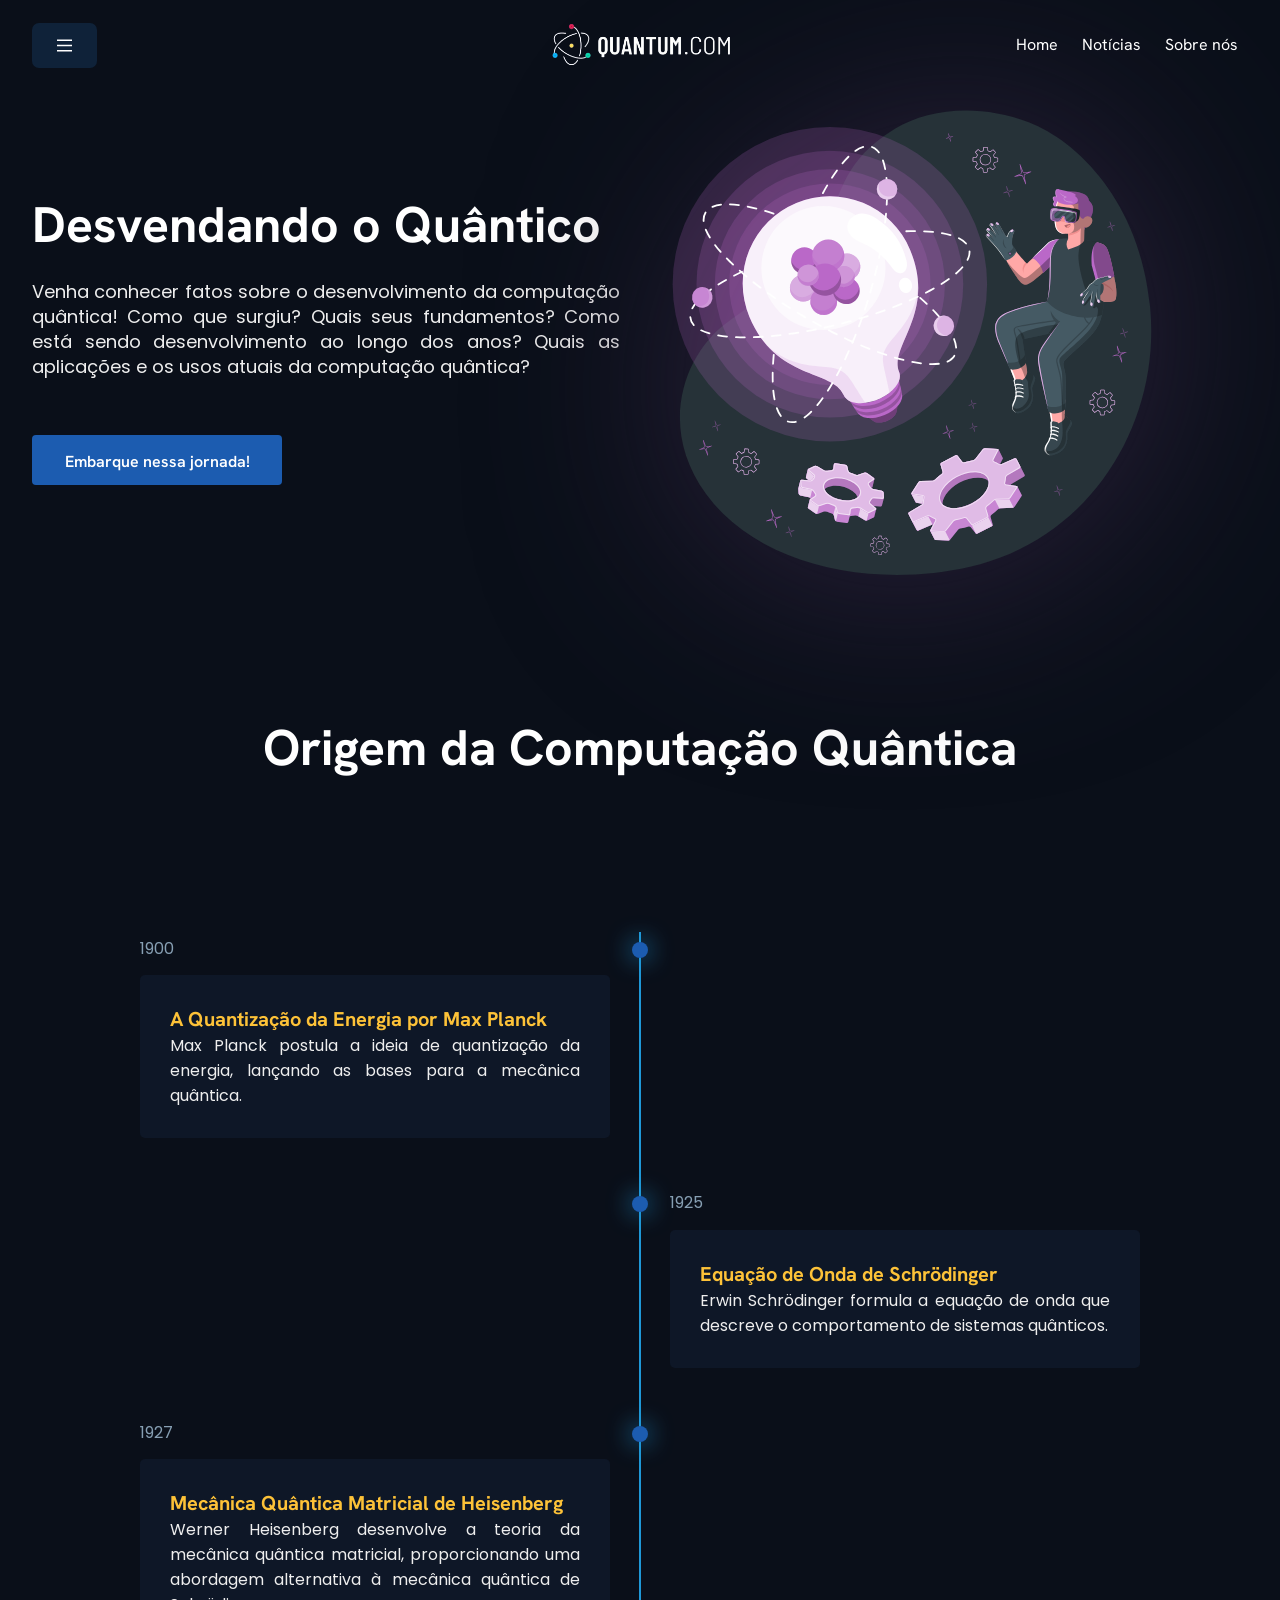
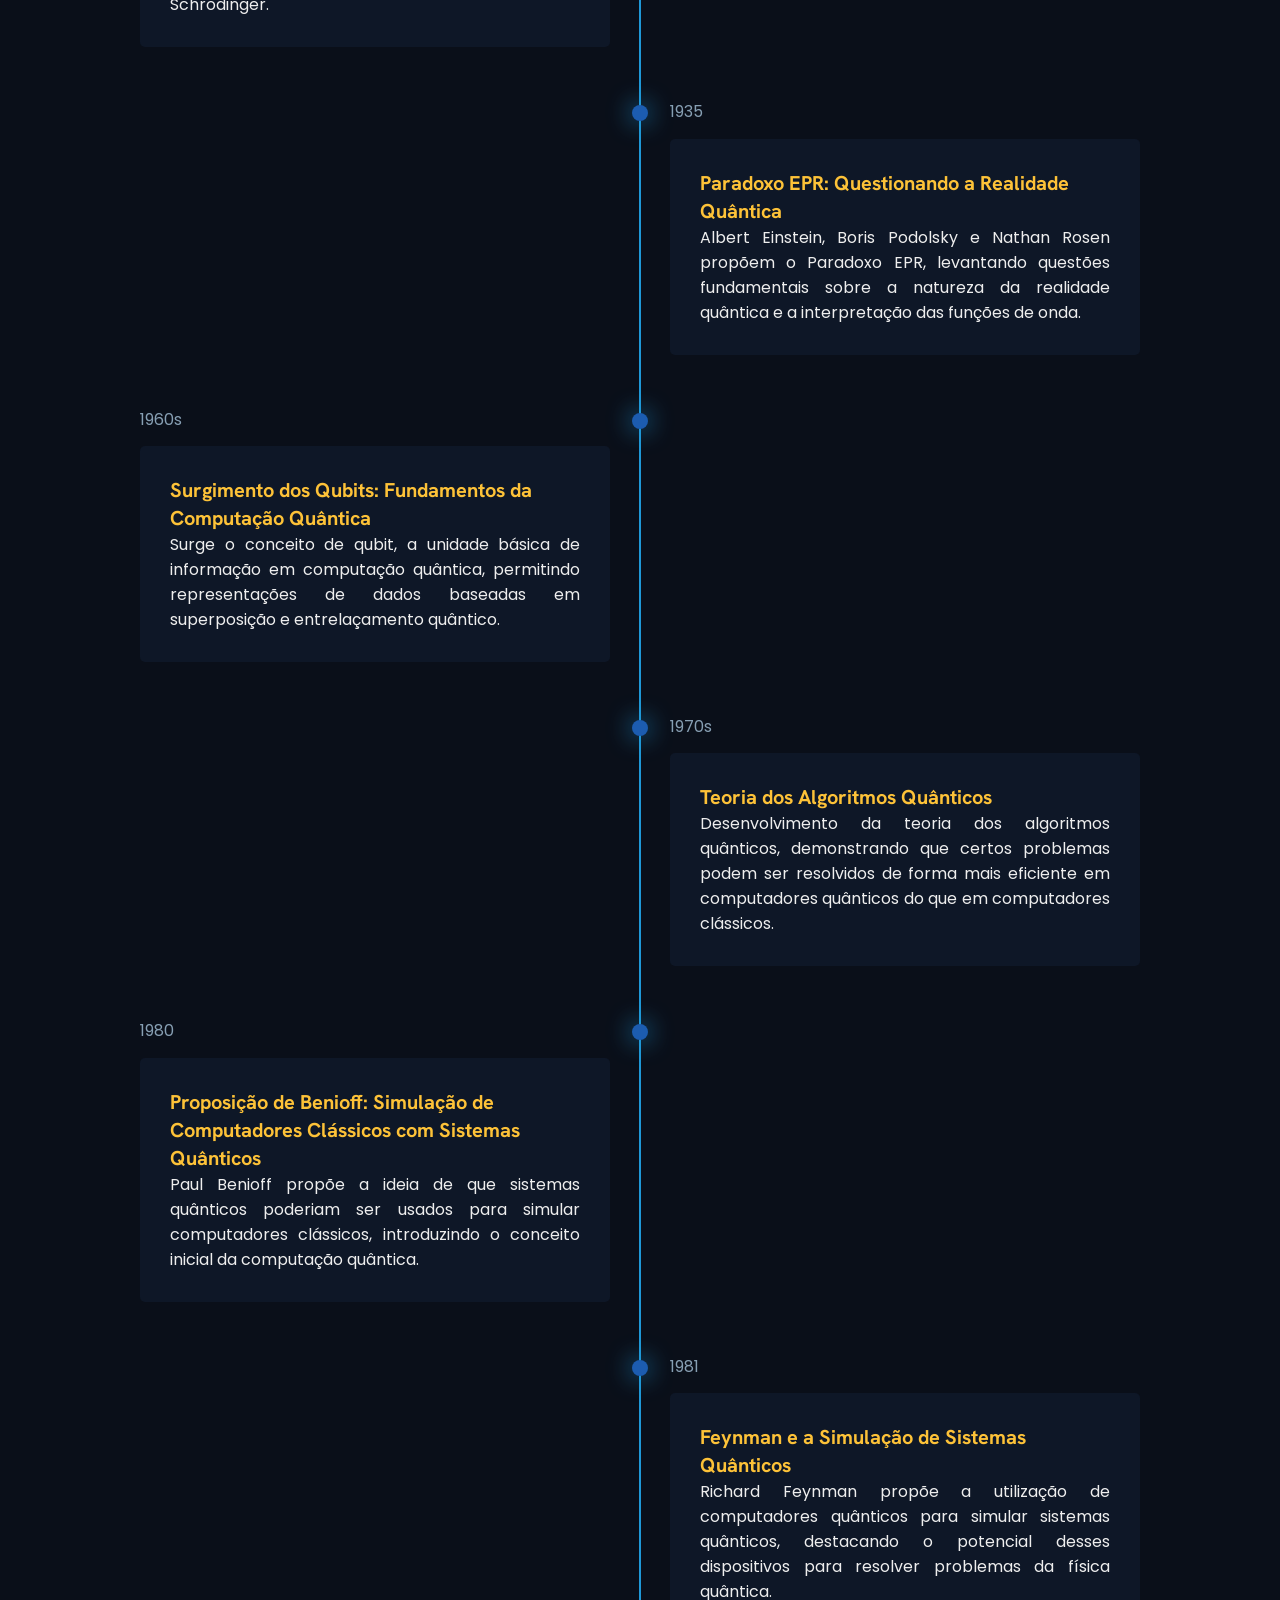
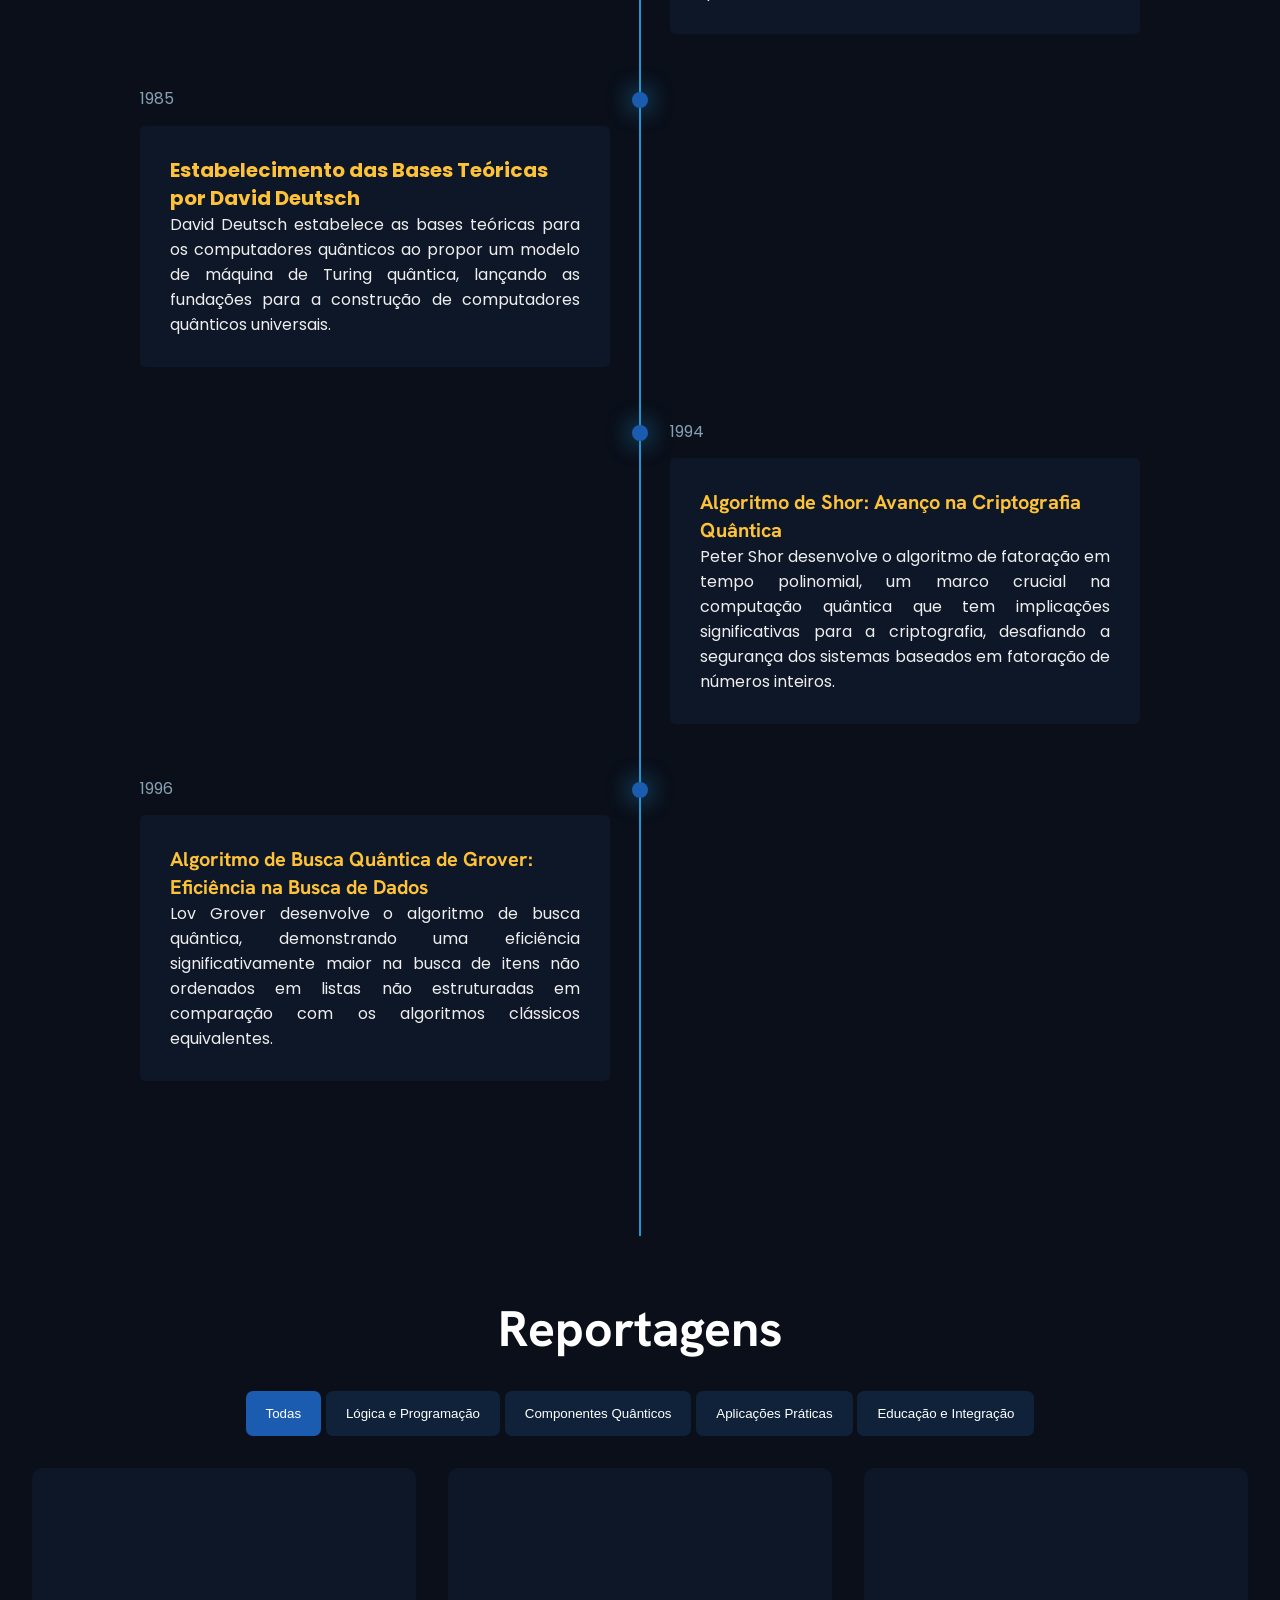
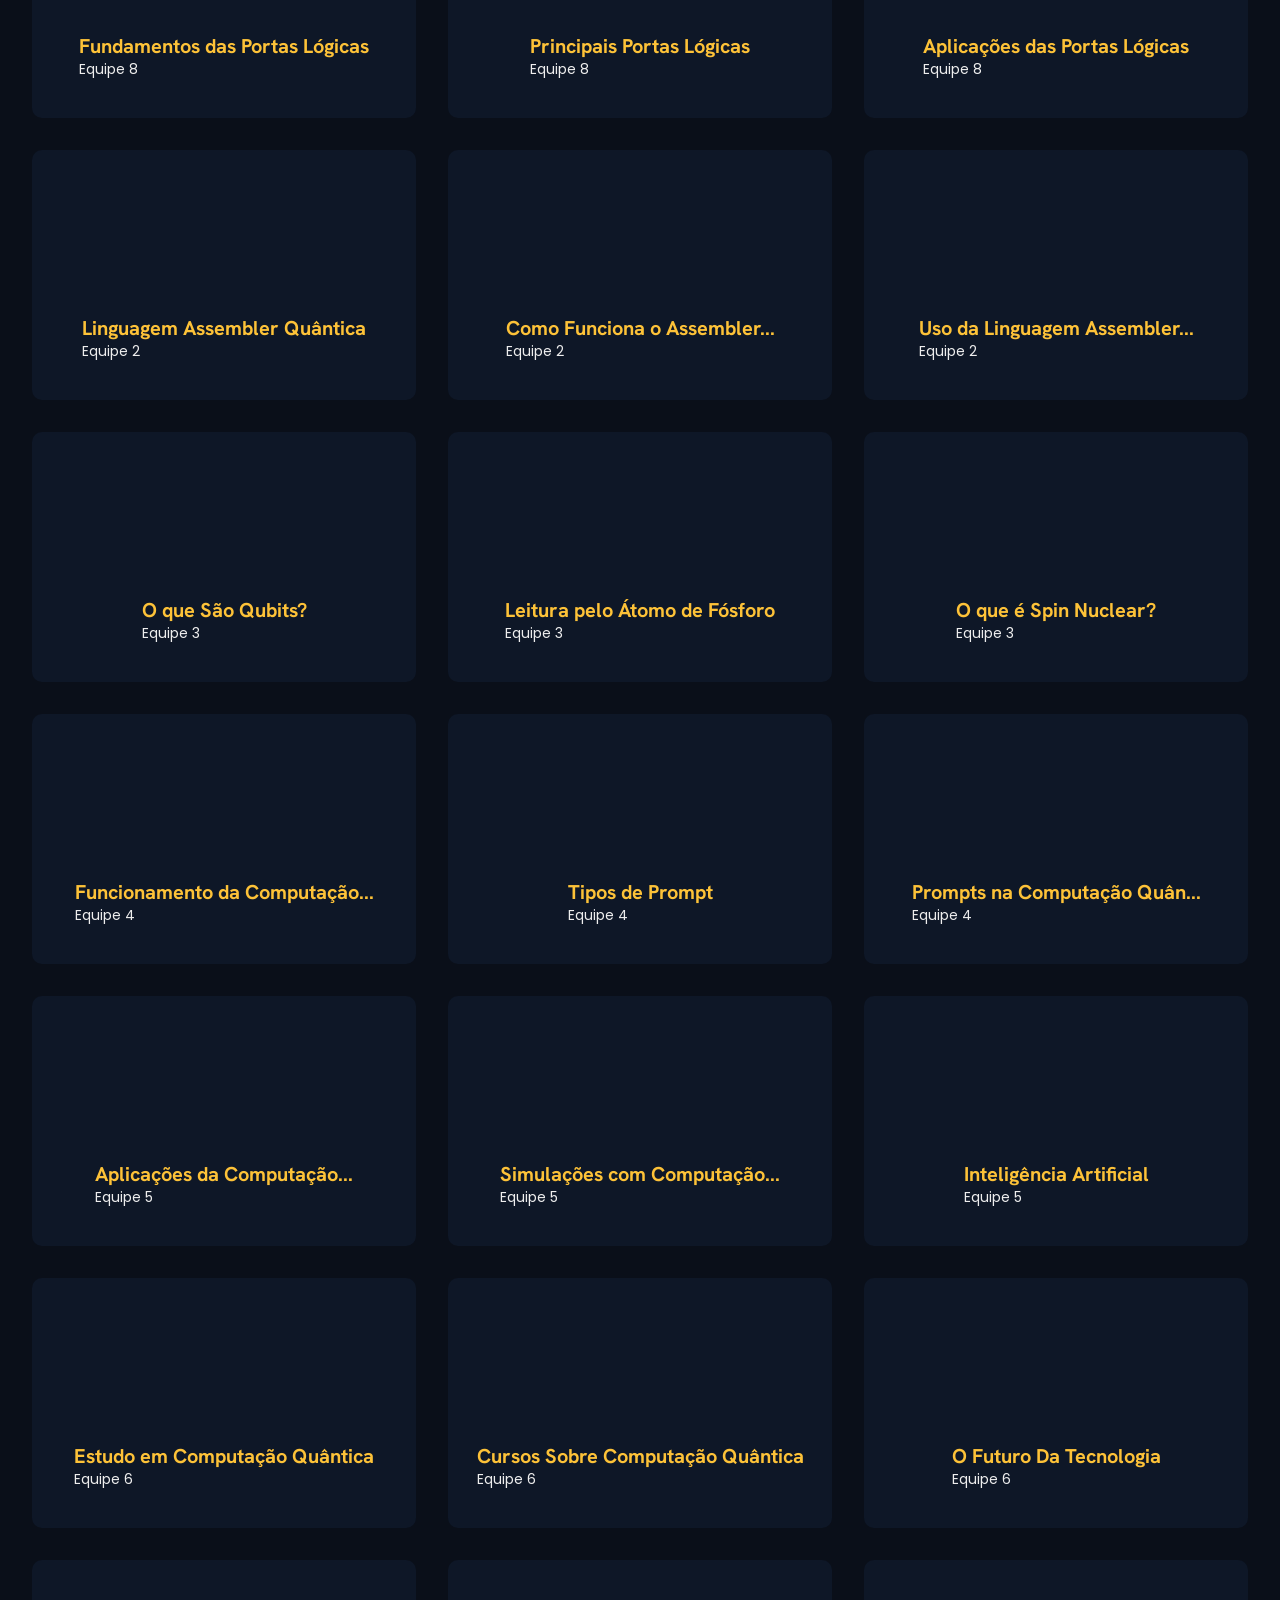
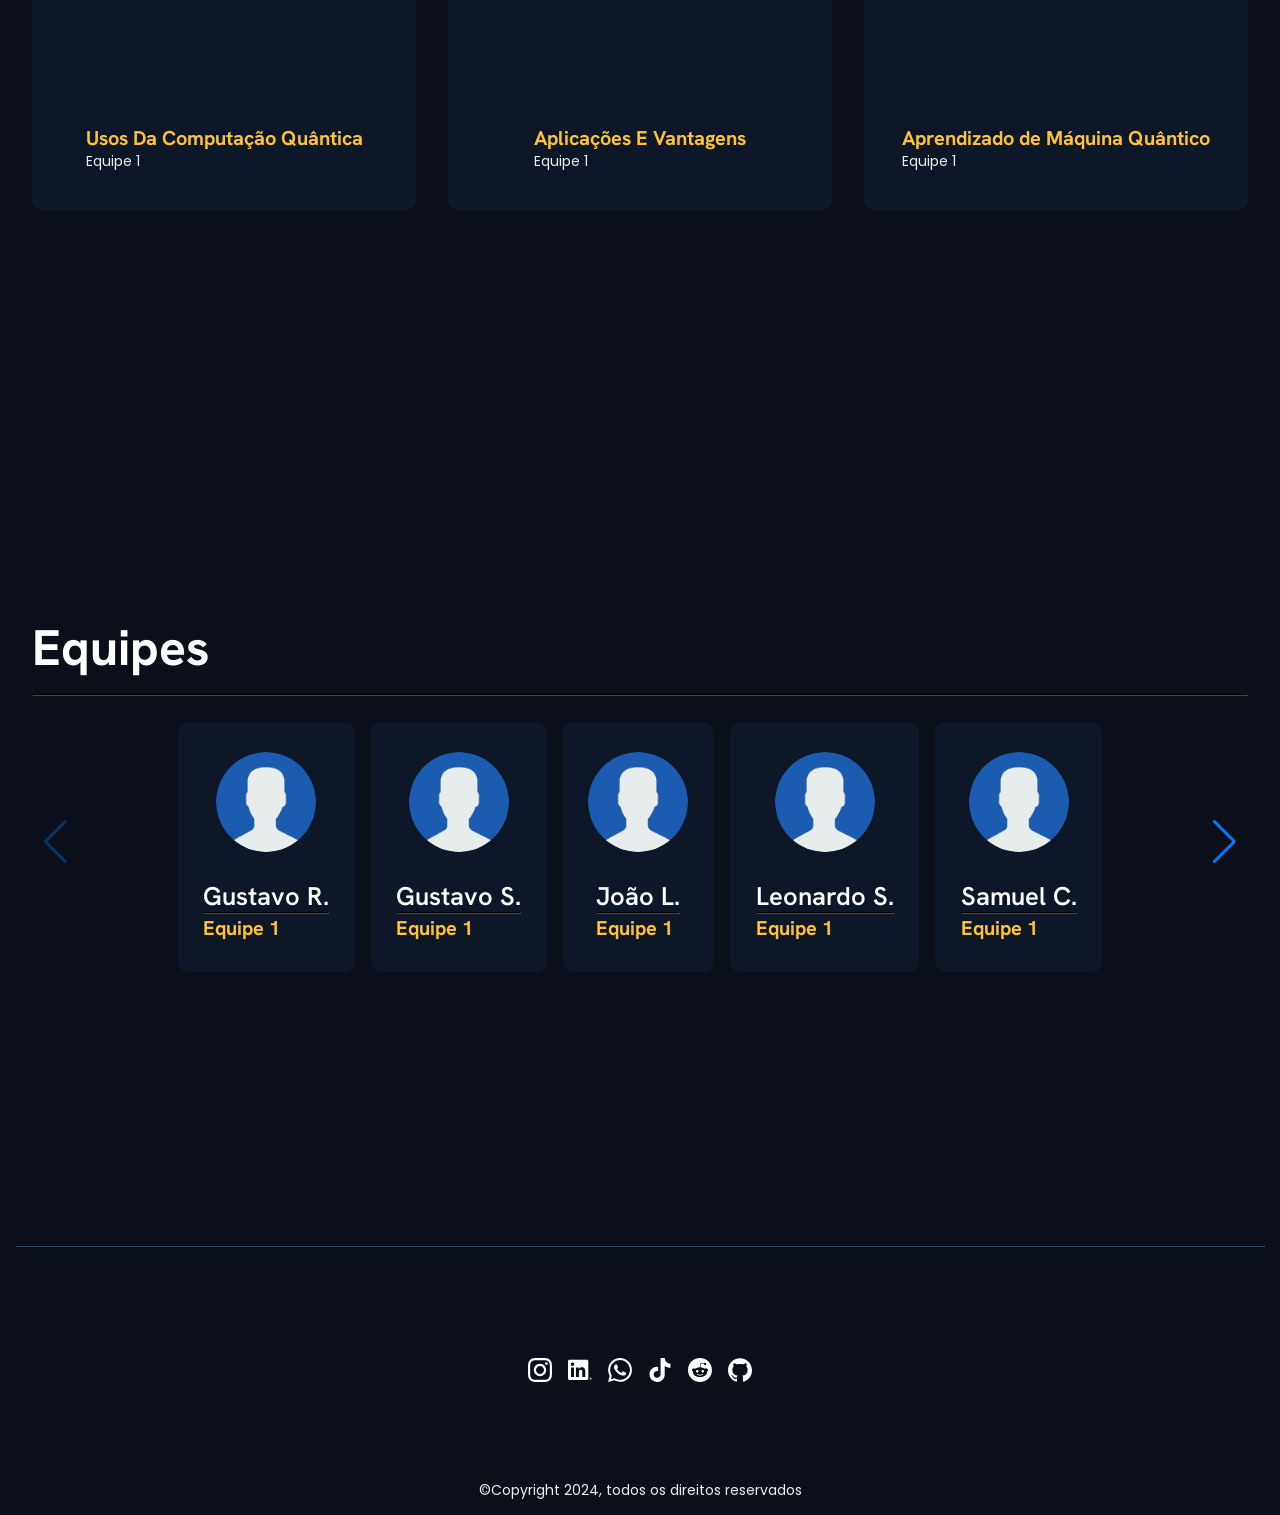
==== index.html @ 285c3be2 "Merge branch 'Gusales:main' into main" ====
<!DOCTYPE html>
<html lang="pt-BR">

<head>
  <meta charset="UTF-8">
  <meta name="viewport" content="width=device-width, initial-scale=1.0">
  <title>Quantumcom</title>

  <meta name="description"
    content="Explore o fascinante mundo da computação quântica neste site interativo e informativo. Descubra os principais avanços, conceitos fundamentais, aplicações práticas e oportunidades emocionantes nesta área emergente da tecnologia. Desde algoritmos quânticos até sistemas de hardware, mergulhe nas possibilidades revolucionárias que a computação quântica oferece para o futuro da computação e da ciência.">
  <meta name="robots" content="index, follow">
  <meta name="og:title" content="Quantumcom">
  <meta name="og:description"
    content="Explore o fascinante mundo da computação quântica neste site interativo e informativo. Descubra os principais avanços, conceitos fundamentais, aplicações práticas e oportunidades emocionantes nesta área emergente da tecnologia. Desde algoritmos quânticos até sistemas de hardware, mergulhe nas possibilidades revolucionárias que a computação quântica oferece para o futuro da computação e da ciência.">
  <meta name="og:image" content="https://i.ibb.co/cTYWGqG/icon.png">
  <!-- <meta name="og:url" content=""> -->
  <link rel="stylesheet" href="https://cdn.jsdelivr.net/npm/swiper@11/swiper-bundle.min.css" />
  <link rel="stylesheet" href="./Assets/CSS/home.css">
  <link rel="shortcut icon" href="./Assets/Media/Imagens/icon.png" type="image/png">
</head>

<body>
  <header>
    <button class="btn-tamanho1 btn-cor-primaria btn-menu" id="handleShowModal">
      <svg width="100" height="100" viewBox="0 0 100 100" class="icon-set">
        <path class="line line1"
          d="M 20,29.000046 H 80.000231 C 80.000231,29.000046 94.498839,28.817352 94.532987,66.711331 94.543142,77.980673 90.966081,81.670246 85.259173,81.668997 79.552261,81.667751 75.000211,74.999942 75.000211,74.999942 L 25.000021,25.000058" />
        <path class="line line2" d="M 20,50 H 80" />
        <path class="line line3"
          d="M 20,70.999954 H 80.000231 C 80.000231,70.999954 94.498839,71.182648 94.532987,33.288669 94.543142,22.019327 90.966081,18.329754 85.259173,18.331003 79.552261,18.332249 75.000211,25.000058 75.000211,25.000058 L 25.000021,74.999942" />
      </svg>
    </button>

    <img src="./Assets/Media/Imagens/logo_quantumcom.png" alt="Logo do nosso site" class="logo" />
    <ul class="hanken-grotesk regular-text navbar__links mobile__hidden">
      <li>
        <a href="./index.html">Home</a>
      </li>
      <li>
        <a href="">Notícias</a>
      </li>
      <li>
        <a href="./Paginas/SobreNos/index.html">Sobre nós</a>
      </li>
    </ul>
    <nav class="poppins menu__links hidden">
      <ul>
        <li class="navigation__home mobile__show">
          <a href="./index.html">Home</a>
          <a href="">Notícias</a>
          <a href="">Sobre nós</a>
        </li>
        <hr class="mobile__show" />
        <li><a href="./Paginas/PortasLogicas/pgInicial.html">Portas Lógicas Quânticas</a></li>
        <li><a href="./Paginas/LinguagemAssembler/LinguagemAssembler.html">Linguagem Assembler Quântica</a></li>
        <li><a href="./Paginas/OAtomodeFosforo/Fosforo.html">O Átomo de Fósforo na Computação Quântica</a></li>
        <li><a href="./Paginas/PromptsDeComputacaoQuantica/Prompts.html">Prompts de Computação Quântica</a></li>
        <li><a href="./Paginas/AplicacoesExistentes/AplicacoesExistentes.html">Aplicações Existentes de Computação
            Quântica</a></li>
        <li><a href="./Paginas/CursosEOportunidade/Cursos.html">Cursos e Oportunidades de Estudo em Computação
            Quântica</a></li>
        <li><a href="./Paginas/InteligenciaArtificial/Inteligencia.html">Inteligência Artificial e Computação
            Quântica</a></li>
      </ul>
    </nav>
  </header>

  <section class="hero">
    <article class="hanken-grotesk">
      <h2>
        Desvendando o Quântico
      </h2>
      <p class="medium-text poppins">
        Venha conhecer fatos sobre o desenvolvimento da computação quântica! Como que surgiu? Quais seus fundamentos?
        Como está sendo desenvolvimento ao longo dos anos? Quais as aplicações e os usos atuais da computação
        quântica?
      </p>

      <a href="#computing_origins" class="icon-set next">
        <img src="./Assets/Icones/angulo-pequeno-para-baixo.svg" class="medium-icon" alt="" srcset="">
        <img src="./Assets/Icones/angulo-pequeno-para-baixo.svg" class="medium-icon" alt="" srcset="">
      </a>

      <a href="#computing_origins" class="btn-cor-secundaria btn-tamanho3">Embarque nessa jornada!</a>
    </article>

    <figure class="hero-svg">
    </figure>
  </section>
  <main id="computing_origins">
    <h2 class="hanken-grotesk">
      Origem da Computação Quântica
    </h2>
    <div class="computing_origins">
      <div class="timeline-items">
        <div class="timeline-item">
          <div class="timeline-dot"></div>
          <div class="timeline-date regular-text poppins">1900</div>
          <div class="timeline-content timeline-concealed">
            <span class="hanken-grotesk large-text">A Quantização da Energia por Max Planck</span>
            <p class="poppins">Max Planck postula a ideia de quantização da energia, lançando as bases para a mecânica
              quântica.</p>
          </div>
        </div>
        <div class="timeline-item">
          <div class="timeline-dot"></div>
          <div class="timeline-date regular-text poppins">1925</div>
          <div class="timeline-content timeline-concealed">
            <span class="hanken-grotesk large-text"> Equação de Onda de Schrödinger</span>
            <p class="poppins">Erwin Schrödinger formula a equação de onda que descreve o comportamento de sistemas
              quânticos.</p>
          </div>
        </div>
        <div class="timeline-item">
          <div class="timeline-dot"></div>
          <div class="timeline-date regular-text poppins">1927</div>
          <div class="timeline-content timeline-concealed">
            <span class="hanken-grotesk large-text">Mecânica Quântica Matricial de Heisenberg</span>
            <p class="poppins">Werner Heisenberg desenvolve a teoria da mecânica quântica matricial, proporcionando uma
              abordagem alternativa à mecânica quântica de Schrödinger.</p>
          </div>
        </div>
        <div class="timeline-item">
          <div class="timeline-dot"></div>
          <div class="timeline-date regular-text poppins">1935</div>
          <div class="timeline-content timeline-concealed">
            <span class="hanken-grotesk large-text">Paradoxo EPR: Questionando a Realidade Quântica</span>
            <p class="poppins">Albert Einstein, Boris Podolsky e Nathan Rosen propõem o Paradoxo EPR, levantando
              questões fundamentais sobre a natureza da realidade quântica e a interpretação das funções de onda.</p>
          </div>
        </div>
        <div class="timeline-item">
          <div class="timeline-dot"></div>
          <div class="timeline-date regular-text poppins">1960s</div>
          <div class="timeline-content timeline-concealed">
            <span class="hanken-grotesk large-text">Surgimento dos Qubits: Fundamentos da Computação Quântica</span>
            <p class="poppins">Surge o conceito de qubit, a unidade básica de informação em computação quântica,
              permitindo representações de dados baseadas em superposição e entrelaçamento quântico.</p>
          </div>
        </div>
        <div class="timeline-item">
          <div class="timeline-dot"></div>
          <div class="timeline-date regular-text poppins">1970s</div>
          <div class="timeline-content timeline-concealed">
            <span class="hanken-grotesk large-text">Teoria dos Algoritmos Quânticos</span>
            <p class="poppins">Desenvolvimento da teoria dos algoritmos quânticos, demonstrando que certos problemas
              podem ser resolvidos de forma mais eficiente em computadores quânticos do que em computadores clássicos.
            </p>
          </div>
        </div>
        <div class="timeline-item">
          <div class="timeline-dot"></div>
          <div class="timeline-date regular-text poppins">1980</div>
          <div class="timeline-content timeline-concealed">
            <span class="hanken-grotesk large-text">Proposição de Benioff: Simulação de Computadores Clássicos com
              Sistemas Quânticos</span>
            <p class="poppins">Paul Benioff propõe a ideia de que sistemas quânticos poderiam ser usados para simular
              computadores clássicos, introduzindo o conceito inicial da computação quântica.</p>
          </div>
        </div>
        <div class="timeline-item">
          <div class="timeline-dot"></div>
          <div class="timeline-date regular-text poppins">1981</div>
          <div class="timeline-content timeline-concealed">
            <span class="hanken-grotesk large-text">Feynman e a Simulação de Sistemas Quânticos</span>
            <p class="poppins">Richard Feynman propõe a utilização de computadores quânticos para simular sistemas
              quânticos, destacando o potencial desses dispositivos para resolver problemas da física quântica.</p>
          </div>
        </div>
        <div class="timeline-item">
          <div class="timeline-dot"></div>
          <div class="timeline-date regular-text poppins">1985</div>
          <div class="timeline-content timeline-concealed">
            <span class="hanken-grotesk large-text poppins">Estabelecimento das Bases Teóricas por David Deutsch</span>
            <p class="poppins">David Deutsch estabelece as bases teóricas para os computadores quânticos ao propor um
              modelo de máquina de Turing quântica, lançando as fundações para a construção de computadores quânticos
              universais.</p>
          </div>
        </div>
        <div class="timeline-item">
          <div class="timeline-dot"></div>
          <div class="timeline-date regular-text poppins">1994</div>
          <div class="timeline-content timeline-concealed">
            <span class="hanken-grotesk large-text">Algoritmo de Shor: Avanço na Criptografia Quântica</span>
            <p class="poppins">Peter Shor desenvolve o algoritmo de fatoração em tempo polinomial, um marco crucial na
              computação quântica que tem implicações significativas para a criptografia, desafiando a segurança dos
              sistemas baseados em fatoração de números inteiros.</p>
          </div>
        </div>
        <div class="timeline-item">
          <div class="timeline-dot"></div>
          <div class="timeline-date regular-text poppins">1996</div>
          <div class="timeline-content timeline-concealed">
            <span class="hanken-grotesk large-text">Algoritmo de Busca Quântica de Grover: Eficiência na Busca de
              Dados</span>
            <p class="poppins">Lov Grover desenvolve o algoritmo de busca quântica, demonstrando uma eficiência
              significativamente maior na busca de itens não ordenados em listas não estruturadas em comparação com os
              algoritmos clássicos equivalentes.</p>
          </div>
        </div>
      </div>
    </div>
  </main>
  <section id="reportagens">
    <h2 class="hanken-grotesk">
      Reportagens
    </h2>
    <div class="filter-buttons">
      <button class="btn-cor-primaria btn-tamanho1 active" data-filter="all">Todas</button>
      <button class="btn-cor-primaria btn-tamanho1" data-filter="logica-e-programacao">Lógica e Programação</button>
      <button class="btn-cor-primaria btn-tamanho1" data-filter="componentes-quanticos">Componentes Quânticos</button>
      <button class="btn-cor-primaria btn-tamanho1" data-filter="aplicacoes-praticas">Aplicações Práticas</button>
      <button class="btn-cor-primaria btn-tamanho1" data-filter="educacao-e-integracao">Educação e Integração</button>
    </div>

    <div class="filterable-cards">
      <div class="card" data-name="logica-e-programacao" data-url="./Paginas/PortasLogicas/pgInicial.html#portaslogicas-content1">
        <img src="./Assets/Media/Imagens/transparente.webp" alt="img">
        <div class="card-body">
          <p class="hanken-grotesk large-text">Fundamentos das Portas Lógicas</p>
          <p class="poppins small-text">Equipe 8</p>
        </div>
      </div>
      <div class="card" data-name="logica-e-programacao" data-url="./Paginas/PortasLogicas/pgInicial.html#portaslogicas-content2">
        <img src="./Assets/Media/Imagens/transparente.webp" alt="img">
        <div class="card-body">
          <p class="hanken-grotesk large-text">Principais Portas Lógicas</p>
          <p class="poppins small-text">Equipe 8</p>
        </div>
      </div>
      <div class="card" data-name="logica-e-programacao" data-url="./Paginas/PortasLogicas/pgInicial.html#portaslogicas-content3">
        <img src="./Assets/Media/Imagens/transparente.webp" alt="img">
        <div class="card-body">
          <p class="hanken-grotesk large-text">Aplicações das Portas Lógicas</p>
          <p class="poppins small-text">Equipe 8</p>
        </div>
      </div>
      <div class="card" data-name="logica-e-programacao" data-url="./Paginas/LinguagemAssembler/LinguagemAssembler.html#section1">
        <img src="./Assets/Media/Imagens/transparente.webp" alt="img">
        <div class="card-body">
          <p class="hanken-grotesk large-text">Linguagem Assembler Quântica</p>
          <p class="poppins small-text">Equipe 2</p>
        </div>
      </div>
      <div class="card" data-name="logica-e-programacao" data-url="./Paginas/LinguagemAssembler/LinguagemAssembler.html#section2">
        <img src="./Assets/Media/Imagens/transparente.webp" alt="img">
        <div class="card-body">
          <p class="hanken-grotesk large-text">Como Funciona o Assembler...</p>
          <p class="poppins small-text">Equipe 2</p>
        </div>
      </div>
      <div class="card" data-name="logica-e-programacao" data-url="./Paginas/LinguagemAssembler/LinguagemAssembler.html#section3">
        <img src="./Assets/Media/Imagens/transparente.webp" alt="img">
        <div class="card-body">
          <p class="hanken-grotesk large-text">Uso da Linguagem Assembler...</p>
          <p class="poppins small-text">Equipe 2</p>
        </div>
      </div>
      <!-- Atomo do Fosforo -->
      <div class="card" data-name="componentes-quanticos" data-url="./Paginas/OAtomodeFosforo/Fosforo.html#fosforo-content1">
        <img src="./Assets/Media/Imagens/transparente.webp" alt="img">
        <div class="card-body">
          <p class="hanken-grotesk large-text">O que São Qubits?</p>
          <p class="poppins small-text">Equipe 3</p>
        </div>
      </div>
      <div class="card" data-name="componentes-quanticos" data-url="./Paginas/OAtomodeFosforo/Fosforo.html#fosforo-content2">
        <img src="./Assets/Media/Imagens/transparente.webp" alt="img">
        <div class="card-body">
          <p class="hanken-grotesk large-text">Leitura pelo Átomo de Fósforo</p>
          <p class="poppins small-text">Equipe 3</p>
        </div>
      </div>
      <div class="card" data-name="componentes-quanticos" data-url="./Paginas/OAtomodeFosforo/Fosforo.html#fosforo-content3">
        <img src="./Assets/Media/Imagens/transparente.webp" alt="img">
        <div class="card-body">
          <p class="hanken-grotesk large-text">O que é Spin Nuclear?</p>
          <p class="poppins small-text">Equipe 3</p>
        </div>
      </div>

      <!-- Aplicações -->
      <div class="card" data-name="aplicacoes-praticas" data-url="./Paginas/PromptsDeComputacaoQuantica/Prompts.html#prompt-content2" >
        <img src="./Assets/Media/Imagens/transparente.webp" alt="img">
        <div class="card-body">
          <p class="hanken-grotesk large-text">Funcionamento da Computação...</p>
          <p class="poppins small-text">Equipe 4</p>
        </div>
      </div>
      <div class="card" data-name="aplicacoes-praticas" data-url="./Paginas/PromptsDeComputacaoQuantica/Prompts.html#prompt-content1">
        <img src="./Assets/Media/Imagens/transparente.webp" alt="img">
        <div class="card-body">
          <p class="hanken-grotesk large-text">Tipos de Prompt</p>
          <p class="poppins small-text">Equipe 4</p>
        </div>
      </div>
      <div class="card" data-name="aplicacoes-praticas" data-url="./Paginas/PromptsDeComputacaoQuantica/Prompts.html#prompt-content3">
        <img src="./Assets/Media/Imagens/transparente.webp" alt="img">
        <div class="card-body">
          <p class="hanken-grotesk large-text">Prompts na Computação Quân...</p>
          <p class="poppins small-text">Equipe 4</p>
        </div>
      </div>
      <div class="card" data-name="aplicacoes-praticas" data-url="./Paginas/AplicacoesExistentes/AplicacoesExistentes.html#aplica-content1">
        <img src="./Assets/Media/Imagens/transparente.webp" alt="img">
        <div class="card-body">
          <p class="hanken-grotesk large-text">Aplicações da Computação...</p>
          <p class="poppins small-text">Equipe 5</p>
        </div>
      </div>
      <div class="card" data-name="aplicacoes-praticas" data-url="./Paginas/AplicacoesExistentes/AplicacoesExistentes.html#simulacao">
        <img src="./Assets/Media/Imagens/transparente.webp" alt="img">
        <div class="card-body">
          <p class="hanken-grotesk large-text">Simulações com Computação...</p>
          <p class="poppins small-text">Equipe 5</p>
        </div>
      </div>
      <div class="card" data-name="aplicacoes-praticas" data-url="./Paginas/AplicacoesExistentes/AplicacoesExistentes.html#ia">
        <img src="./Assets/Media/Imagens/transparente.webp" alt="img">
        <div class="card-body">
          <p class="hanken-grotesk large-text">Inteligência Artificial</p>
          <p class="poppins small-text">Equipe 5</p>
        </div>
      </div>
      <!-- Estudos -->
      <div class="card" data-name="educacao-e-integracao" data-url="./Paginas/CursosEOportunidade/Cursos.html#cursos-content1">
        <img src="./Assets/Media/Imagens/transparente.webp" alt="img">
        <div class="card-body">
          <p class="hanken-grotesk large-text">Estudo em Computação Quântica</p>
          <p class="poppins small-text">Equipe 6</p>
        </div>
      </div>
      <div class="card" data-name="educacao-e-integracao" data-url="./Paginas/CursosEOportunidade/Cursos.html#cursos-content2">
        <img src="./Assets/Media/Imagens/transparente.webp" alt="img">
        <div class="card-body">
          <p class="hanken-grotesk large-text">Cursos Sobre Computação Quântica</p>
          <p class="poppins small-text">Equipe 6</p>
        </div>
      </div>
      <div class="card" data-name="educacao-e-integracao" data-url="./Paginas/CursosEOportunidade/Cursos.html#cursos-content3">
        <img src="./Assets/Media/Imagens/transparente.webp" alt="img">
        <div class="card-body">
          <p class="hanken-grotesk large-text">O Futuro Da Tecnologia</p>
          <p class="poppins small-text">Equipe 6</p>
        </div>
      </div>
      <div class="card" data-name="educacao-e-integracao" data-url="./Paginas/InteligenciaArtificial/Inteligencia.html#inteligencia-content1">
        <img src="./Assets/Media/Imagens/transparente.webp" alt="img">
        <div class="card-body">
          <p class="hanken-grotesk large-text">Usos Da Computação Quântica</p>
          <p class="poppins small-text">Equipe 1</p>
        </div>
      </div>
      <div class="card" data-name="educacao-e-integracao" data-url="./Paginas/InteligenciaArtificial/Inteligencia.html#inteligencia-content2">
        <img src="./Assets/Media/Imagens/transparente.webp" alt="img">
        <div class="card-body">
          <p class="hanken-grotesk large-text">Aplicações E Vantagens</p>
          <p class="poppins small-text">Equipe 1</p>
        </div>
      </div>
      <div class="card" data-name="educacao-e-integracao" data-url="./Paginas/InteligenciaArtificial/Inteligencia.html#inteligencia-content3">
        <img src="./Assets/Media/Imagens/transparente.webp" alt="img">
        <div class="card-body">
          <p class="hanken-grotesk large-text">Aprendizado de Máquina Quântico</p>
          <p class="poppins small-text">Equipe 1</p>
        </div>
      </div>

    </div>
  </section>

  <section id="equipes">
    <h2 class="hanken-grotesk">Equipes</h2>
    <hr />
    <div class="swiper mySwiper">
      <div class="swiper-wrapper">
        <div class="swiper-slide">
          <div class="slide">
            <div class="card card-pequeno card-vertical">
              <figure>
                <img src="./Assets/Media/Imagens/placeholder.webp" alt="" class="profile-picture">
              </figure>
              <div class="card-content hanken-grotesk">
                <h5>Gustavo R.</h5>
                <hr />
                <p class="large-text">
                  Equipe 1
                </p>
              </div>
            </div>
            <div class="card card-pequeno card-vertical">
              <figure>
                <img src="./Assets/Media/Imagens/placeholder.webp" alt="" class="profile-picture">
              </figure>
              <div class="card-content hanken-grotesk">
                <h5>Gustavo S.</h5>
                <hr />
                <p class="large-text">
                  Equipe 1
                </p>
              </div>
            </div>
            <div class="card card-pequeno card-vertical">
              <figure>
                <img src="./Assets/Media/Imagens/placeholder.webp" alt="" class="profile-picture">
              </figure>
              <div class="card-content hanken-grotesk">
                <h5>João L.</h5>
                <hr />
                <p class="large-text">
                  Equipe 1
                </p>
              </div>
            </div>
            <div class="card card-pequeno card-vertical">
              <figure>
                <img src="./Assets/Media/Imagens/placeholder.webp" alt="" class="profile-picture">
              </figure>
              <div class="card-content hanken-grotesk">
                <h5>Leonardo S.</h5>
                <hr />
                <p class="large-text">
                  Equipe 1
                </p>
              </div>
            </div>
            <div class="card card-pequeno card-vertical">
              <figure>
                <img src="./Assets/Media/Imagens/placeholder.webp" alt="" class="profile-picture">
              </figure>
              <div class="card-content hanken-grotesk">
                <h5>Samuel C.</h5>
                <hr />
                <p class="large-text">
                  Equipe 1
                </p>
              </div>
            </div>
          </div>
        </div>
        <div class="swiper-slide">
          <div class="slide">
            <div class="card card-pequeno card-vertical">
              <figure>
                <img src="./Assets/Media/Imagens/placeholder.webp" alt="" class="profile-picture">
              </figure>
              <div class="card-content hanken-grotesk">
                <h5>Lucas G.</h5>
                <hr />
                <p class="large-text">
                  Equipe 2
                </p>
              </div>
            </div>
            <div class="card card-pequeno card-vertical">
              <figure>
                <img src="./Assets/Media/Imagens/placeholder.webp" alt="" class="profile-picture">
              </figure>
              <div class="card-content hanken-grotesk">
                <h5>Lucas Dias</h5>
                <hr />
                <p class="large-text">
                  Equipe 2
                </p>
              </div>
            </div>
            <div class="card card-pequeno card-vertical">
              <figure>
                <img src="./Assets/Media/Imagens/placeholder.webp" alt="" class="profile-picture">
              </figure>
              <div class="card-content hanken-grotesk">
                <h5>Guilherme F.</h5>
                <hr />
                <p class="large-text">
                  Equipe 2
                </p>
              </div>
            </div>

          </div>
        </div>
        <div class="swiper-slide">
          <div class="slide">
            <div class="card card-pequeno card-vertical">
              <figure>
                <img src="./Assets/Media/Imagens/placeholder.webp" alt="" class="profile-picture">
              </figure>
              <div class="card-content hanken-grotesk">
                <h5>Félix M.</h5>
                <hr />
                <p class="large-text">
                  Equipe 3
                </p>
              </div>
            </div>
            <div class="card card-pequeno card-vertical">
              <figure>
                <img src="./Assets/Media/Imagens/placeholder.webp" alt="" class="profile-picture">
              </figure>
              <div class="card-content hanken-grotesk">
                <h5>Amanda B.</h5>
                <hr />
                <p class="large-text">
                  Equipe 3
                </p>
              </div>
            </div>
            <div class="card card-pequeno card-vertical">
              <figure>
                <img src="./Assets/Media/Imagens/placeholder.webp" alt="" class="profile-picture">
              </figure>
              <div class="card-content hanken-grotesk">
                <h5>Guilherme S.</h5>
                <hr />
                <p class="large-text">
                  Equipe 3
                </p>
              </div>
            </div>
            <div class="card card-pequeno card-vertical">
              <figure>
                <img src="./Assets/Media/Imagens/placeholder.webp" alt="" class="profile-picture">
              </figure>
              <div class="card-content hanken-grotesk">
                <h5>Bianca V.</h5>
                <hr />
                <p class="large-text">
                  Equipe 3
                </p>
              </div>
            </div>
            <div class="card card-pequeno card-vertical">
              <figure>
                <img src="./Assets/Media/Imagens/placeholder.webp" alt="" class="profile-picture">
              </figure>
              <div class="card-content hanken-grotesk">
                <h5>Yasmim</h5>
                <hr />
                <p class="large-text">
                  Equipe 3
                </p>
              </div>
            </div>
          </div>
        </div>
        <div class="swiper-slide">
          <div class="slide">
            <div class="card card-pequeno card-vertical">
              <figure>
                <img src="./Assets/Media/Imagens/placeholder.webp" alt="" class="profile-picture">
              </figure>
              <div class="card-content hanken-grotesk">
                <h5>Edineide D.</h5>
                <hr />
                <p class="large-text">
                  Equipe 4
                </p>
              </div>
            </div>
            <div class="card card-pequeno card-vertical">
              <figure>
                <img src="./Assets/Media/Imagens/placeholder.webp" alt="" class="profile-picture">
              </figure>
              <div class="card-content hanken-grotesk">
                <h5>Gyovanne M.</h5>
                <hr />
                <p class="large-text">
                  Equipe 4
                </p>
              </div>
            </div>
            <div class="card card-pequeno card-vertical">
              <figure>
                <img src="./Assets/Media/Imagens/placeholder.webp" alt="" class="profile-picture">
              </figure>
              <div class="card-content hanken-grotesk">
                <h5>Maria F.</h5>
                <hr />
                <p class="large-text">
                  Equipe 4
                </p>
              </div>
            </div>
            <div class="card card-pequeno card-vertical">
              <figure>
                <img src="./Assets/Media/Imagens/placeholder.webp" alt="" class="profile-picture">
              </figure>
              <div class="card-content hanken-grotesk">
                <h5>Yuri B.</h5>
                <hr />
                <p class="large-text">
                  Equipe 4
                </p>
              </div>
            </div>
          </div>
        </div>
        <div class="swiper-slide">
          <div class="slide">
            <div class="card card-pequeno card-vertical">
              <figure>
                <img src="./Assets/Media/Imagens/placeholder.webp" alt="" class="profile-picture">
              </figure>
              <div class="card-content hanken-grotesk">
                <h5>Murilo N.</h5>
                <hr />
                <p class="large-text">
                  Equipe 5
                </p>
              </div>
            </div>
            <div class="card card-pequeno card-vertical">
              <figure>
                <img src="./Assets/Media/Imagens/placeholder.webp" alt="" class="profile-picture">
              </figure>
              <div class="card-content hanken-grotesk">
                <h5>João P.</h5>
                <hr />
                <p class="large-text">
                  Equipe 5
                </p>
              </div>
            </div>
            <div class="card card-pequeno card-vertical">
              <figure>
                <img src="./Assets/Media/Imagens/placeholder.webp" alt="" class="profile-picture">
              </figure>
              <div class="card-content hanken-grotesk">
                <h5>Tiago R.</h5>
                <hr />
                <p class="large-text">
                  Equipe 5
                </p>
              </div>
            </div>
            <div class="card card-pequeno card-vertical">
              <figure>
                <img src="./Assets/Media/Imagens/placeholder.webp" alt="" class="profile-picture">
              </figure>
              <div class="card-content hanken-grotesk">
                <h5>Leonardo K.</h5>
                <hr />
                <p class="large-text">
                  Equipe 5
                </p>
              </div>
            </div>
            <div class="card card-pequeno card-vertical">
              <figure>
                <img src="./Assets/Media/Imagens/placeholder.webp" alt="" class="profile-picture">
              </figure>
              <div class="card-content hanken-grotesk">
                <h5>Márcio de A.</h5>
                <hr />
                <p class="large-text">
                  Equipe 5
                </p>
              </div>
            </div>
          </div>
        </div>
        <div class="swiper-slide">
          <div class="slide">
            <div class="card card-pequeno card-vertical">
              <figure>
                <img src="./Assets/Media/Imagens/placeholder.webp" alt="" class="profile-picture">
              </figure>
              <div class="card-content hanken-grotesk">
                <h5>Enzo H.</h5>
                <hr />
                <p class="large-text">
                  Equipe 6
                </p>
              </div>
            </div>
            <div class="card card-pequeno card-vertical">
              <figure>
                <img src="./Assets/Media/Imagens/placeholder.webp" alt="" class="profile-picture">
              </figure>
              <div class="card-content hanken-grotesk">
                <h5>Carlos E.</h5>
                <hr />
                <p class="large-text">
                  Equipe 6
                </p>
              </div>
            </div>
            <div class="card card-pequeno card-vertical">
              <figure>
                <img src="./Assets/Media/Imagens/placeholder.webp" alt="" class="profile-picture">
              </figure>
              <div class="card-content hanken-grotesk">
                <h5>Luiz R.</h5>
                <hr />
                <p class="large-text">
                  Equipe 6
                </p>
              </div>
            </div>
            <div class="card card-pequeno card-vertical">
              <figure>
                <img src="./Assets/Media/Imagens/placeholder.webp" alt="" class="profile-picture">
              </figure>
              <div class="card-content hanken-grotesk">
                <h5>Augusto C.</h5>
                <hr />
                <p class="large-text">
                  Equipe 6
                </p>
              </div>
            </div>
            <div class="card card-pequeno card-vertical">
              <figure>
                <img src="./Assets/Media/Imagens/placeholder.webp" alt="" class="profile-picture">
              </figure>
              <div class="card-content hanken-grotesk">
                <h5>Victor R.</h5>
                <hr />
                <p class="large-text">
                  Equipe 6
                </p>
              </div>
            </div>
          </div>
        </div>
        <div class="swiper-slide">
          <div class="slide">
            <div class="card card-pequeno card-vertical">
              <figure>
                <img src="./Assets/Media/Imagens/placeholder.webp" alt="" class="profile-picture">
              </figure>
              <div class="card-content hanken-grotesk">
                <h5>Ana J.</h5>
                <hr />
                <p class="large-text">
                  Equipe 7
                </p>
              </div>
            </div>
            <div class="card card-pequeno card-vertical">
              <figure>
                <img src="./Assets/Media/Imagens/placeholder.webp" alt="" class="profile-picture">
              </figure>
              <div class="card-content hanken-grotesk">
                <h5>Bianca D.</h5>
                <hr />
                <p class="large-text">
                  Equipe 7
                </p>
              </div>
            </div>
            <div class="card card-pequeno card-vertical">
              <figure>
                <img src="./Assets/Media/Imagens/placeholder.webp" alt="" class="profile-picture">
              </figure>
              <div class="card-content hanken-grotesk">
                <h5>Israel S.</h5>
                <hr />
                <p class="large-text">
                  Equipe 7
                </p>
              </div>
            </div>
            <div class="card card-pequeno card-vertical">
              <figure>
                <img src="./Assets/Media/Imagens/placeholder.webp" alt="" class="profile-picture">
              </figure>
              <div class="card-content hanken-grotesk">
                <h5>Jean R.</h5>
                <hr />
                <p class="large-text">
                  Equipe 7
                </p>
              </div>
            </div>
            <div class="card card-pequeno card-vertical">
              <figure>
                <img src="./Assets/Media/Imagens/placeholder.webp" alt="" class="profile-picture">
              </figure>
              <div class="card-content hanken-grotesk">
                <h5>Jorge L.</h5>
                <hr />
                <p class="large-text">
                  Equipe 7
                </p>
              </div>
            </div>
          </div>
        </div>
        <div class="swiper-slide">
          <div class="slide">
            <div class="card card-pequeno card-vertical">
              <figure>
                <img src="./Assets/Media/Imagens/placeholder.webp" alt="" class="profile-picture">
              </figure>
              <div class="card-content hanken-grotesk">
                <h5>Kamegawa</h5>
                <hr />
                <p class="large-text">
                  Equipe 8
                </p>
              </div>
            </div>
            <div class="card card-pequeno card-vertical">
              <figure>
                <img src="./Assets/Media/Imagens/placeholder.webp" alt="" class="profile-picture">
              </figure>
              <div class="card-content hanken-grotesk">
                <h5>Gabriel</h5>
                <hr />
                <p class="large-text">
                  Equipe 8
                </p>
              </div>
            </div>
            <div class="card card-pequeno card-vertical">
              <figure>
                <img src="./Assets/Media/Imagens/placeholder.webp" alt="" class="profile-picture">
              </figure>
              <div class="card-content hanken-grotesk">
                <h5>Lorena</h5>
                <hr />
                <p class="large-text">
                  Equipe 8
                </p>
              </div>
            </div>
            <div class="card card-pequeno card-vertical">
              <figure>
                <img src="./Assets/Media/Imagens/placeholder.webp" alt="" class="profile-picture">
              </figure>
              <div class="card-content hanken-grotesk">
                <h5>Yudi</h5>
                <hr />
                <p class="large-text">
                  Equipe 8
                </p>
              </div>
            </div>
            <div class="card card-pequeno card-vertical">
              <figure>
                <img src="./Assets/Media/Imagens/placeholder.webp" alt="" class="profile-picture">
              </figure>
              <div class="card-content hanken-grotesk">
                <h5>Ricardo</h5>
                <hr />
                <p class="large-text">
                  Equipe 8
                </p>
              </div>
            </div>
          </div>
        </div>
      </div>
      <div class="swiper-button-next"></div>
      <div class="swiper-button-prev"></div>
      <div class="swiper-pagination"></div>
    </div>
  </section>
  <footer>
    <hr />
    <div class="medias-sociais">
      <a href="#">
        <img src="./Assets/Icones/instagram.svg" alt="" class="icon-set medium-icon">
      </a>
      <a href="#">
        <img src="./Assets/Icones/linkedin.svg" alt="" class="icon-set medium-icon">
      </a>
      <a href="#">
        <img src="./Assets/Icones/whatsapp.svg" alt="" class="icon-set medium-icon">
      </a>
      <a href="#">
        <img src="./Assets/Icones/tik-tok.svg" alt="" class="icon-set medium-icon">
      </a>
      <a href="#">
        <img src="./Assets/Icones/reddit.svg" alt="" class="icon-set medium-icon">
      </a>
      <a href="#">
        <img src="./Assets/Icones/github.svg" alt="" class="icon-set medium-icon">
      </a>
    </div>
    <div>
      <p class="poppins small-text">©Copyright 2024, todos os direitos reservados</p>
    </div>
  </footer>


  <!-- Swiper JS -->
  <script src="https://cdn.jsdelivr.net/npm/swiper@11/swiper-bundle.min.js"></script>
  <!-- Initialize Swiper -->
  <script>
    var swiper = new Swiper(".mySwiper", {
      navigation: {
        nextEl: ".swiper-button-next",
        prevEl: ".swiper-button-prev",
      },
    });
  </script>
  <script src="./Assets/Scripts/timeline.js"></script>
  <script src="./Assets/Scripts/filterCards.js"></script>
  <script src="./Assets/Scripts/home.js"></script>
</body>

</html>
---- Assets/CSS/home.css ----
@import './style.css';
@import './Components/hero.css';
@import './Components/footer.css';
@import './Components/equipes.css';
@import './Components/timeline.css';
@import './Components/Cards-animados.css';
@import './Components/reportagens.css';

:root {
  /* Tamanho base da fonte */
  --page-margin: 4rem;
}

.mobile__show {
  display: none;
}

a {
  text-decoration: none;
}

body {
  display: flex;
  flex-direction: column;
  align-items: center;
  /* background: green; */
}

main,
section {
  width: calc(100% - var(--page-margin));
  min-height: fit-content + calc(2 * var(--page-margin));
  height: fit-content;
  margin: 0 calc(var(--page-margin) / 2);
  padding: 0;
}

header {
  width: 100vw;
  /* background-color: #1F98D7; */
  min-height: 10vh;
  display: flex;
  align-items: center;
  padding: 0 calc(var(--page-margin) / 2); 
  z-index: 4;
}

header.scrolled{ 
  background-color: rgba(14,23,39); 
}

.menu__links {
  min-height: 90vh;
  top: 10vh;
  left: calc(var(--page-margin) / 2);
  width: fit-content;
  min-width: 200px;
  border-right: 2px solid rgb(12, 22, 40);
  border-top: 2px solid rgb(12, 22, 40);
  background: #0A0F19;
  position: fixed;
  border-radius: 0 8px 0 0;
}

.show {
  display: block;
  animation: showMenu .5s ease-in-out;
}

.hidden {
  animation: hiddenMenu .5s ease-in-out;
  display: none;
}

@keyframes showMenu {
  from {
    opacity: 0;
    transform: translateX(-100%);
  }

  to {
    opacity: 1;
    transform: translateX(0);
  }
}

@keyframes hiddenMenu {
  from {
    opacity: 1;
    display: block;
  }

  to {
    opacity: 0;
    display: none;
    transform: translateX(-100%);
  }
}

.menu__links ul {
  display: flex;
  flex-direction: column;
  gap: .5rem;

}

.menu__links li:not([class*="navigation__home"]) {
  min-height: 8vh;
  display: flex;
  align-items: center;
}

.menu__links li:not([class*="navigation__home"]):hover {
  transition: .5s ease-out;
  outline: 2px solid #1F98D7;
}

header>img {
  position: absolute;
  top: 50%;
  left: 50%;
  transform: translate(-50%, -50%);
}

header svg {
  width: 25px;
  height: 25px;
}

.btn-menu {
  position: absolute;
  left: calc(0 + var(--page-margin));
}

/* SVG e animação*/
.line {
  fill: none;
  stroke: black;
  stroke-width: 6;
  transition: stroke-dasharray 600ms cubic-bezier(0.4, 0, 0.2, 1),
    stroke-dashoffset 600ms cubic-bezier(0.4, 0, 0.2, 1);
}

.line1 {
  stroke-dasharray: 60 207;
  stroke-width: 6;
}

.line2 {
  stroke-dasharray: 60 60;
  stroke-width: 6;
}

.line3 {
  stroke-dasharray: 60 207;
  stroke-width: 6;
}

.opened .line1 {
  stroke-dasharray: 90 207;
  stroke-dashoffset: -134;
  stroke-width: 6;
}

.opened .line2 {
  stroke-dasharray: 1 60;
  stroke-dashoffset: -30;
  stroke-width: 6;
}

.opened .line3 {
  stroke-dasharray: 90 207;
  stroke-dashoffset: -134;
  stroke-width: 6;
}

.logo {
  width: 15%;
}

header ul {
  margin-left: auto;
}

/* Começo do main */
main {
  display: flex;
  flex-direction: column;
  align-items: center;
  justify-content: space-around;
  gap: 4rem;
  margin: 8rem 0;
}

.medium-img {
  width: fit-content;
  max-height: 200px;
}


@media screen and (max-width: 1023px) {

  :root {
    --base-font-size: 14px;
    --page-margin: 2rem;
  }

  body{
    align-items: center;
    overflow-x: hidden;
  }
  header{
    width: 100vw;
    overflow-x: hidden;
  }

  main h2{
    font-size: 2rem;
    text-align: center;
  }

  .mobile__show {
    display: block;
  }

  .mobile__hidden {
    display: none;
  }

  header>.logo {
    width: 50%;
  }
}
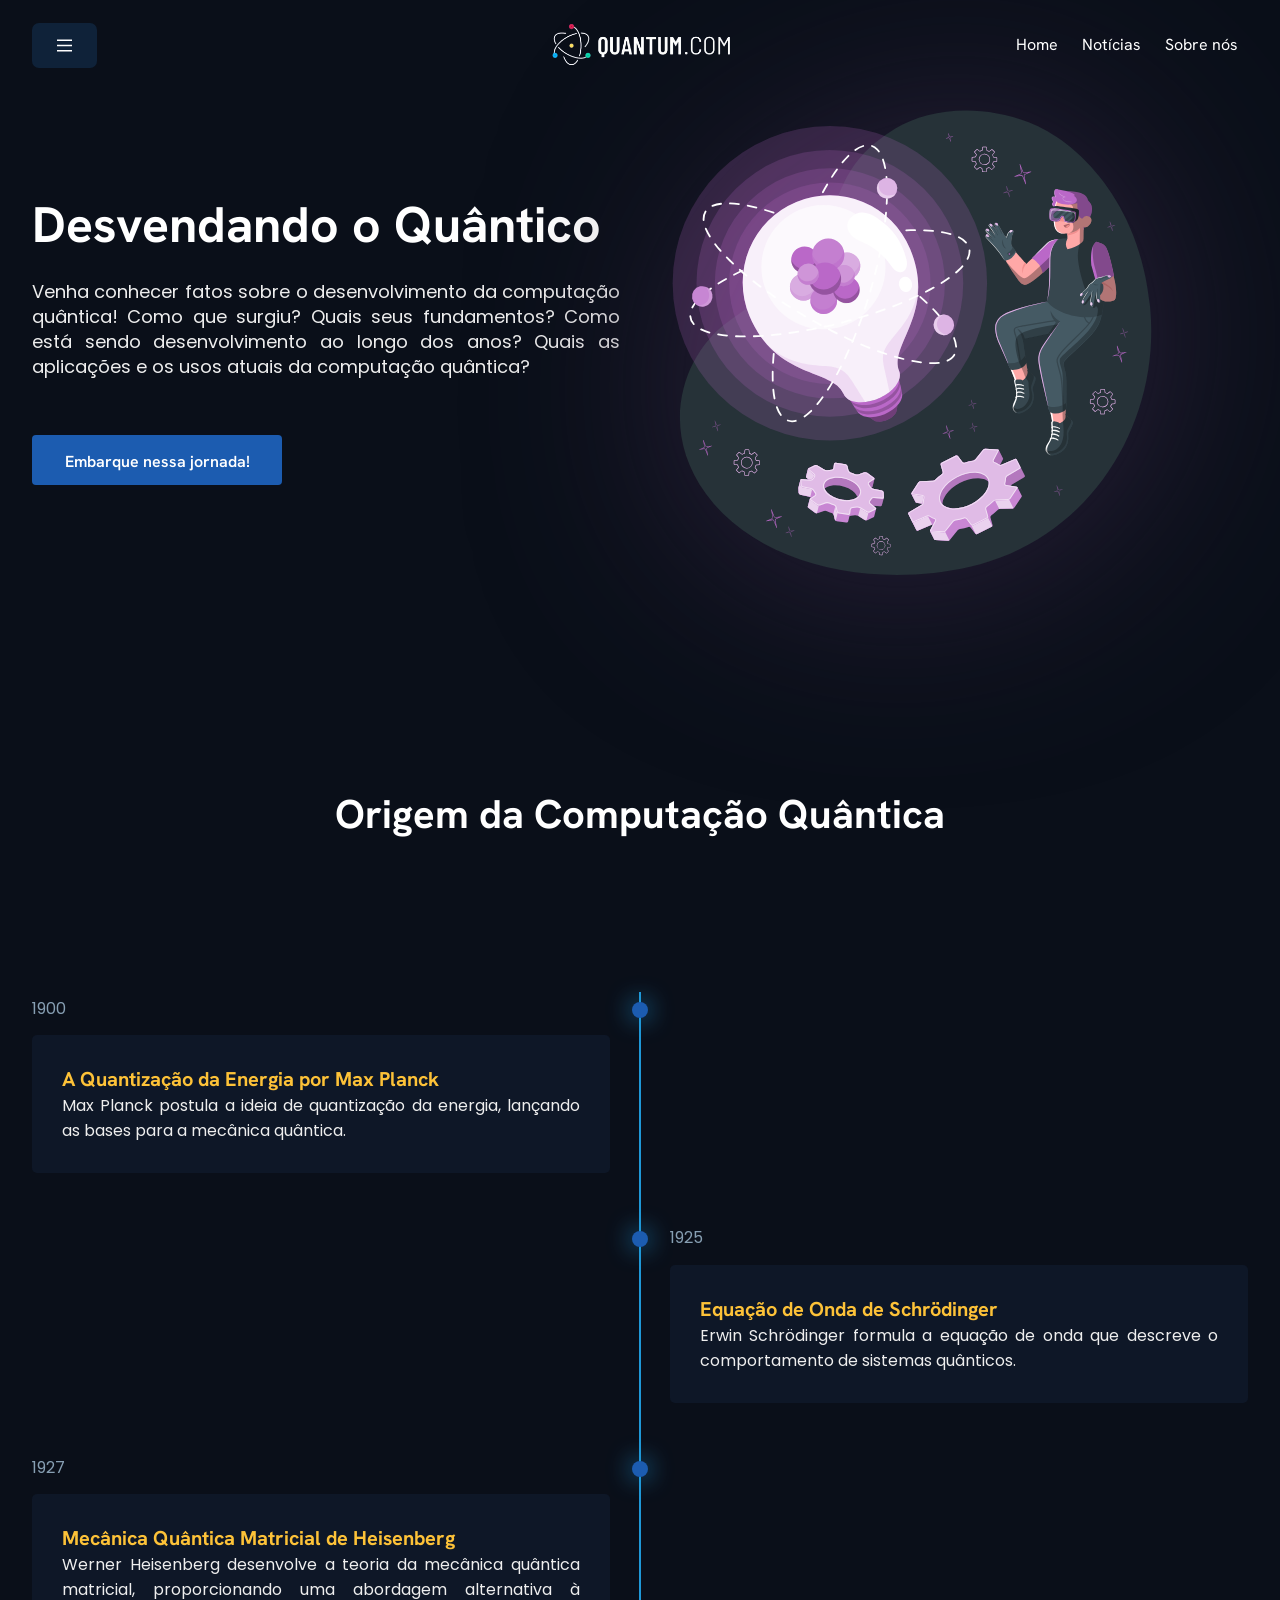
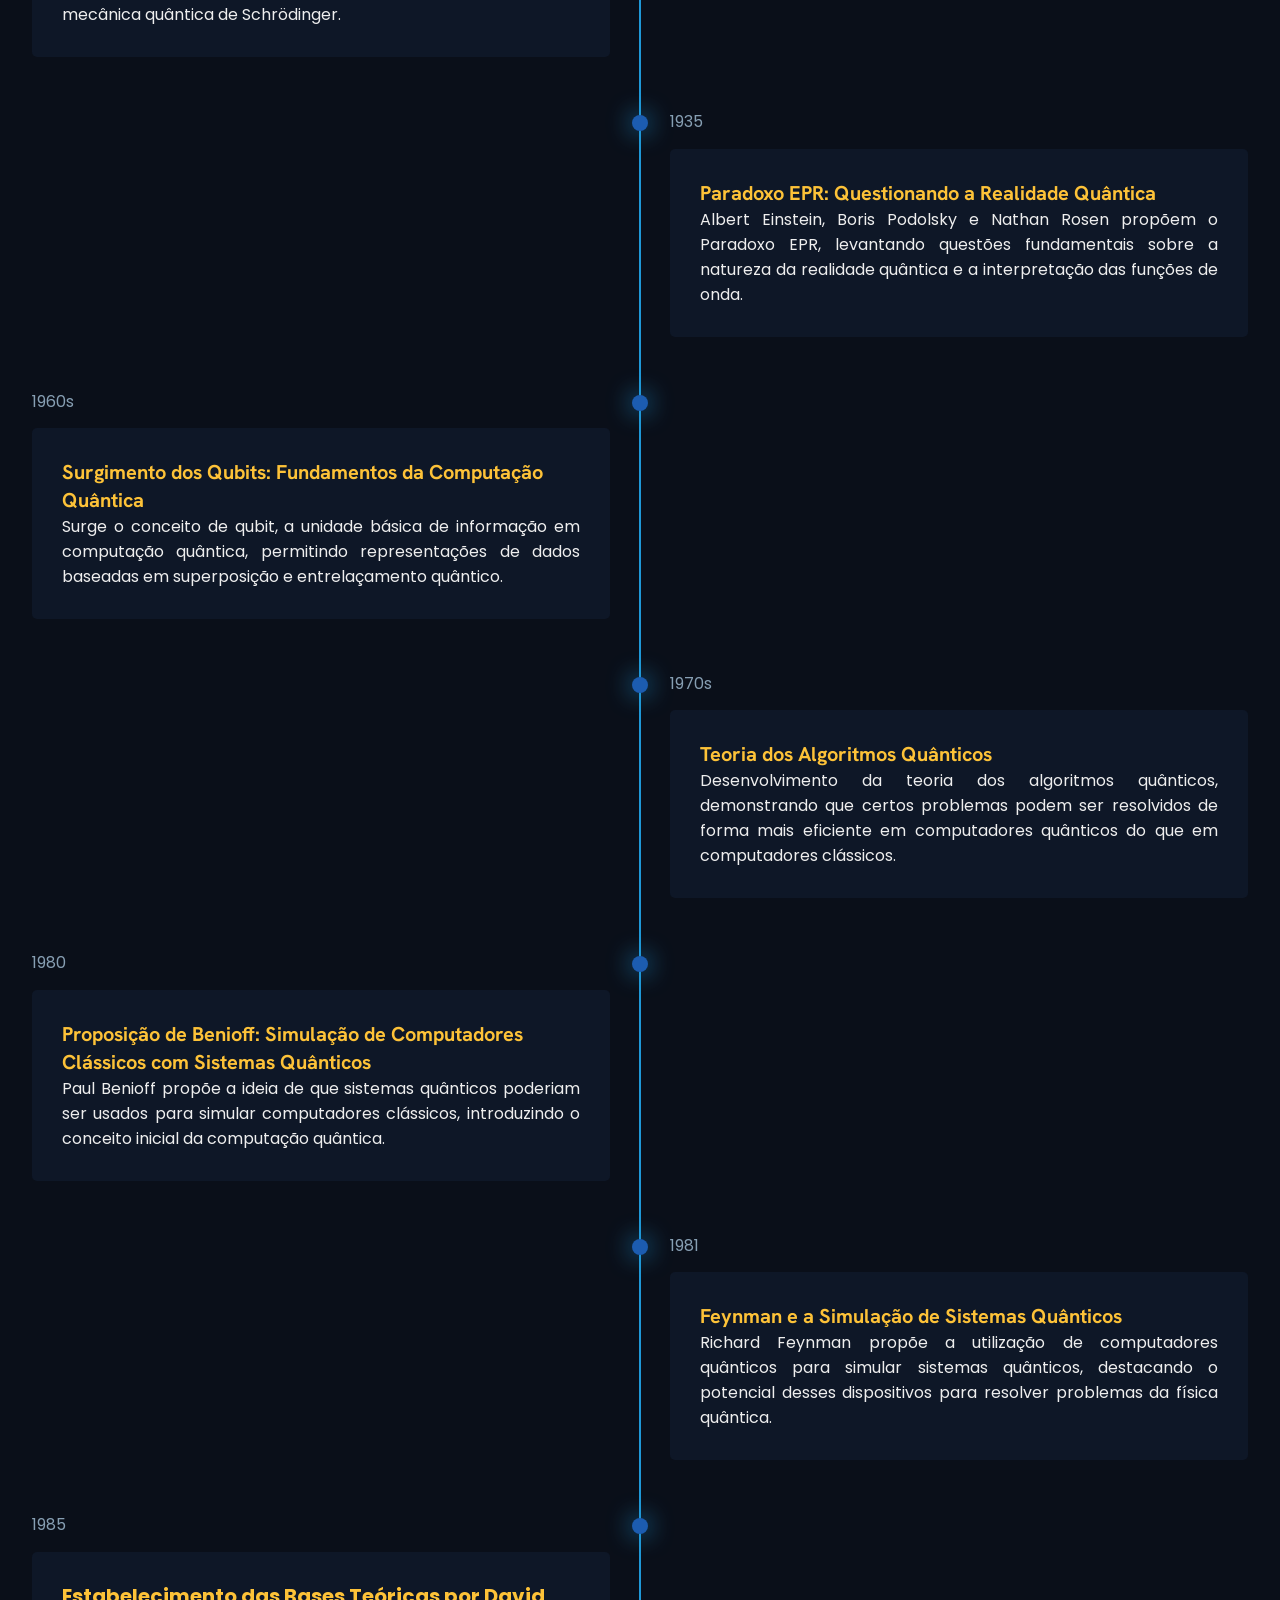
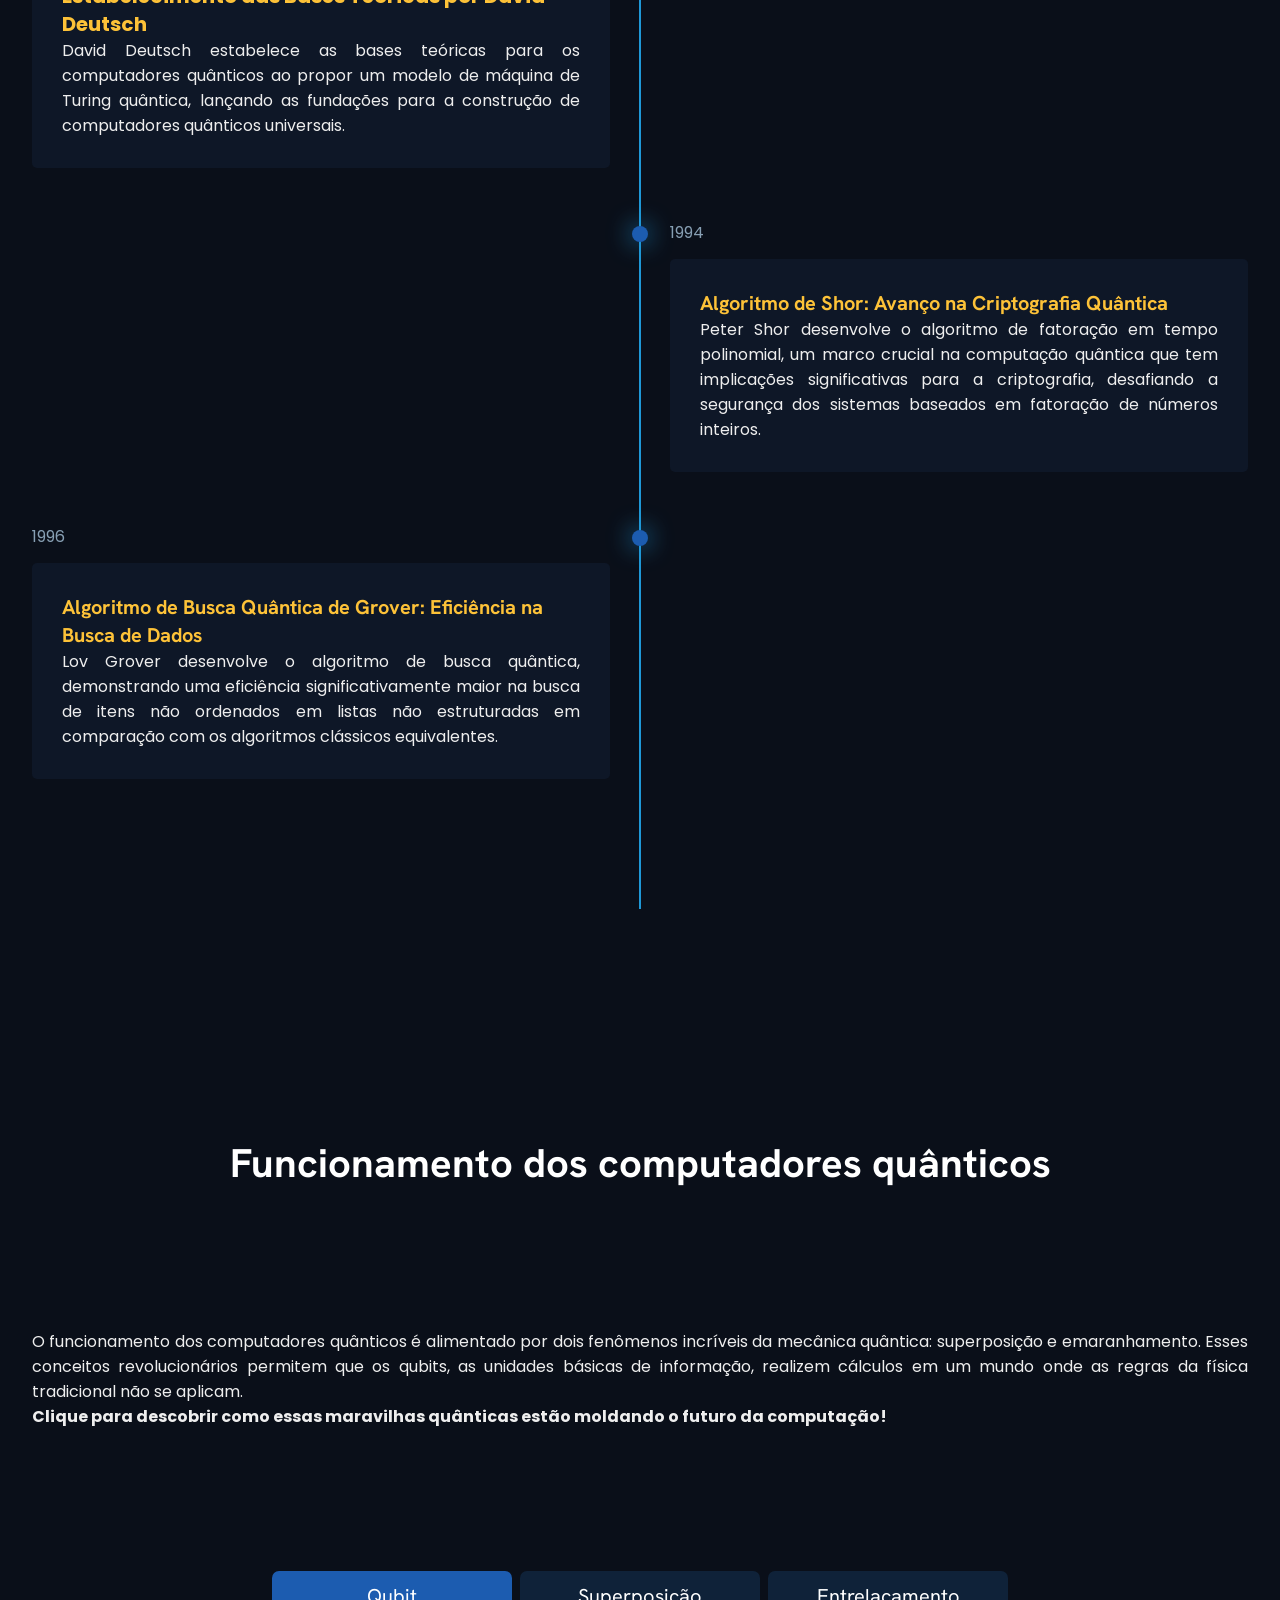
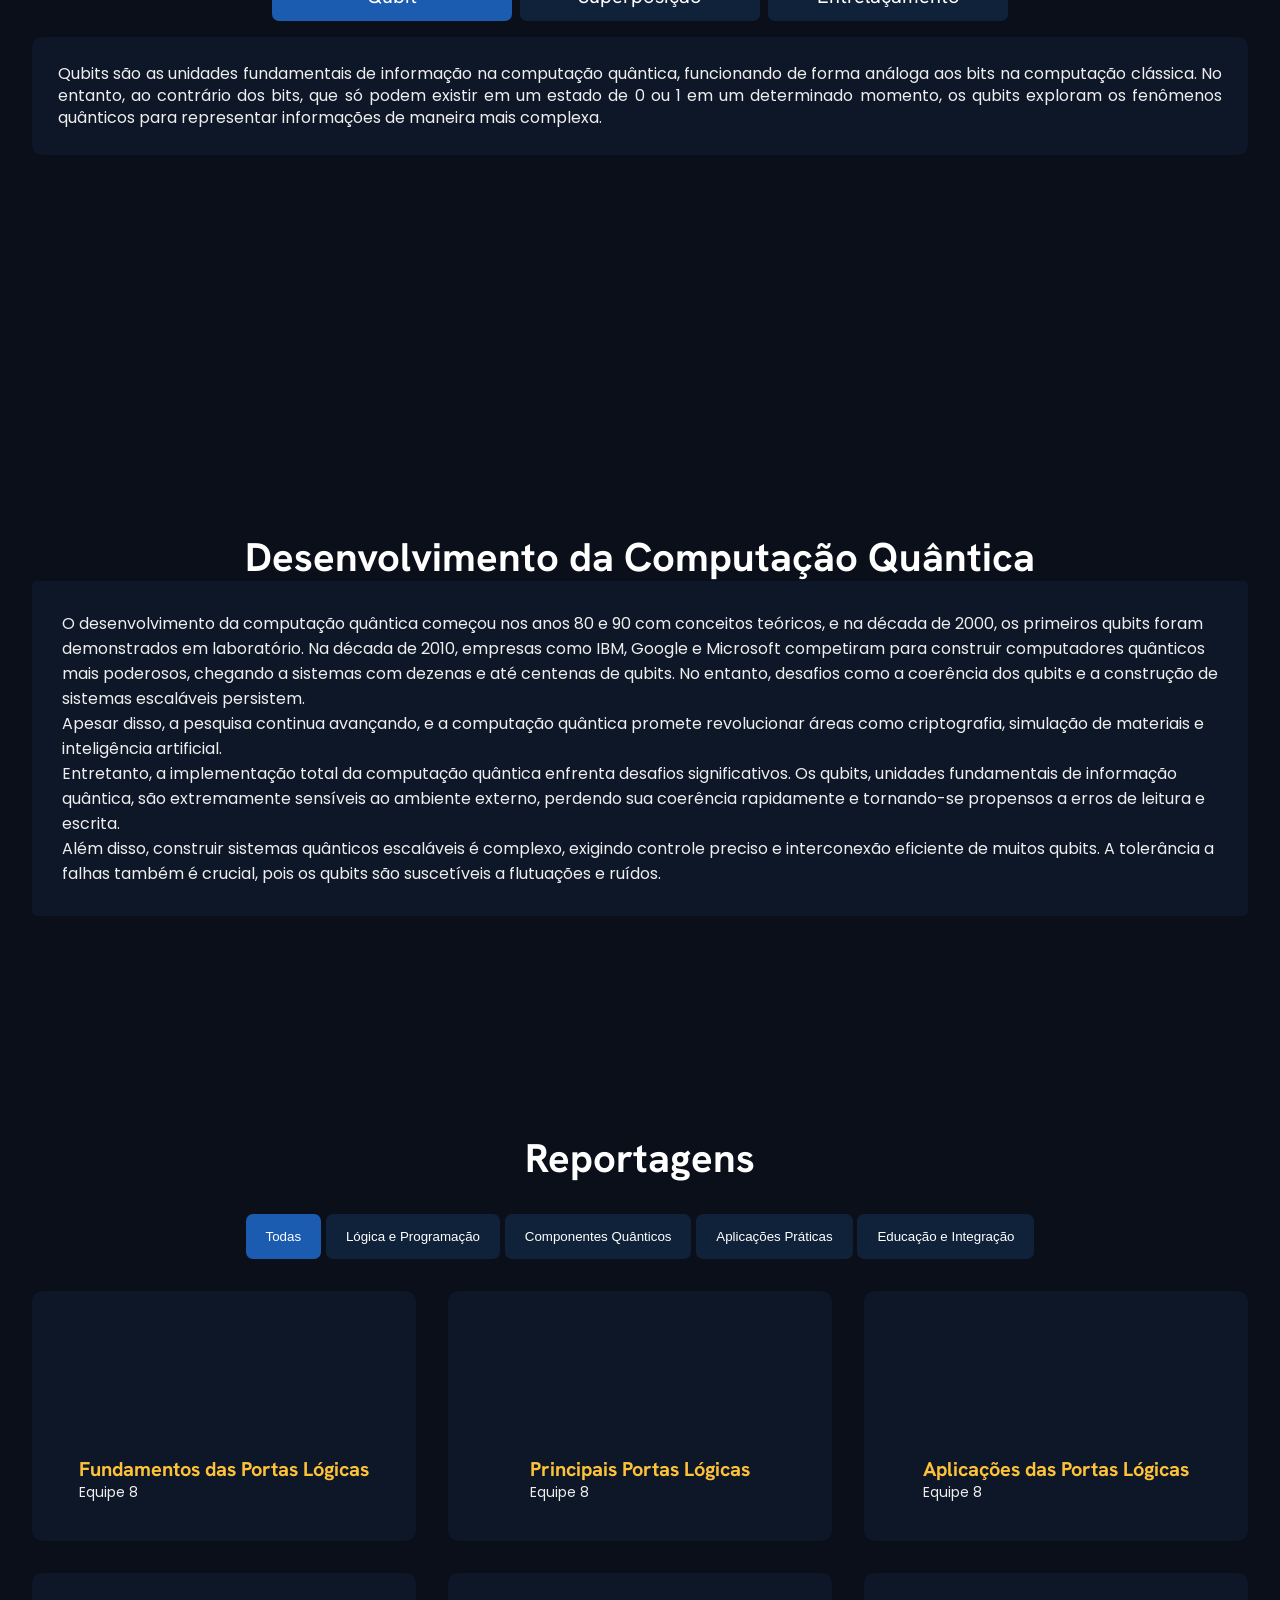
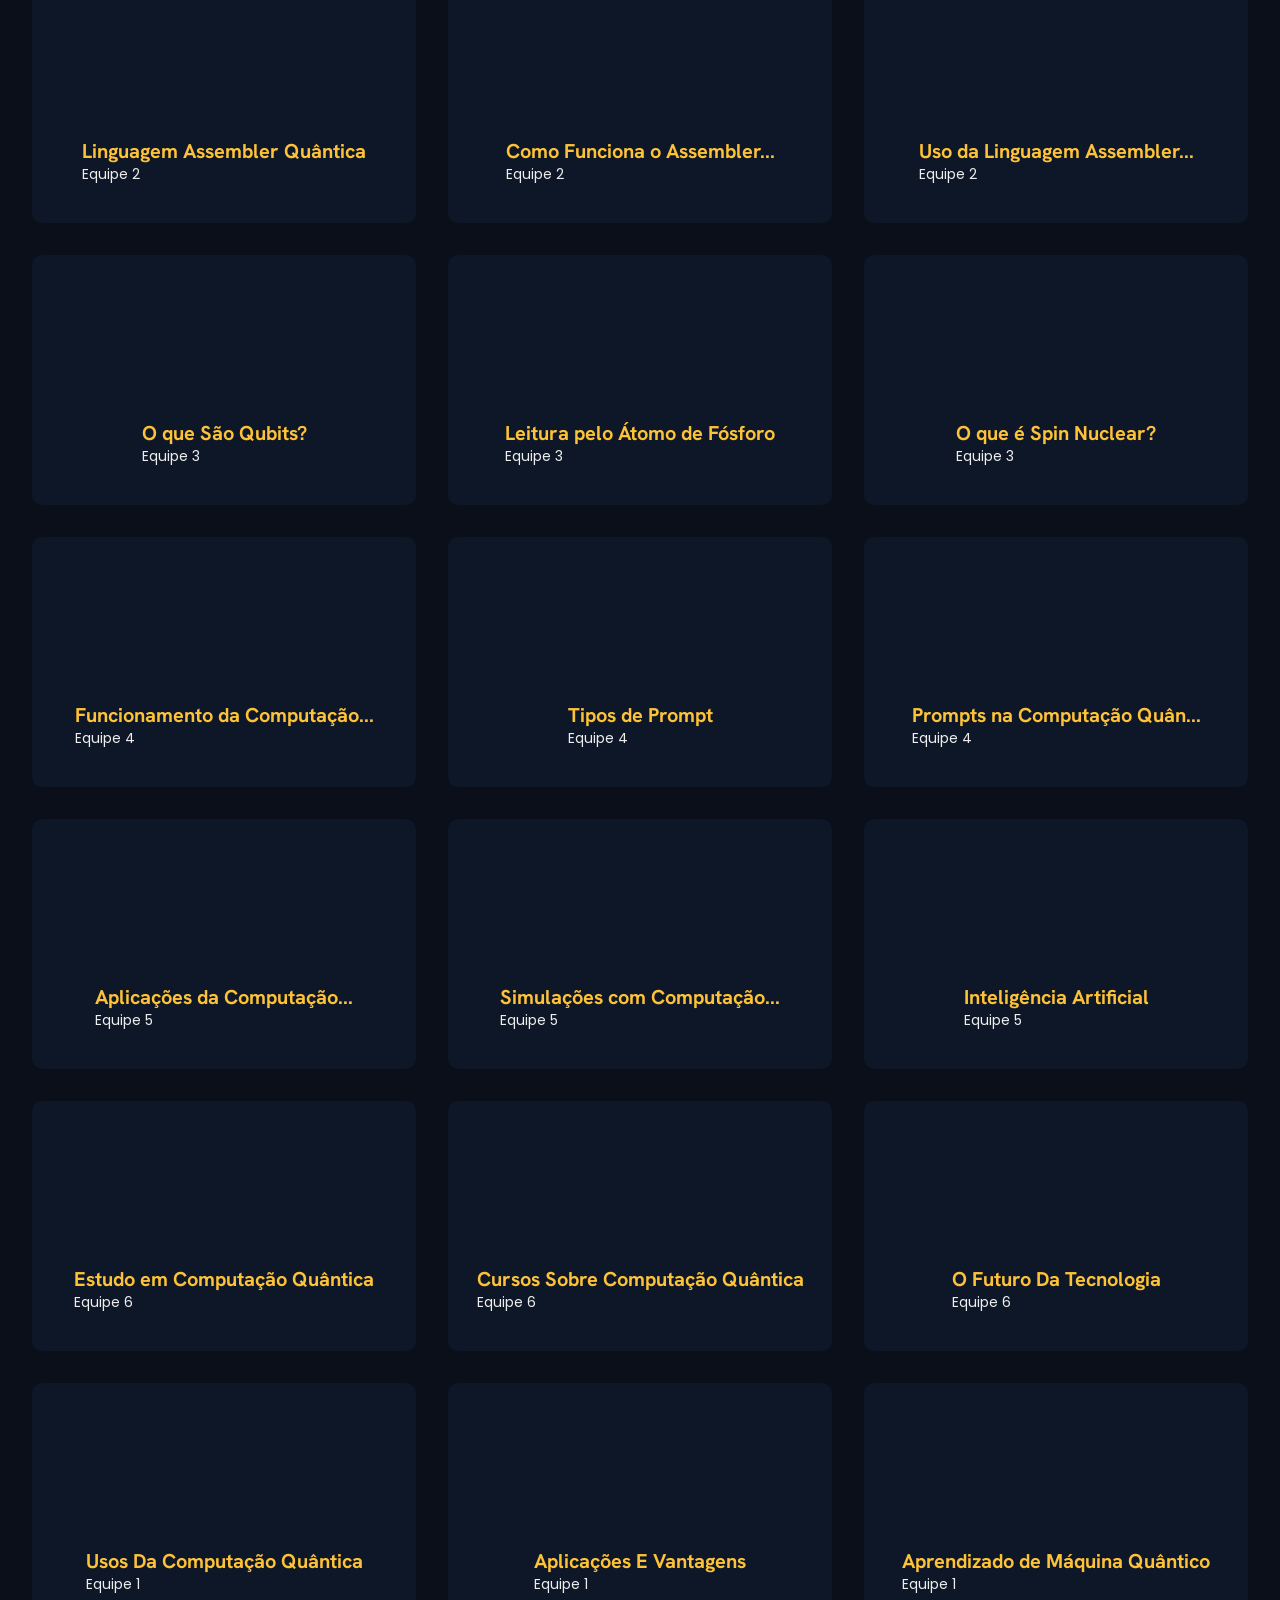
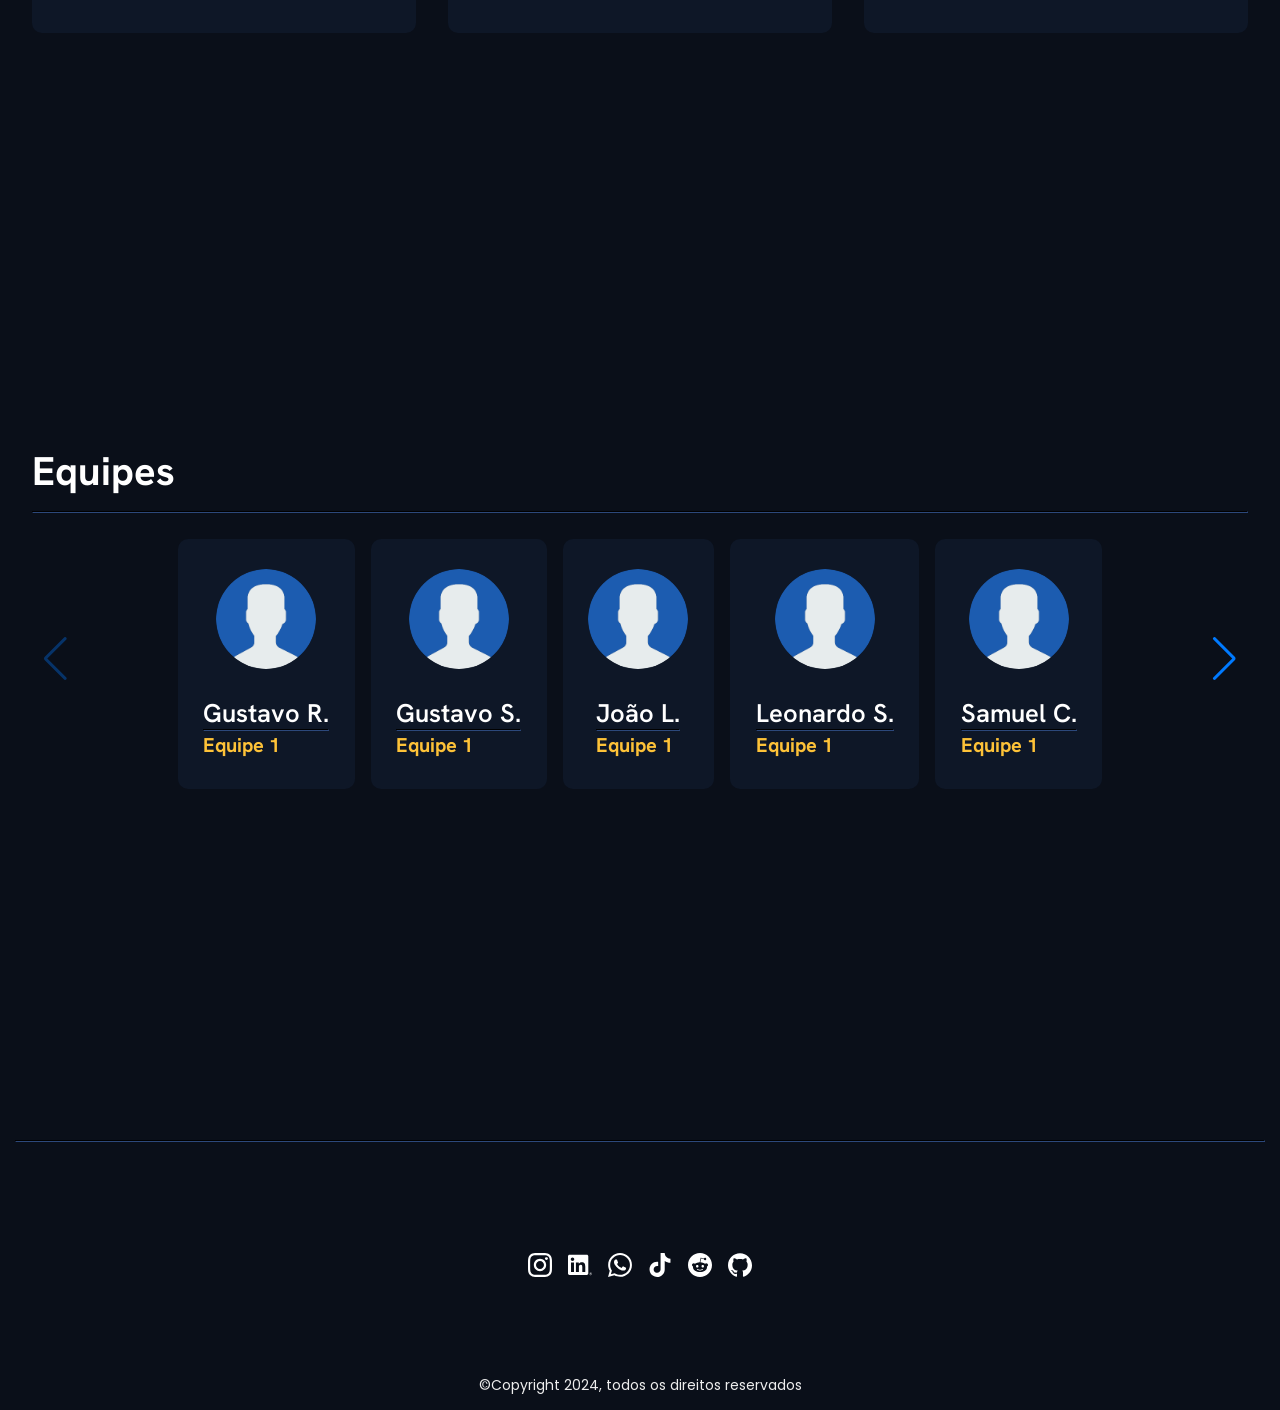
==== commit 8df0e885: "Updates da aula" ====
--- a/index.html
+++ b/index.html
@@ -88,9 +88,9 @@
     </figure>
   </section>
   <main id="computing_origins">
-    <h2 class="hanken-grotesk">
+    <h3 class="hanken-grotesk">
       Origem da Computação Quântica
-    </h2>
+    </h3>
     <div class="computing_origins">
       <div class="timeline-items">
         <div class="timeline-item">
@@ -200,11 +200,72 @@
         </div>
       </div>
     </div>
+    <br>
+    <section id="funcionamento">
+    <h3 class="hanken-grotesk" >Funcionamento dos computadores quânticos</h3>
+    <p id="textoFuncionamento" class="poppins"> 
+      O funcionamento dos computadores quânticos é alimentado por dois fenômenos incríveis 
+      da mecânica quântica: superposição e emaranhamento. 
+      Esses conceitos revolucionários permitem que os qubits, as unidades básicas de informação, 
+      realizem cálculos em um mundo onde as regras da física tradicional não se aplicam. 
+      <br>
+     <strong> Clique para descobrir como essas maravilhas quânticas estão moldando o futuro da computação!</strong>
+    </p>
+    <div class="filter-text-container">
+      <div class="filter-texts">        
+        <button class="btn-cor-primaria btn-tamanho2 hanken-grotesk active" data-filter="qubits">Qubit</button>
+        <button class="btn-cor-primaria btn-tamanho2 hanken-grotesk" data-filter="superposicao">Superposição</button> 
+        <button class="btn-cor-primaria btn-tamanho2 hanken-grotesk" data-filter="entrelacamento">Entrelaçamento</button>
+      </div>
+  
+      <div class="filterable-texts">
+        <p class="regular-text poppins card" data-name="qubits">
+          Qubits são as unidades fundamentais de informação na computação quântica, funcionando de forma análoga aos bits na computação clássica. 
+          No entanto, ao contrário dos bits, que só podem existir em um estado de 0 ou 1 em um determinado momento, 
+          os qubits exploram os fenômenos quânticos para representar informações de maneira mais complexa.
+        </p>
+  
+        <p class="regular-text poppins card fcard-hide" data-name="superposicao">
+          A superposição é o pilar da mecânica quântica que possibilita a existência dos qubits. 
+          Essencialmente, ela significa que uma partícula quântica pode existir em múltiplos estados simultaneamente antes de ser medida. 
+          Isso significa que, ao contrário da física clássica, onde um objeto só pode estar em um estado definido, como 0 ou 1, 
+          um qubit pode representar uma combinação ponderada de ambos ao mesmo tempo. É como se a matéria estivesse "flutuando" em todos os estados possíveis até ser observada. 
+          Este é um dos conceitos mais intrigantes da física quântica e é a base para a revolucionária computação quântica. 
+        </p>
+  
+        <p class="regular-text poppins card fcard-hide" data-name="entrelacamento">
+          O Entrelaçamento é um fenômeno fascinante da física quântica no qual um grupo de partículas torna-se interligado de tal forma que não é possível determinar 
+          seus estados independentes sem considerar o estado das outras partículas do grupo. Isso significa que, mesmo quando separadas por grandes distâncias, 
+          as partículas emaranhadas compartilham correlações instantâneas e intrincadas, 
+          de forma que uma mudança no estado de uma partícula afeta instantaneamente o estado de outra, independentemente da distância entre elas. 
+          Este fenômeno desafia nossa intuição sobre a natureza da realidade e tem implicações profundas para a comunicação e computação quântica.
+        </p>
+      </div>
+    </div>
+    </section>
+    <br>
+    <div id="desenvolvimento">
+      <h3 class="hanken-grotesk"> Desenvolvimento da Computação Quântica</h3>
+  
+      <p class="poppins timeline-content">
+        O desenvolvimento da computação quântica começou nos anos 80 e 90 com conceitos teóricos, e na década de 2000, os primeiros qubits foram demonstrados em laboratório. 
+        Na década de 2010, empresas como IBM, Google e Microsoft competiram para construir computadores quânticos mais poderosos, chegando a sistemas com dezenas e até centenas de qubits. 
+        No entanto, desafios como a coerência dos qubits e a construção de sistemas escaláveis persistem.
+        <br>
+        Apesar disso, a pesquisa continua avançando, e a computação quântica promete revolucionar áreas como criptografia, simulação de materiais e inteligência artificial.
+        <br>
+        Entretanto, a implementação total da computação quântica enfrenta desafios significativos. 
+        Os qubits, unidades fundamentais de informação quântica, são extremamente sensíveis ao ambiente externo, perdendo sua coerência rapidamente e 
+        tornando-se propensos a erros de leitura e escrita.
+        <br>
+        Além disso, construir sistemas quânticos escaláveis é complexo, exigindo controle preciso e 
+        interconexão eficiente de muitos qubits. A tolerância a falhas também é crucial, pois os qubits são suscetíveis a flutuações e ruídos. </p>
+    </div>
   </main>
   <section id="reportagens">
-    <h2 class="hanken-grotesk">
+    <h3 class="hanken-grotesk">
       Reportagens
-    </h2>
+    </h3>
     <div class="filter-buttons">
       <button class="btn-cor-primaria btn-tamanho1 active" data-filter="all">Todas</button>
       <button class="btn-cor-primaria btn-tamanho1" data-filter="logica-e-programacao">Lógica e Programação</button>
@@ -370,7 +431,7 @@
   </section>
 
   <section id="equipes">
-    <h2 class="hanken-grotesk">Equipes</h2>
+    <h3 class="hanken-grotesk">Equipes</h3>
     <hr />
     <div class="swiper mySwiper">
       <div class="swiper-wrapper">
@@ -899,6 +960,7 @@
   <script src="./Assets/Scripts/timeline.js"></script>
   <script src="./Assets/Scripts/filterCards.js"></script>
   <script src="./Assets/Scripts/home.js"></script>
+  <script src="./Assets/Scripts/changeText.js"></script>
 </body>
 
 </html>
--- a/Assets/CSS/home.css
+++ b/Assets/CSS/home.css
@@ -5,6 +5,9 @@
 @import './Components/timeline.css';
 @import './Components/Cards-animados.css';
 @import './Components/reportagens.css';
+@import './Components/funcionamento.css';
+@import './Components/desenvolvimento.css';
+
 
 :root {
   /* Tamanho base da fonte */
@@ -20,6 +23,7 @@
 }
 
 body {
+  max-width: 100vw;
   display: flex;
   flex-direction: column;
   align-items: center;
@@ -31,7 +35,7 @@
   width: calc(100% - var(--page-margin));
   min-height: fit-content + calc(2 * var(--page-margin));
   height: fit-content;
-  margin: 0 calc(var(--page-margin) / 2);
+  margin: 8vh 0;
   padding: 0;
 }
 
@@ -52,9 +56,9 @@
 .menu__links {
   min-height: 90vh;
   top: 10vh;
-  left: calc(var(--page-margin) / 2);
+  left: 0;
+  max-width: 100vw;
   width: fit-content;
-  min-width: 200px;
   border-right: 2px solid rgb(12, 22, 40);
   border-top: 2px solid rgb(12, 22, 40);
   background: #0A0F19;
@@ -199,16 +203,13 @@
 
 
 @media screen and (max-width: 1023px) {
-
+  html{overflow-x: hidden;}
   :root {
     --base-font-size: 14px;
     --page-margin: 2rem;
   }
 
-  body{
-    align-items: center;
-    overflow-x: hidden;
-  }
+  
   header{
     width: 100vw;
     overflow-x: hidden;
@@ -227,7 +228,30 @@
     display: none;
   }
 
-  header>.logo {
+  .logo{
+    height: 100%;
+    width: fit-content;
+    object-fit: cover;
+  }
+}
+
+@media screen and (max-width: 768px) {
+  .logo{
     width: 50%;
   }
+}
+
+@media screen and (max-width: 768px) {
+  header{
+    overflow: hidden;
+  }
+  .logo{
+    width: 30%;
+  }
+}
+
+@media screen and (max-width: 468px) {
+  .logo{
+    width: 50%
+  }
 }
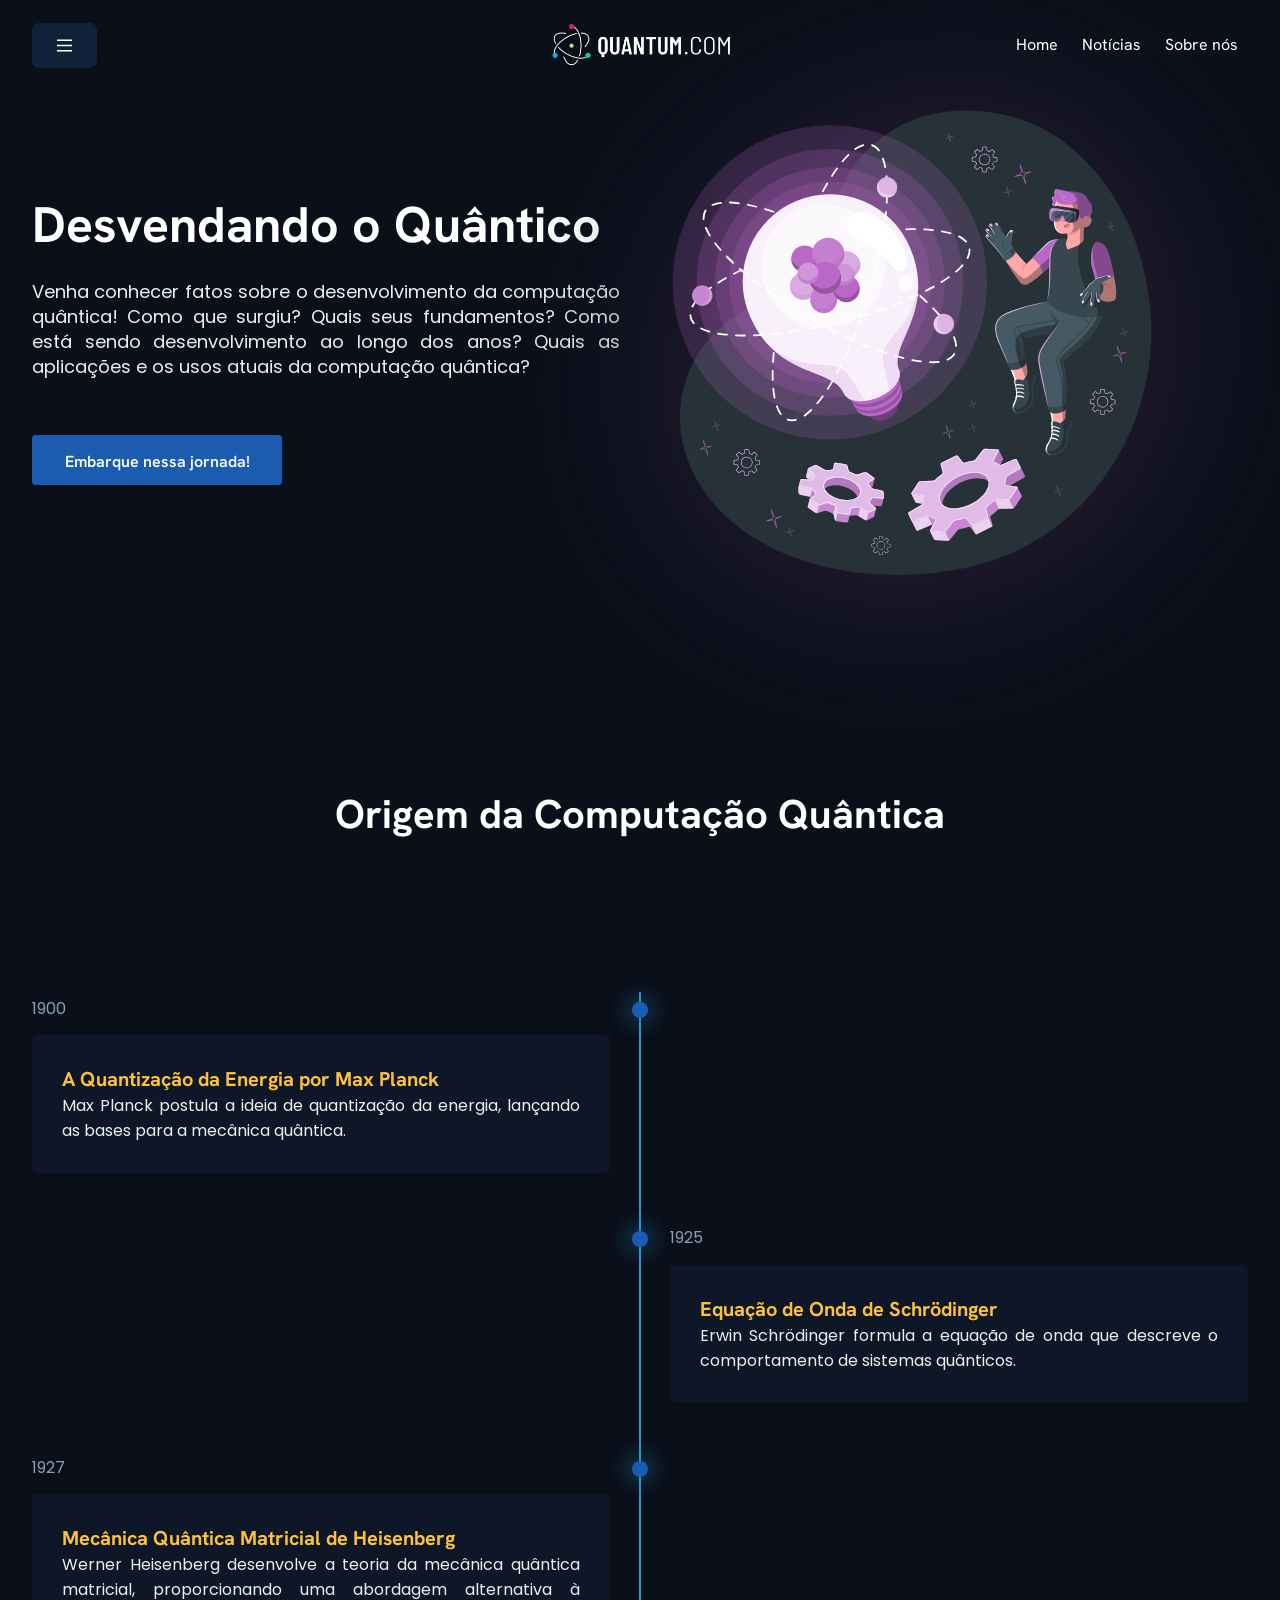
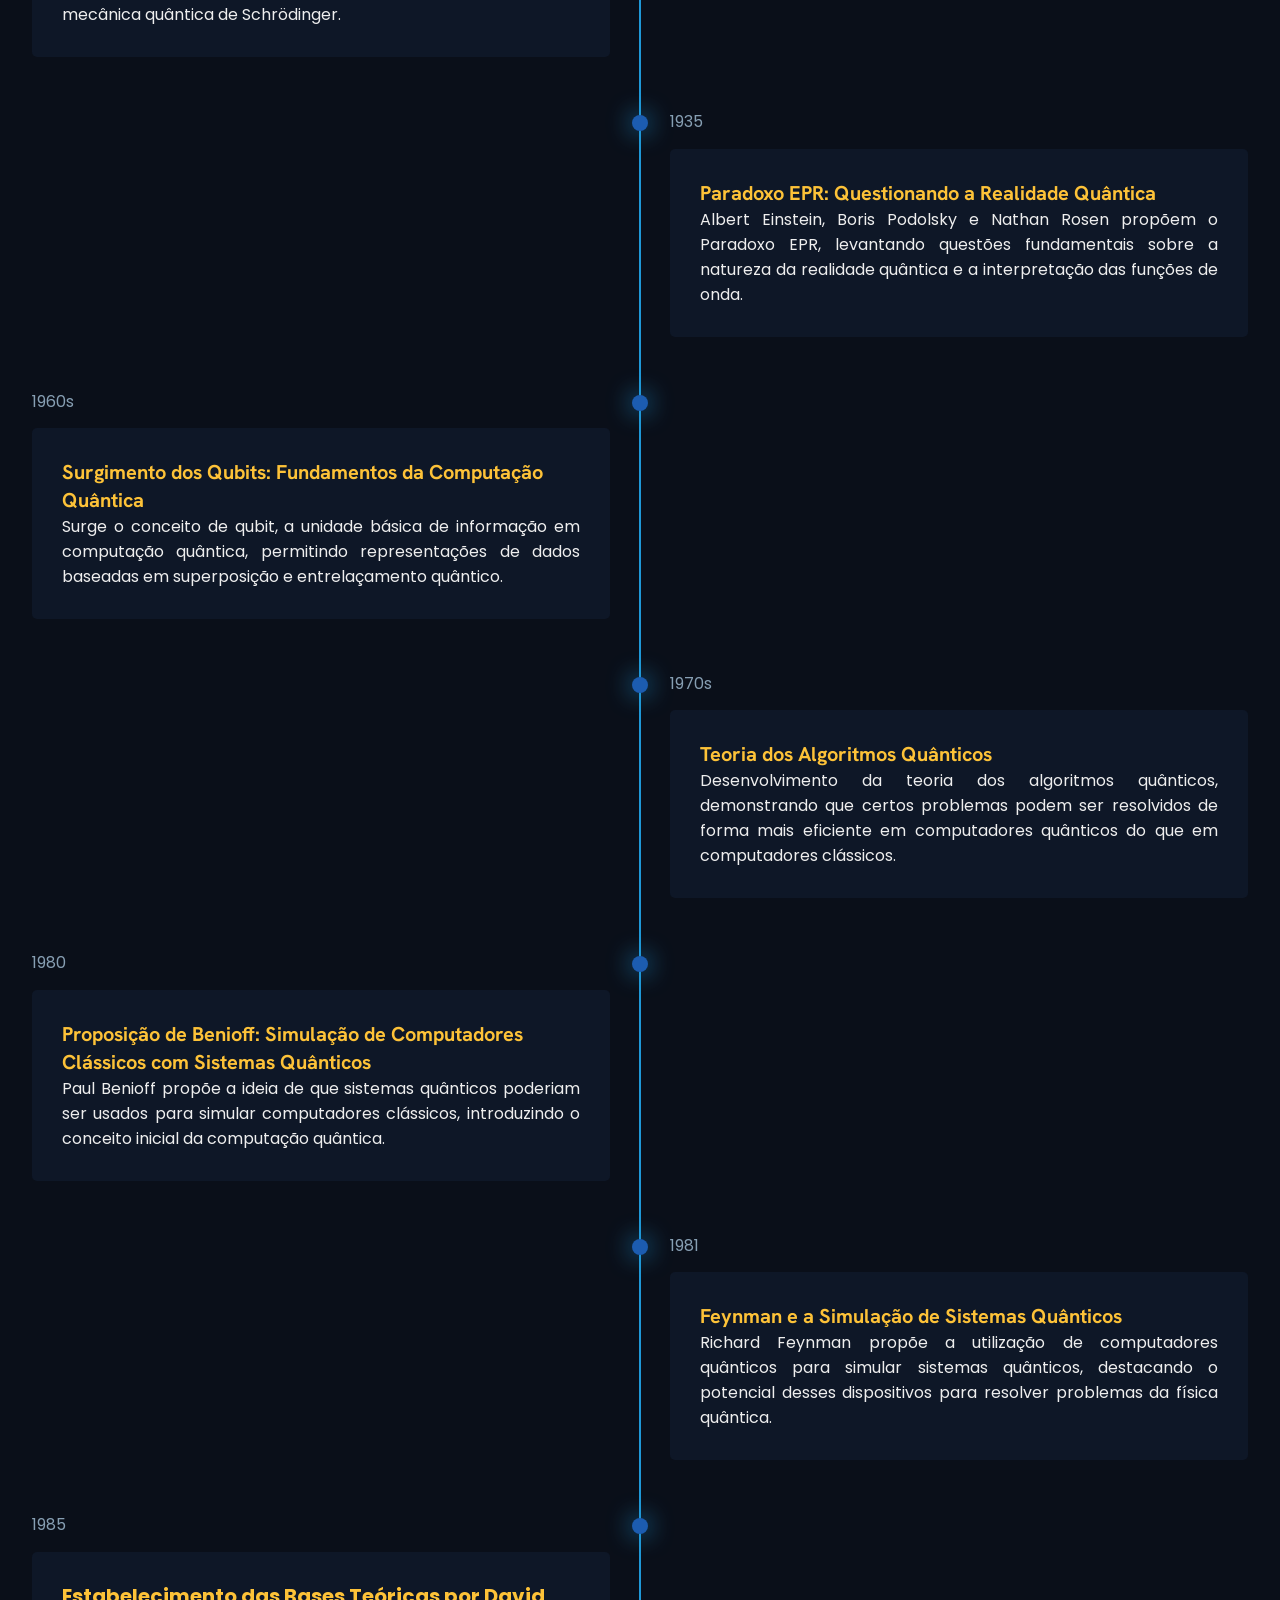
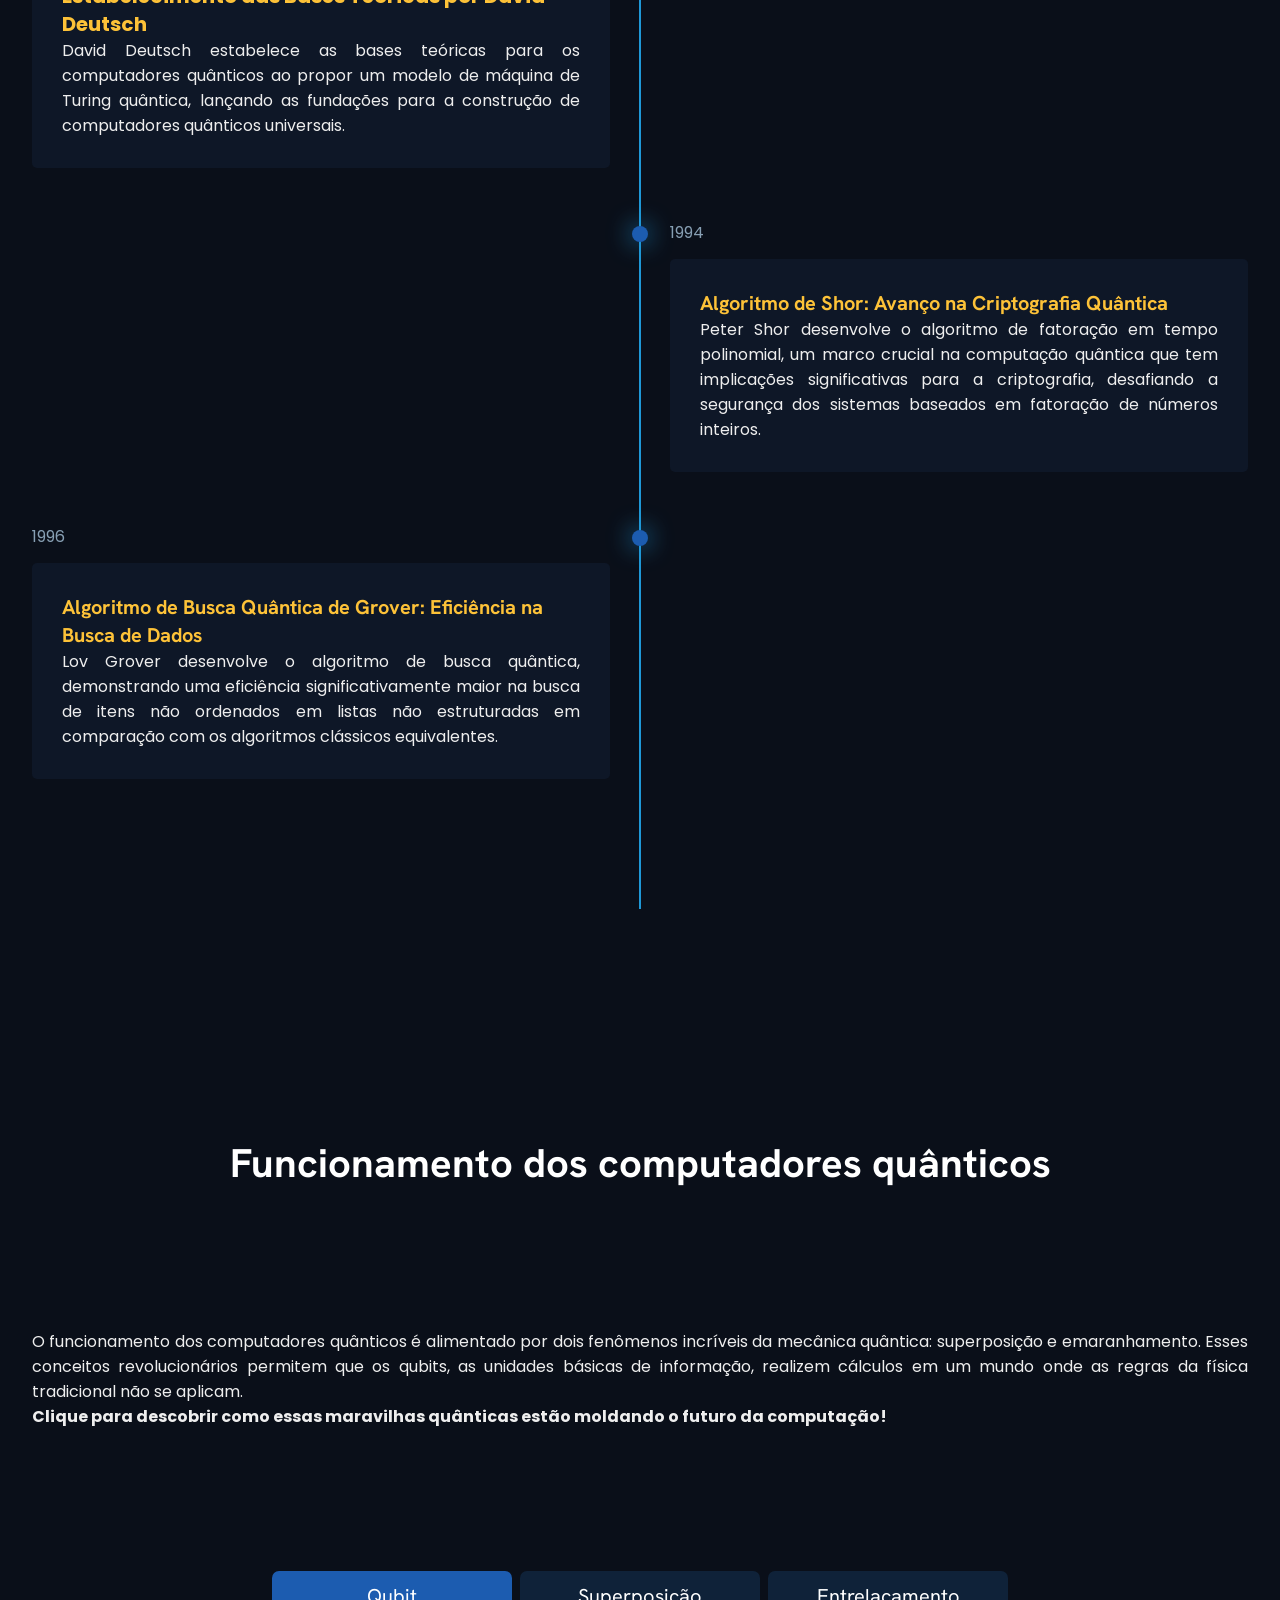
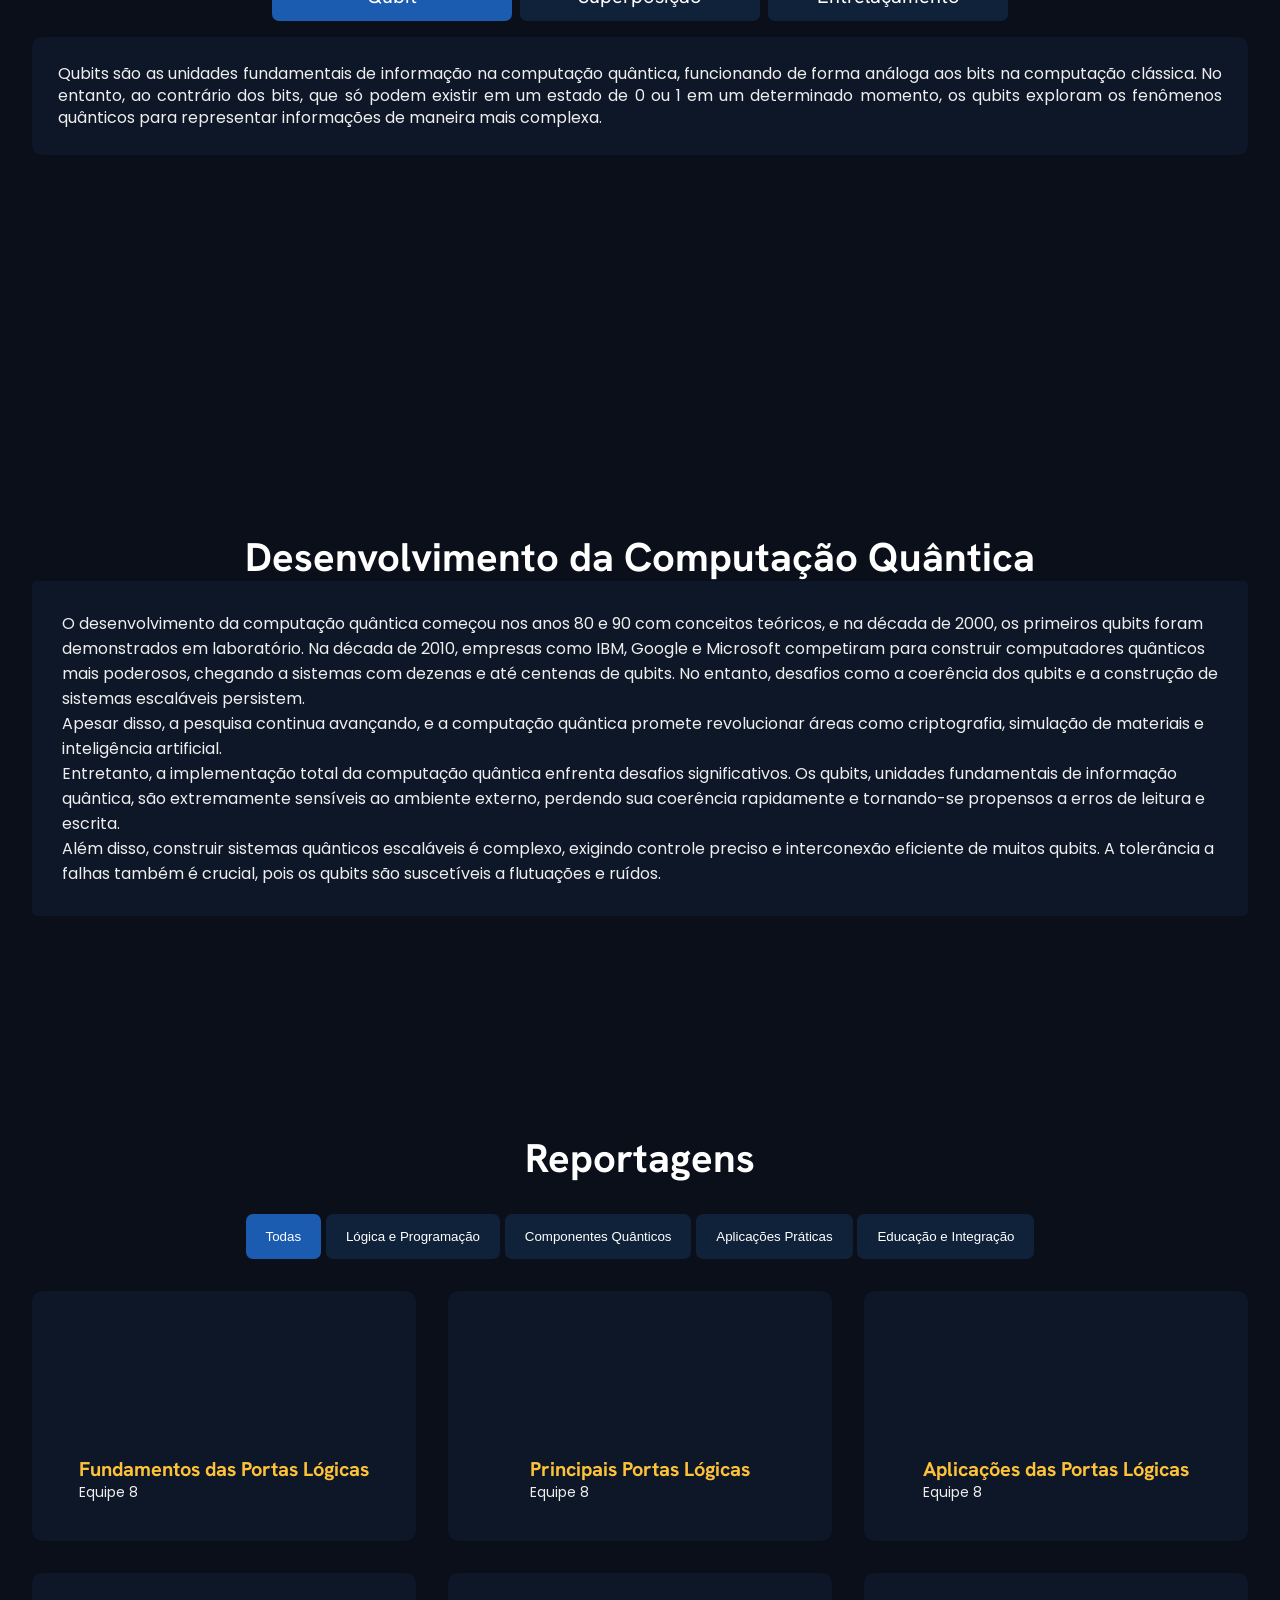
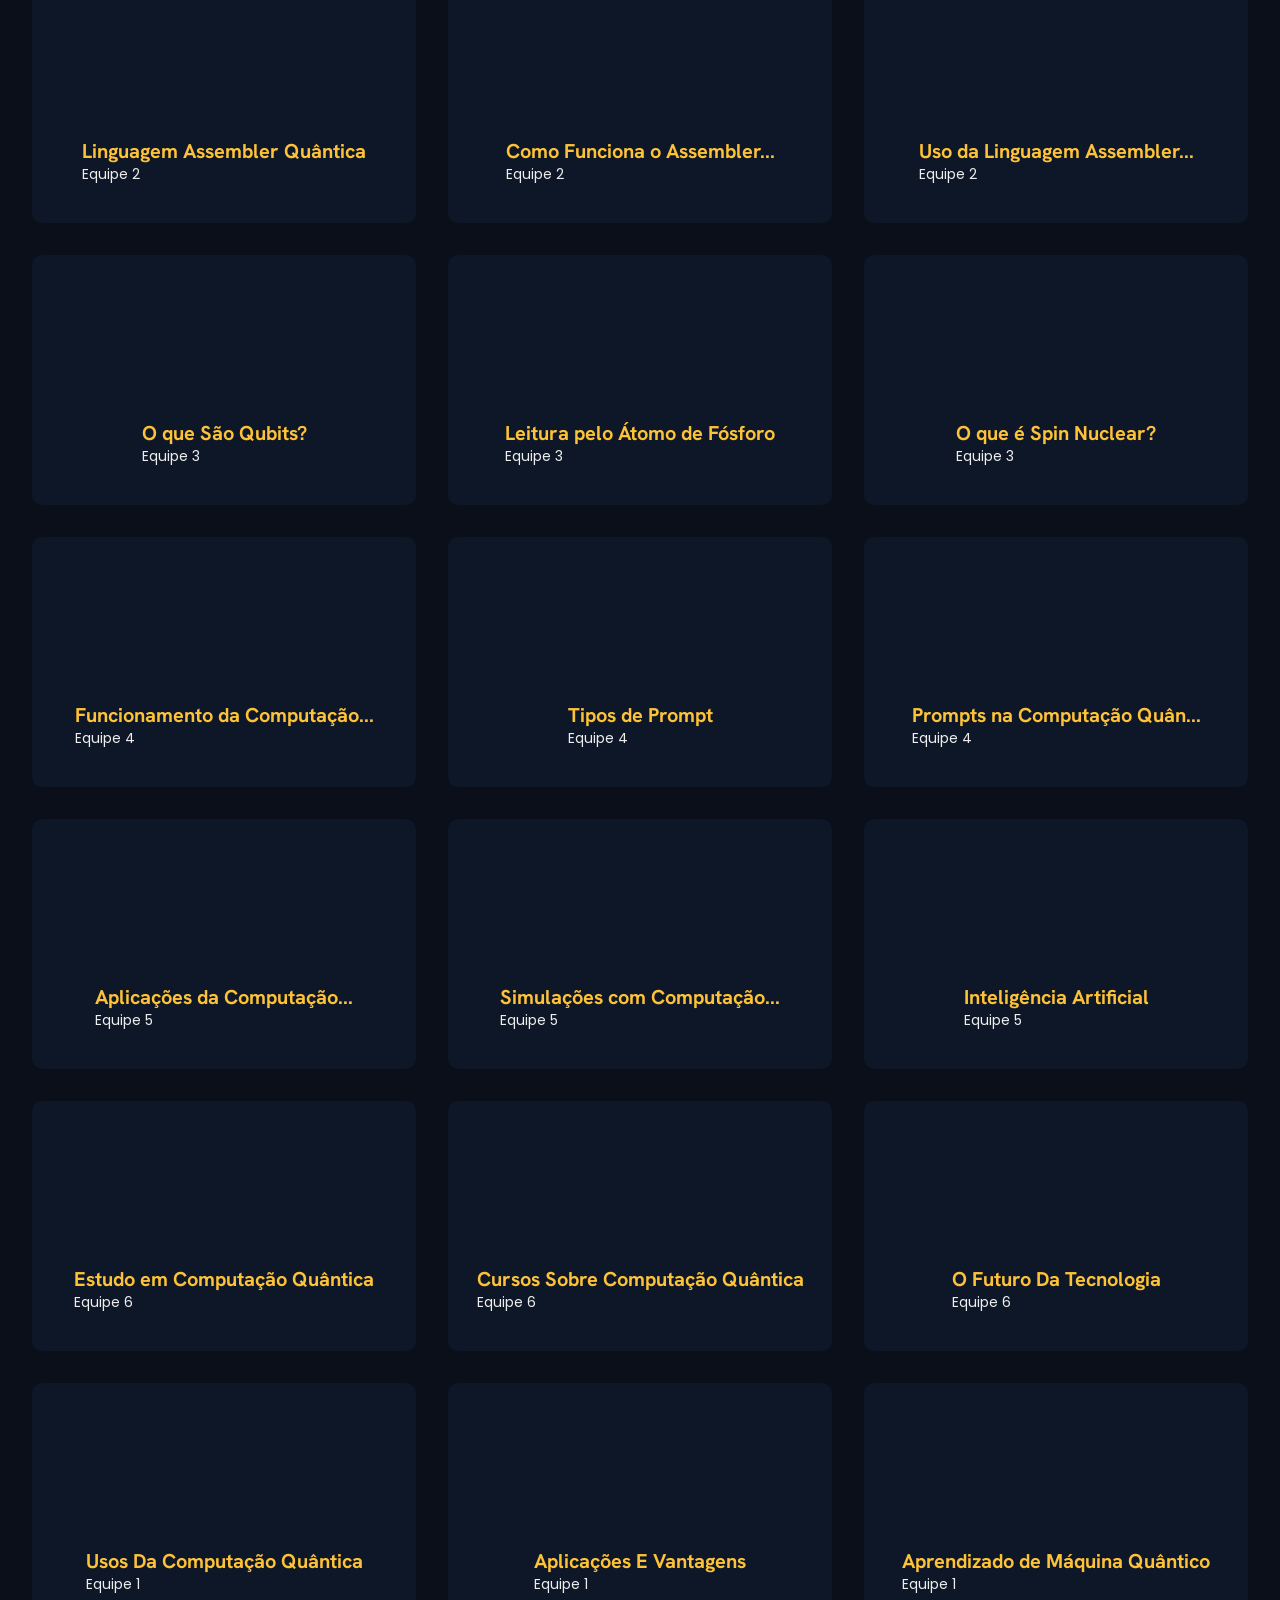
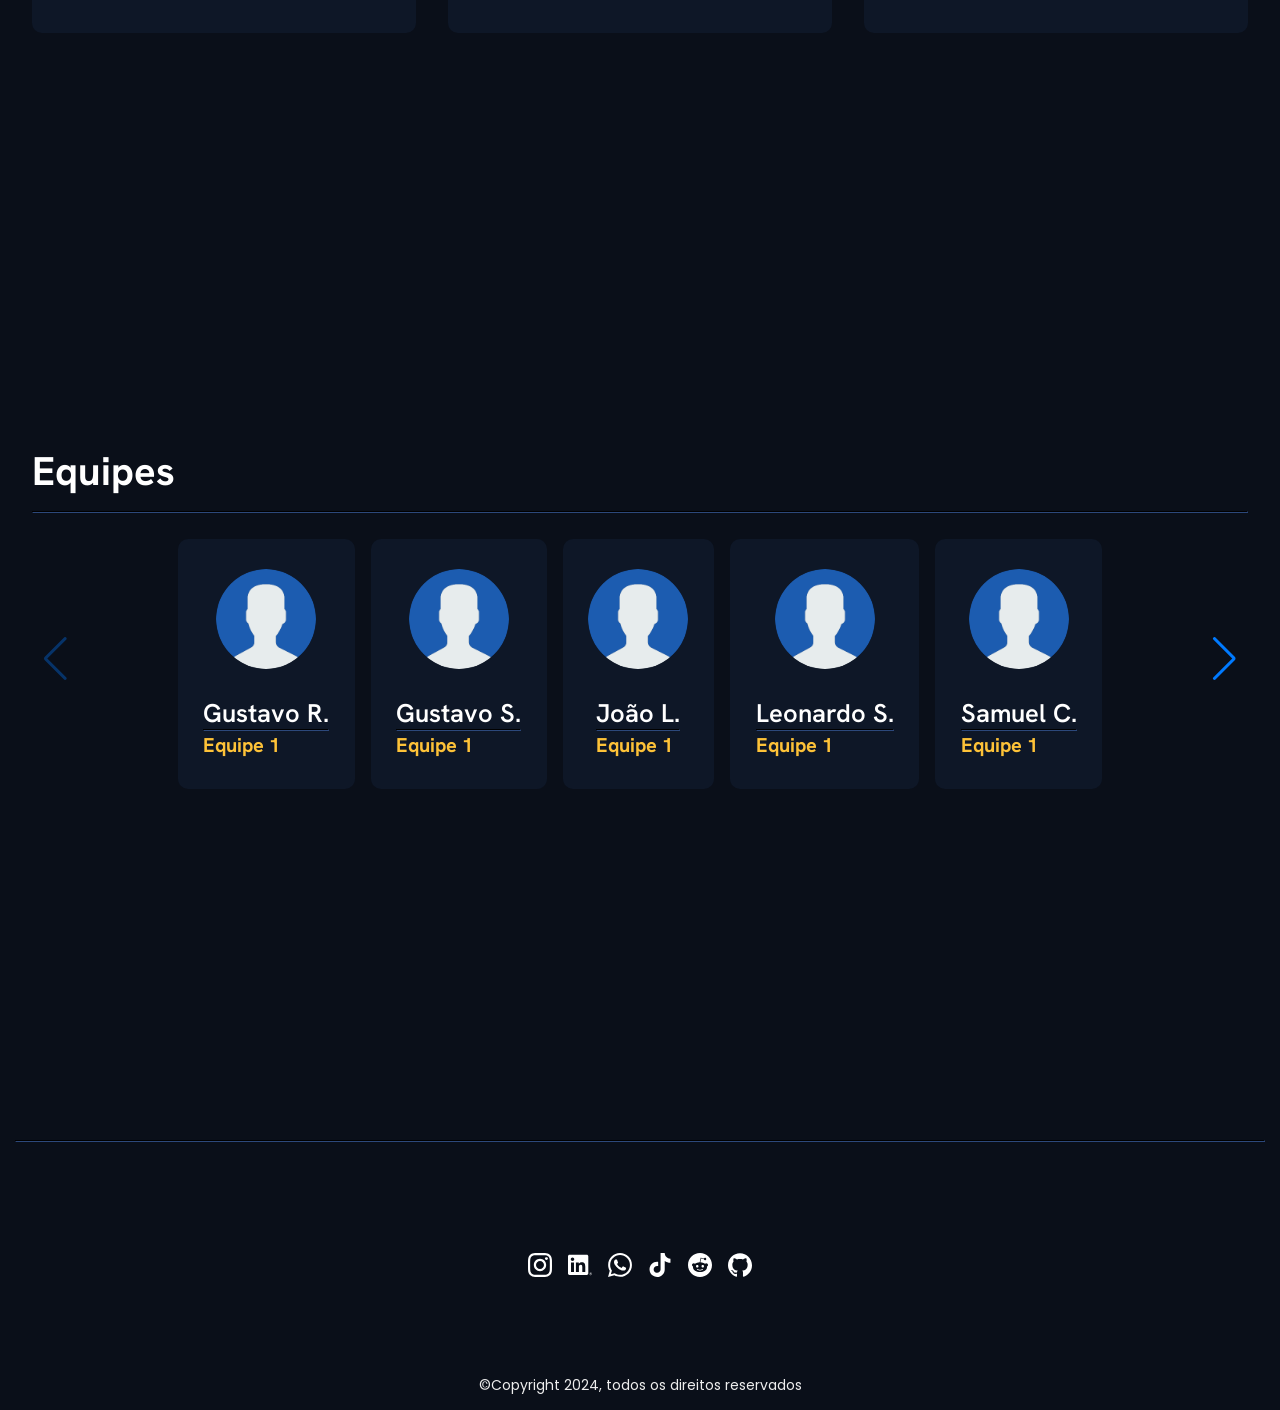
==== commit 8f1dcccf: "responsividade" ====
--- a/index.html
+++ b/index.html
@@ -259,7 +259,8 @@
         tornando-se propensos a erros de leitura e escrita.
         <br>
         Além disso, construir sistemas quânticos escaláveis é complexo, exigindo controle preciso e 
-        interconexão eficiente de muitos qubits. A tolerância a falhas também é crucial, pois os qubits são suscetíveis a flutuações e ruídos. </p>
+        interconexão eficiente de muitos qubits. A tolerância a falhas também é crucial, pois os qubits são suscetíveis a flutuações e ruídos. 
+      </p>
     </div>
   </main>
   <section id="reportagens">
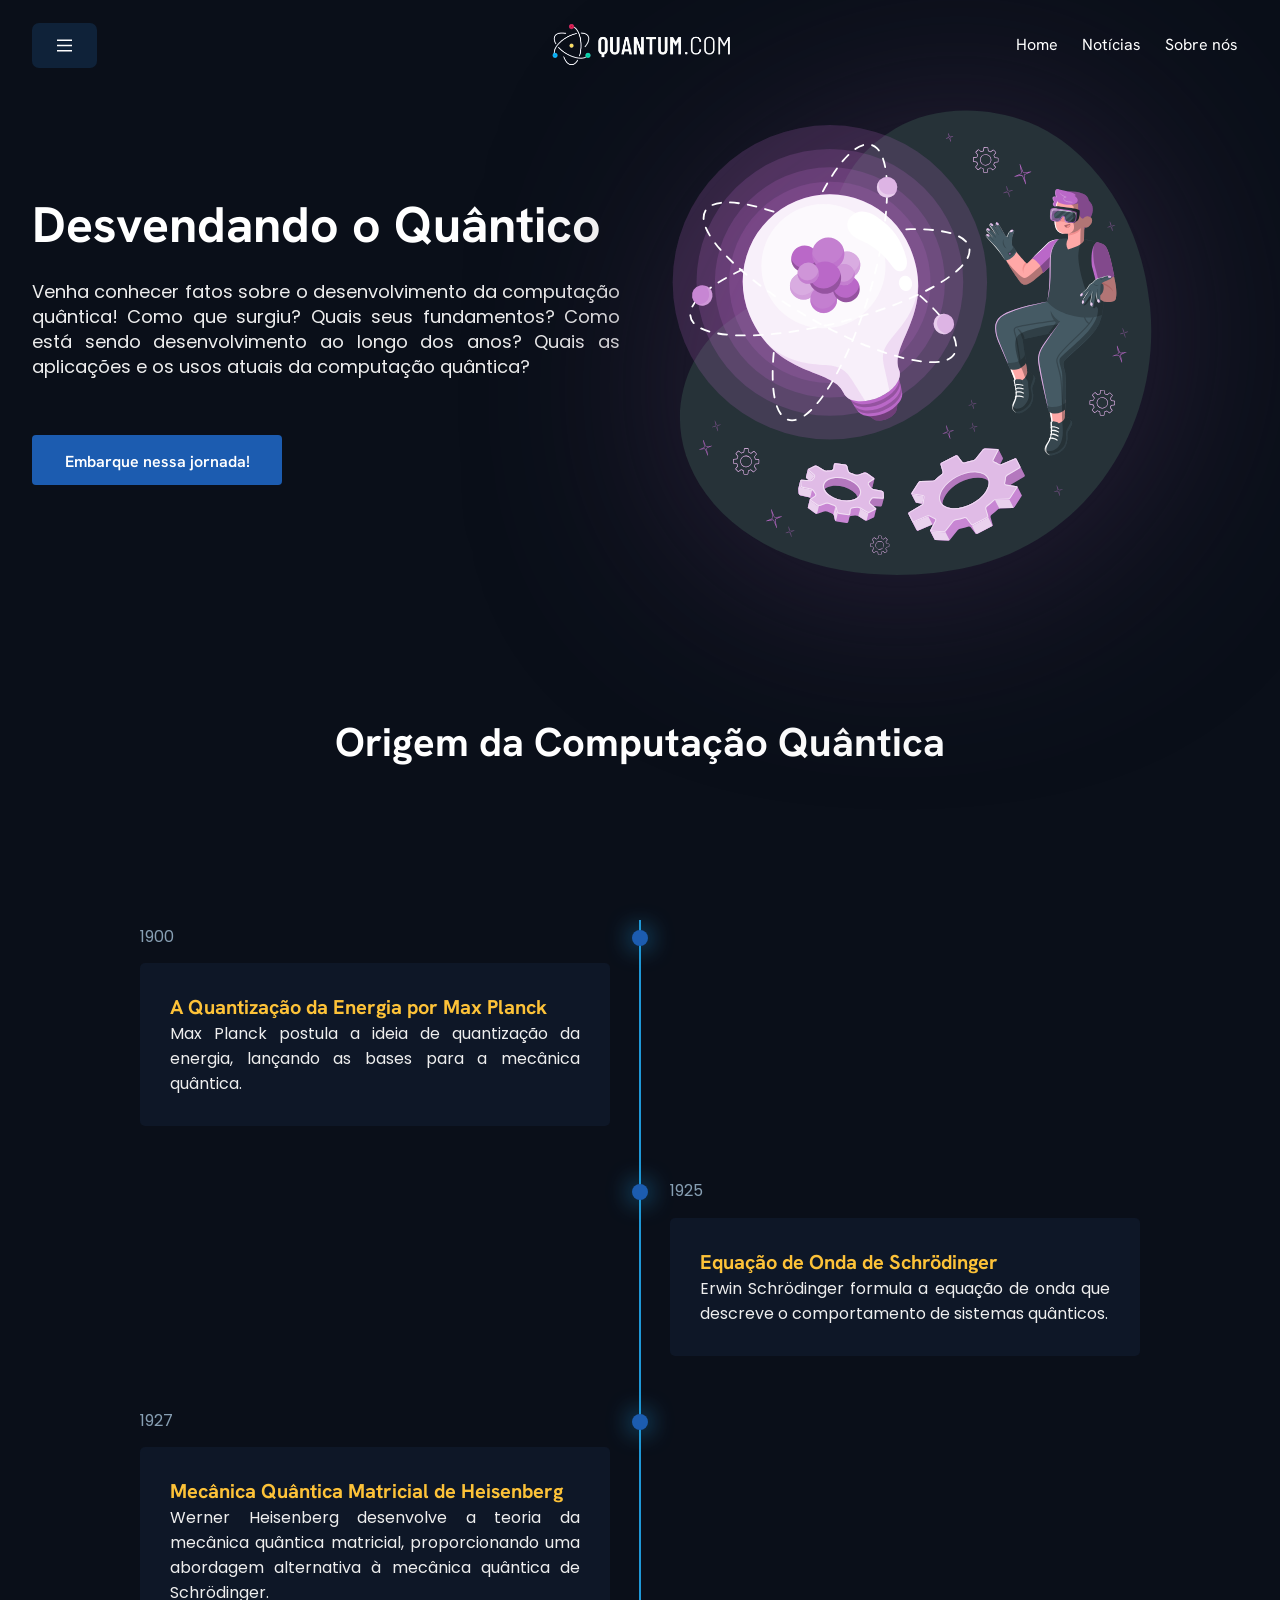
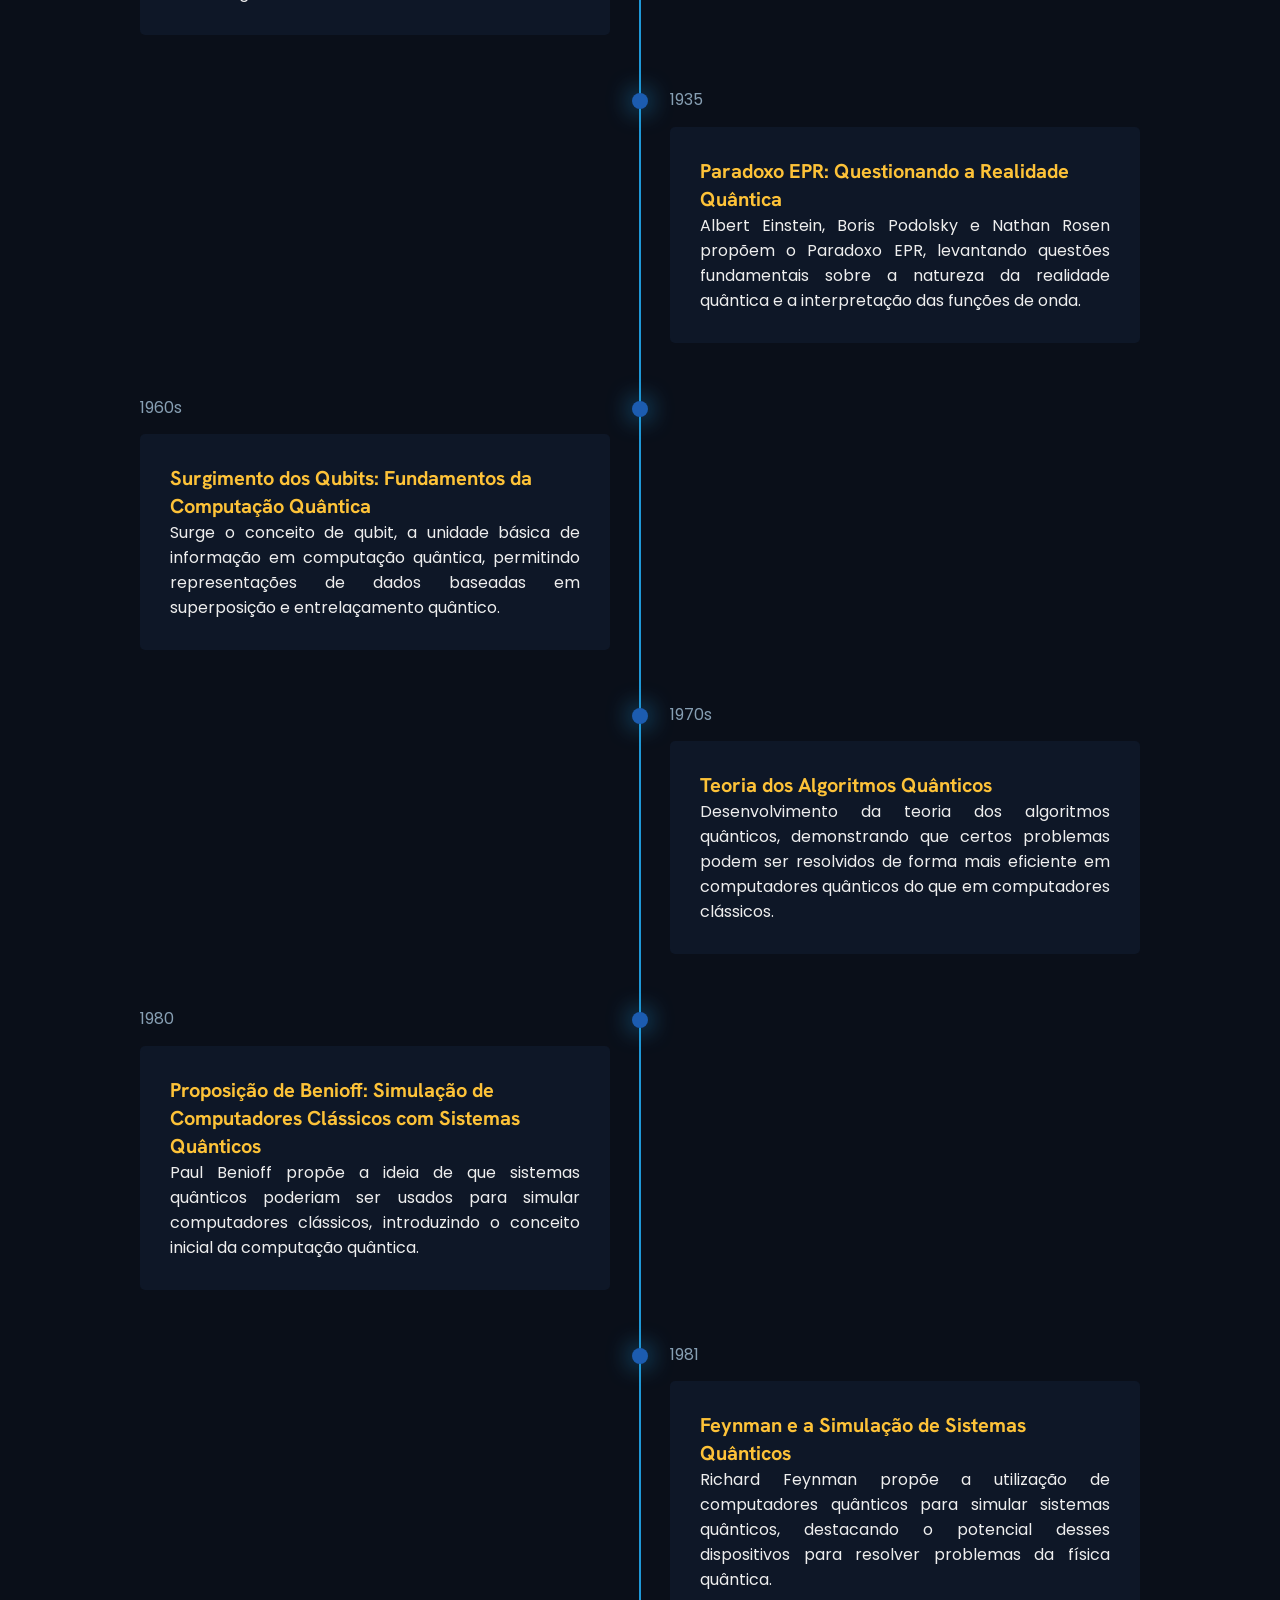
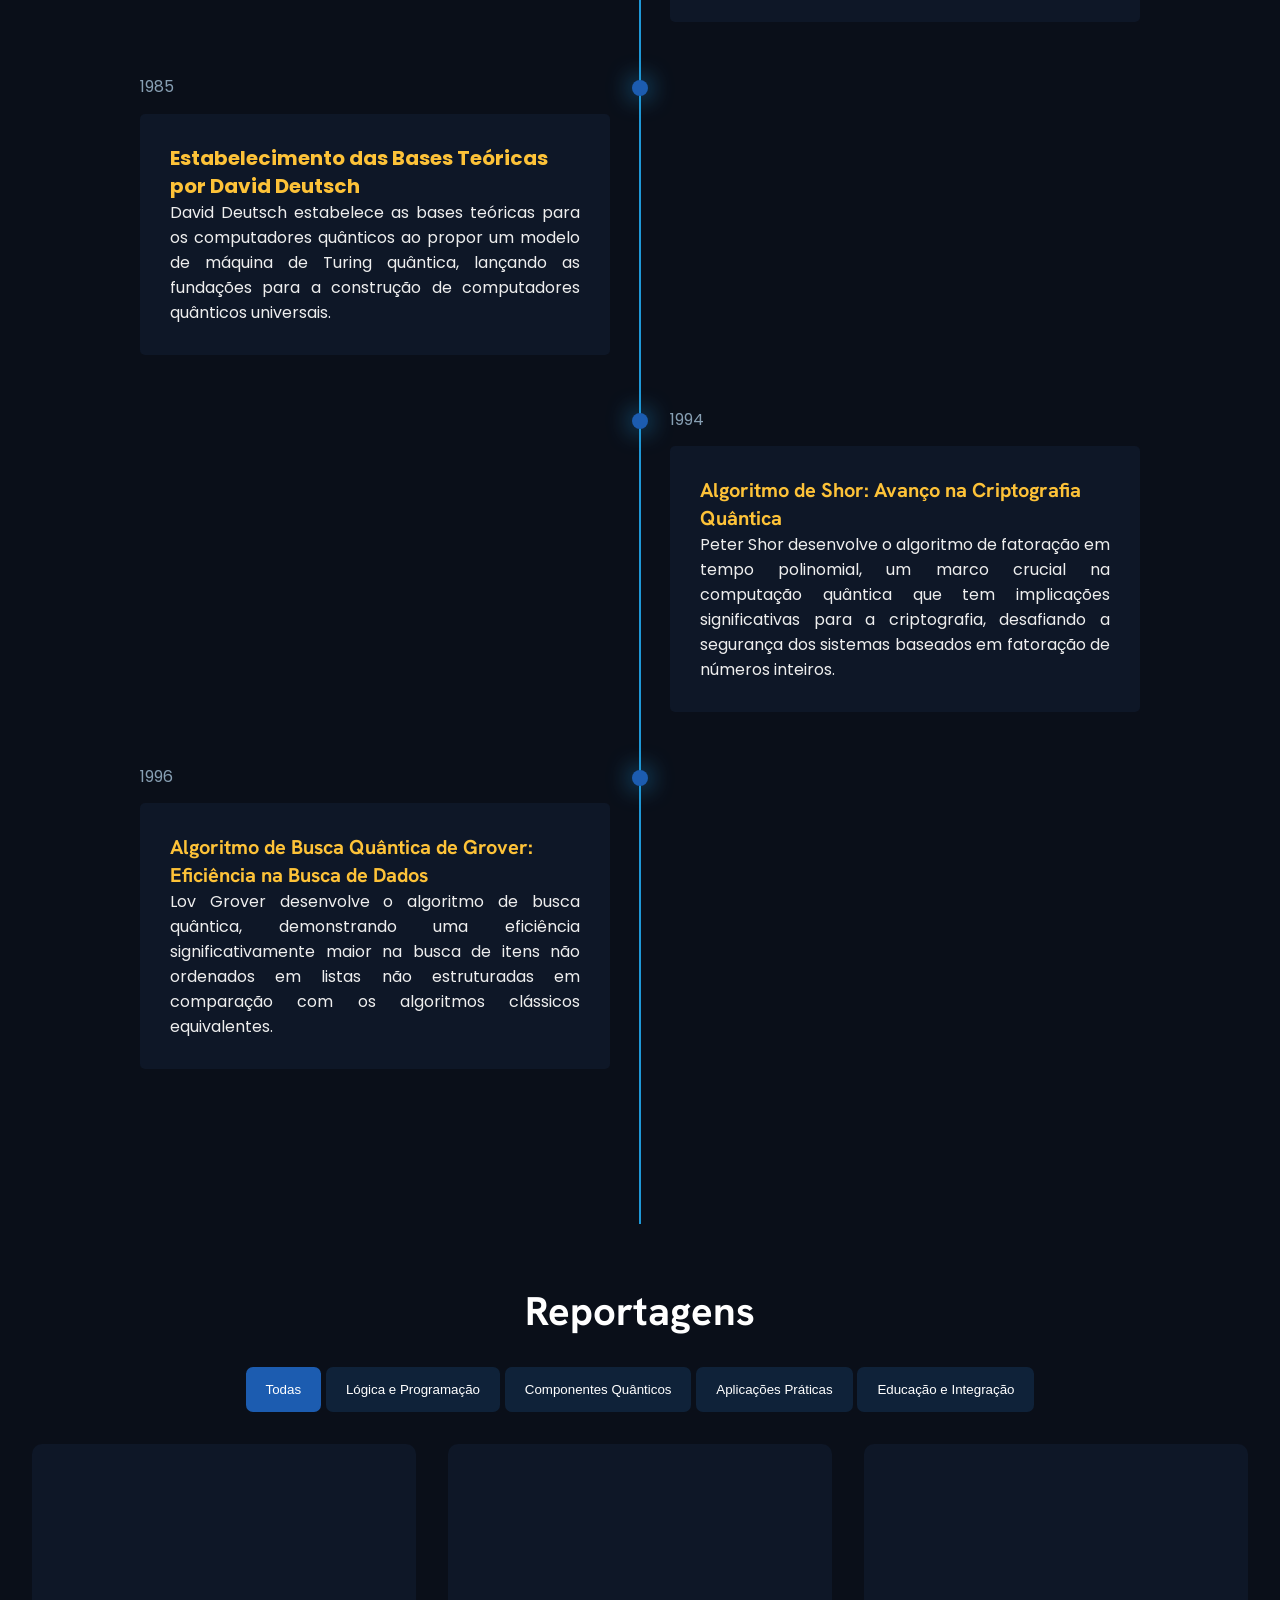
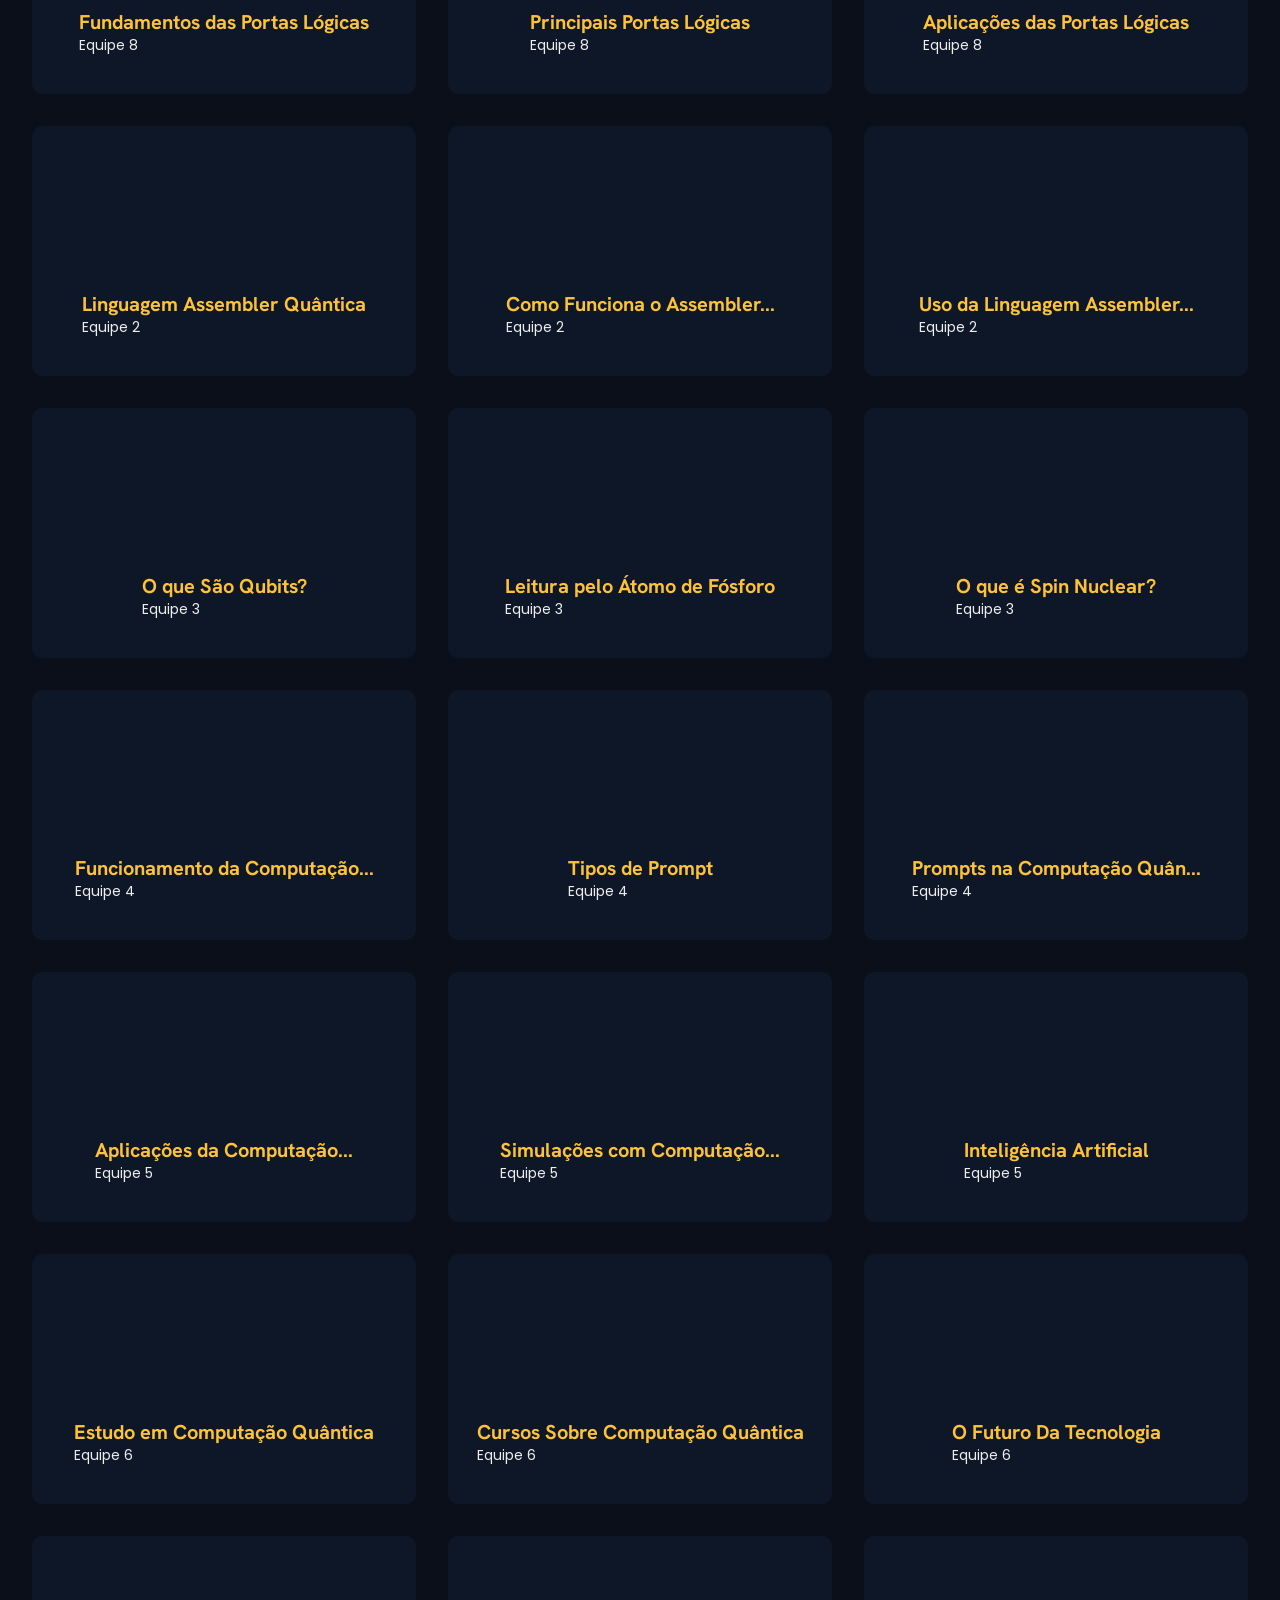
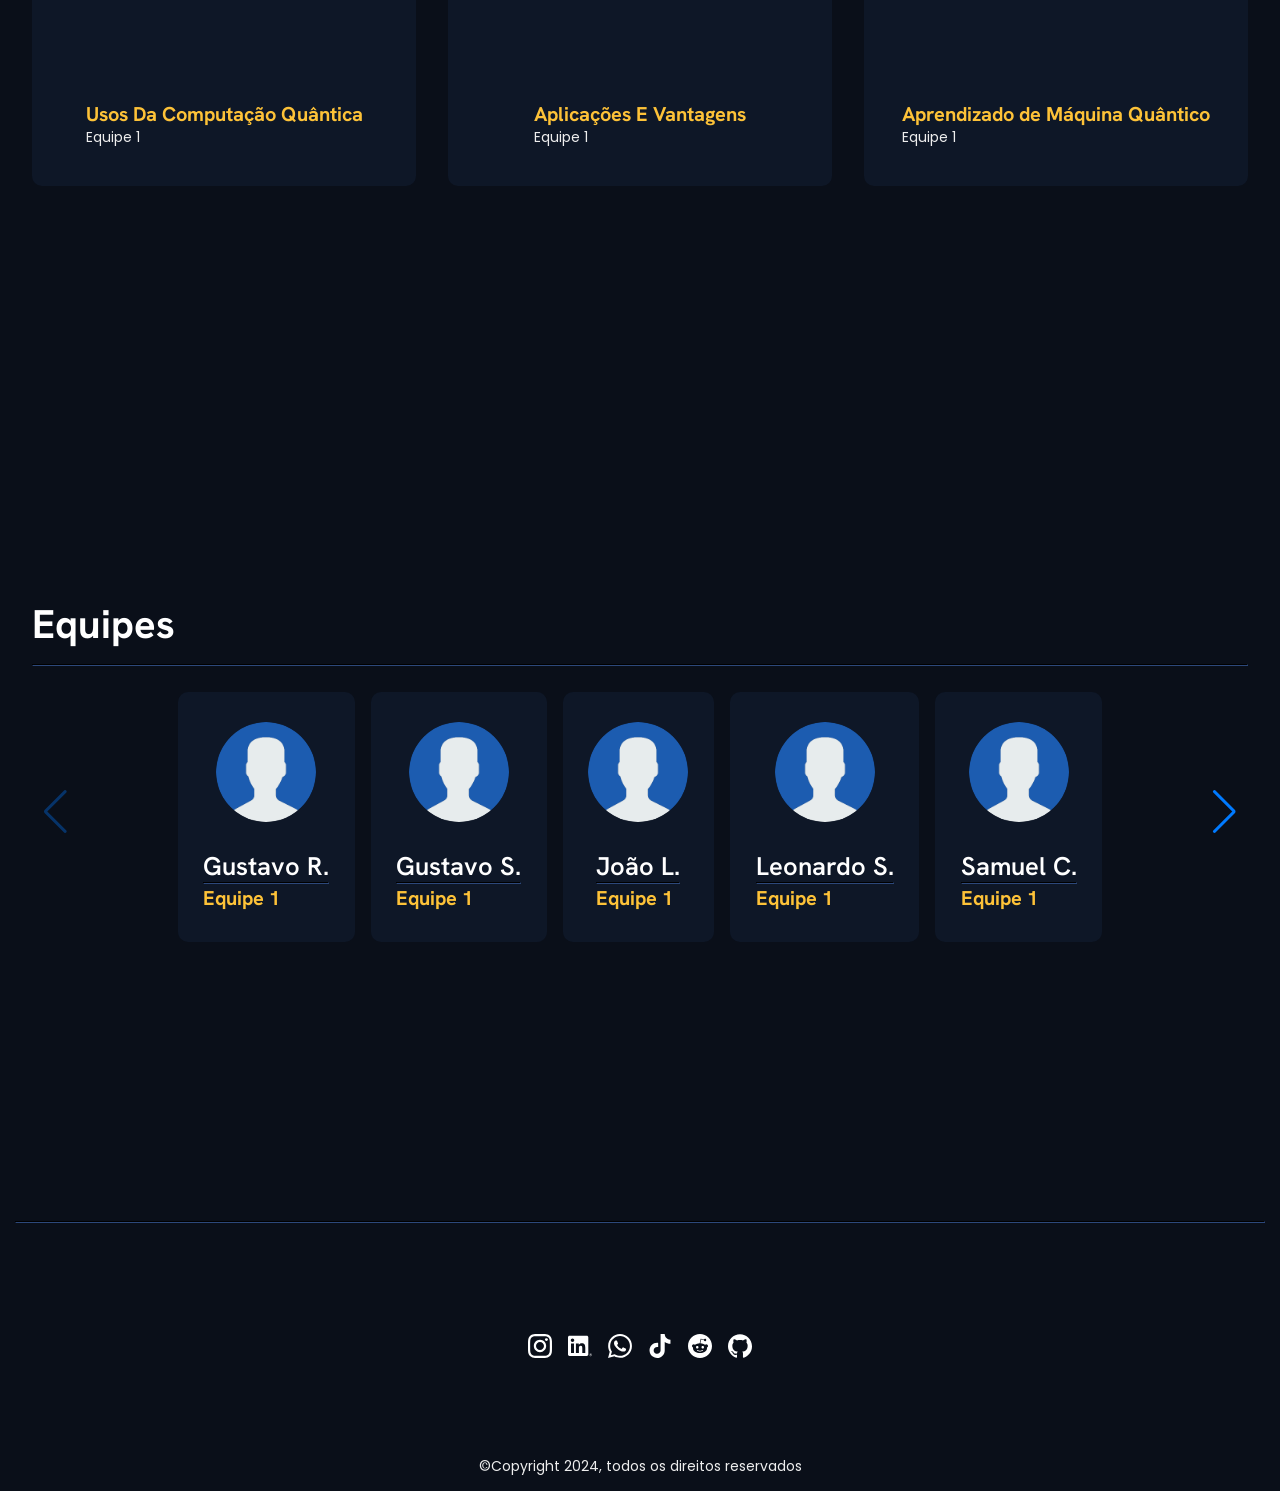
==== commit 2c1fbfad: "Revertendo" ====
--- a/index.html
+++ b/index.html
@@ -200,68 +200,6 @@
         </div>
       </div>
     </div>
-    <br>
-    <section id="funcionamento">
-    <h3 class="hanken-grotesk" >Funcionamento dos computadores quânticos</h3>
-    <p id="textoFuncionamento" class="poppins"> 
-      O funcionamento dos computadores quânticos é alimentado por dois fenômenos incríveis 
-      da mecânica quântica: superposição e emaranhamento. 
-      Esses conceitos revolucionários permitem que os qubits, as unidades básicas de informação, 
-      realizem cálculos em um mundo onde as regras da física tradicional não se aplicam. 
-      <br>
-     <strong> Clique para descobrir como essas maravilhas quânticas estão moldando o futuro da computação!</strong>
-    </p>
-    <div class="filter-text-container">
-      <div class="filter-texts">        
-        <button class="btn-cor-primaria btn-tamanho2 hanken-grotesk active" data-filter="qubits">Qubit</button>
-        <button class="btn-cor-primaria btn-tamanho2 hanken-grotesk" data-filter="superposicao">Superposição</button> 
-        <button class="btn-cor-primaria btn-tamanho2 hanken-grotesk" data-filter="entrelacamento">Entrelaçamento</button>
-      </div>
-  
-      <div class="filterable-texts">
-        <p class="regular-text poppins card" data-name="qubits">
-          Qubits são as unidades fundamentais de informação na computação quântica, funcionando de forma análoga aos bits na computação clássica. 
-          No entanto, ao contrário dos bits, que só podem existir em um estado de 0 ou 1 em um determinado momento, 
-          os qubits exploram os fenômenos quânticos para representar informações de maneira mais complexa.
-        </p>
-  
-        <p class="regular-text poppins card fcard-hide" data-name="superposicao">
-          A superposição é o pilar da mecânica quântica que possibilita a existência dos qubits. 
-          Essencialmente, ela significa que uma partícula quântica pode existir em múltiplos estados simultaneamente antes de ser medida. 
-          Isso significa que, ao contrário da física clássica, onde um objeto só pode estar em um estado definido, como 0 ou 1, 
-          um qubit pode representar uma combinação ponderada de ambos ao mesmo tempo. É como se a matéria estivesse "flutuando" em todos os estados possíveis até ser observada. 
-          Este é um dos conceitos mais intrigantes da física quântica e é a base para a revolucionária computação quântica. 
-        </p>
-  
-        <p class="regular-text poppins card fcard-hide" data-name="entrelacamento">
-          O Entrelaçamento é um fenômeno fascinante da física quântica no qual um grupo de partículas torna-se interligado de tal forma que não é possível determinar 
-          seus estados independentes sem considerar o estado das outras partículas do grupo. Isso significa que, mesmo quando separadas por grandes distâncias, 
-          as partículas emaranhadas compartilham correlações instantâneas e intrincadas, 
-          de forma que uma mudança no estado de uma partícula afeta instantaneamente o estado de outra, independentemente da distância entre elas. 
-          Este fenômeno desafia nossa intuição sobre a natureza da realidade e tem implicações profundas para a comunicação e computação quântica.
-        </p>
-      </div>
-    </div>
-    </section>
-    <br>
-    <div id="desenvolvimento">
-      <h3 class="hanken-grotesk"> Desenvolvimento da Computação Quântica</h3>
-  
-      <p class="poppins timeline-content">
-        O desenvolvimento da computação quântica começou nos anos 80 e 90 com conceitos teóricos, e na década de 2000, os primeiros qubits foram demonstrados em laboratório. 
-        Na década de 2010, empresas como IBM, Google e Microsoft competiram para construir computadores quânticos mais poderosos, chegando a sistemas com dezenas e até centenas de qubits. 
-        No entanto, desafios como a coerência dos qubits e a construção de sistemas escaláveis persistem.
-        <br>
-        Apesar disso, a pesquisa continua avançando, e a computação quântica promete revolucionar áreas como criptografia, simulação de materiais e inteligência artificial.
-        <br>
-        Entretanto, a implementação total da computação quântica enfrenta desafios significativos. 
-        Os qubits, unidades fundamentais de informação quântica, são extremamente sensíveis ao ambiente externo, perdendo sua coerência rapidamente e 
-        tornando-se propensos a erros de leitura e escrita.
-        <br>
-        Além disso, construir sistemas quânticos escaláveis é complexo, exigindo controle preciso e 
-        interconexão eficiente de muitos qubits. A tolerância a falhas também é crucial, pois os qubits são suscetíveis a flutuações e ruídos. 
-      </p>
-    </div>
   </main>
   <section id="reportagens">
     <h3 class="hanken-grotesk">
--- a/Assets/CSS/home.css
+++ b/Assets/CSS/home.css
@@ -35,7 +35,7 @@
   width: calc(100% - var(--page-margin));
   min-height: fit-content + calc(2 * var(--page-margin));
   height: fit-content;
-  margin: 8vh 0;
+  margin: 0 calc(var(--page-margin) / 2);
   padding: 0;
 }
 
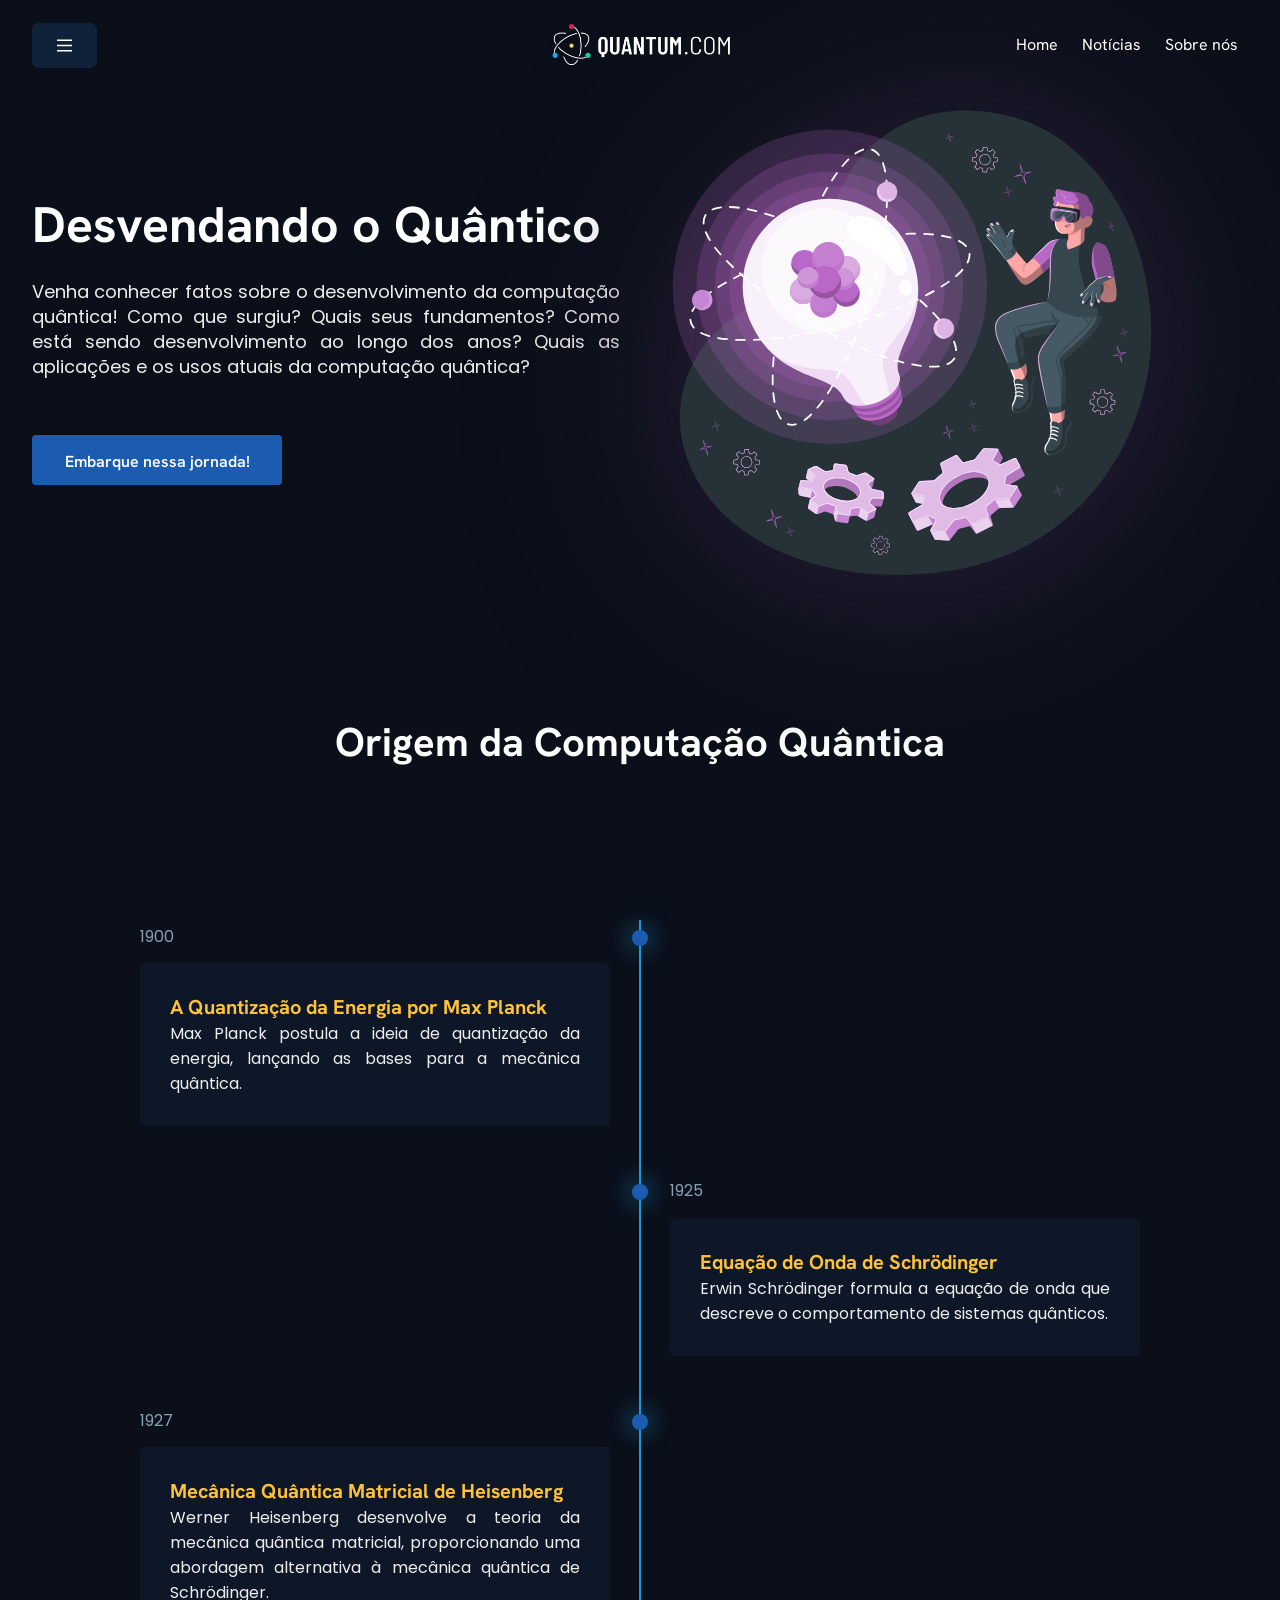
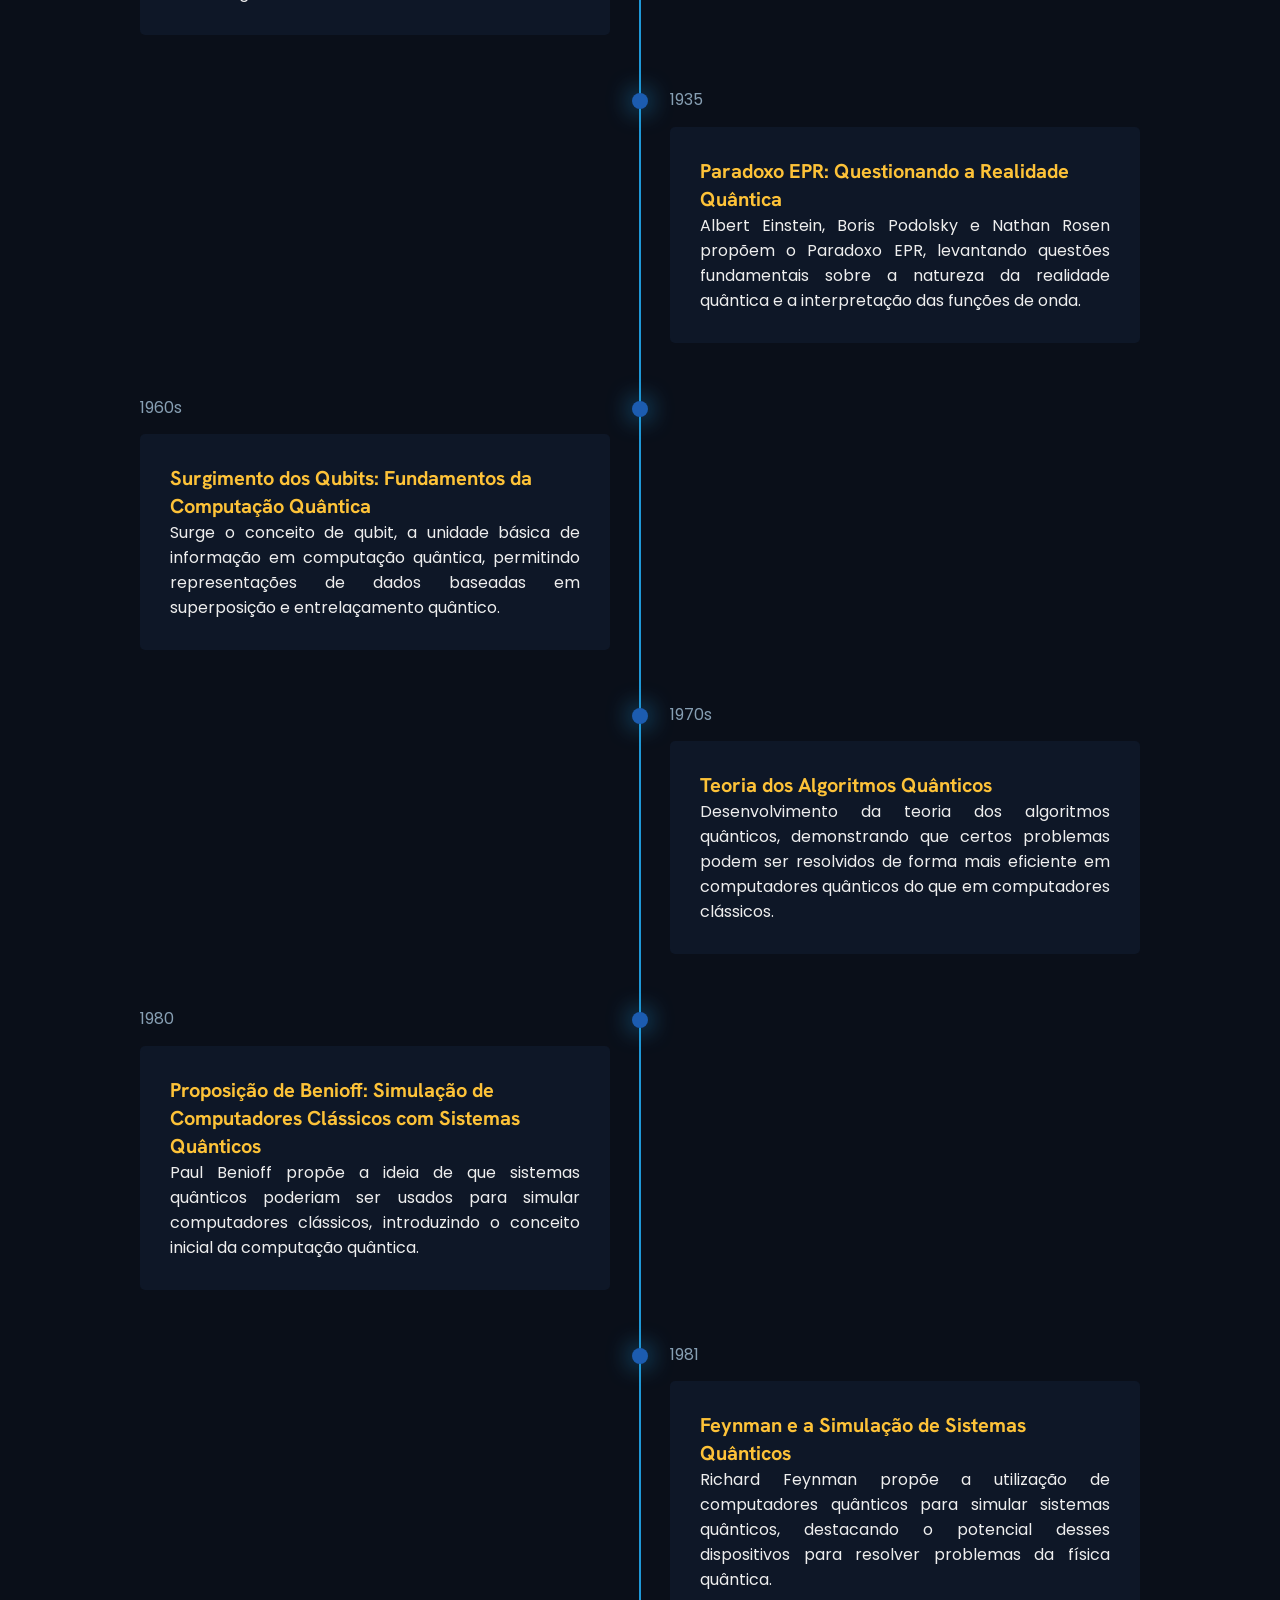
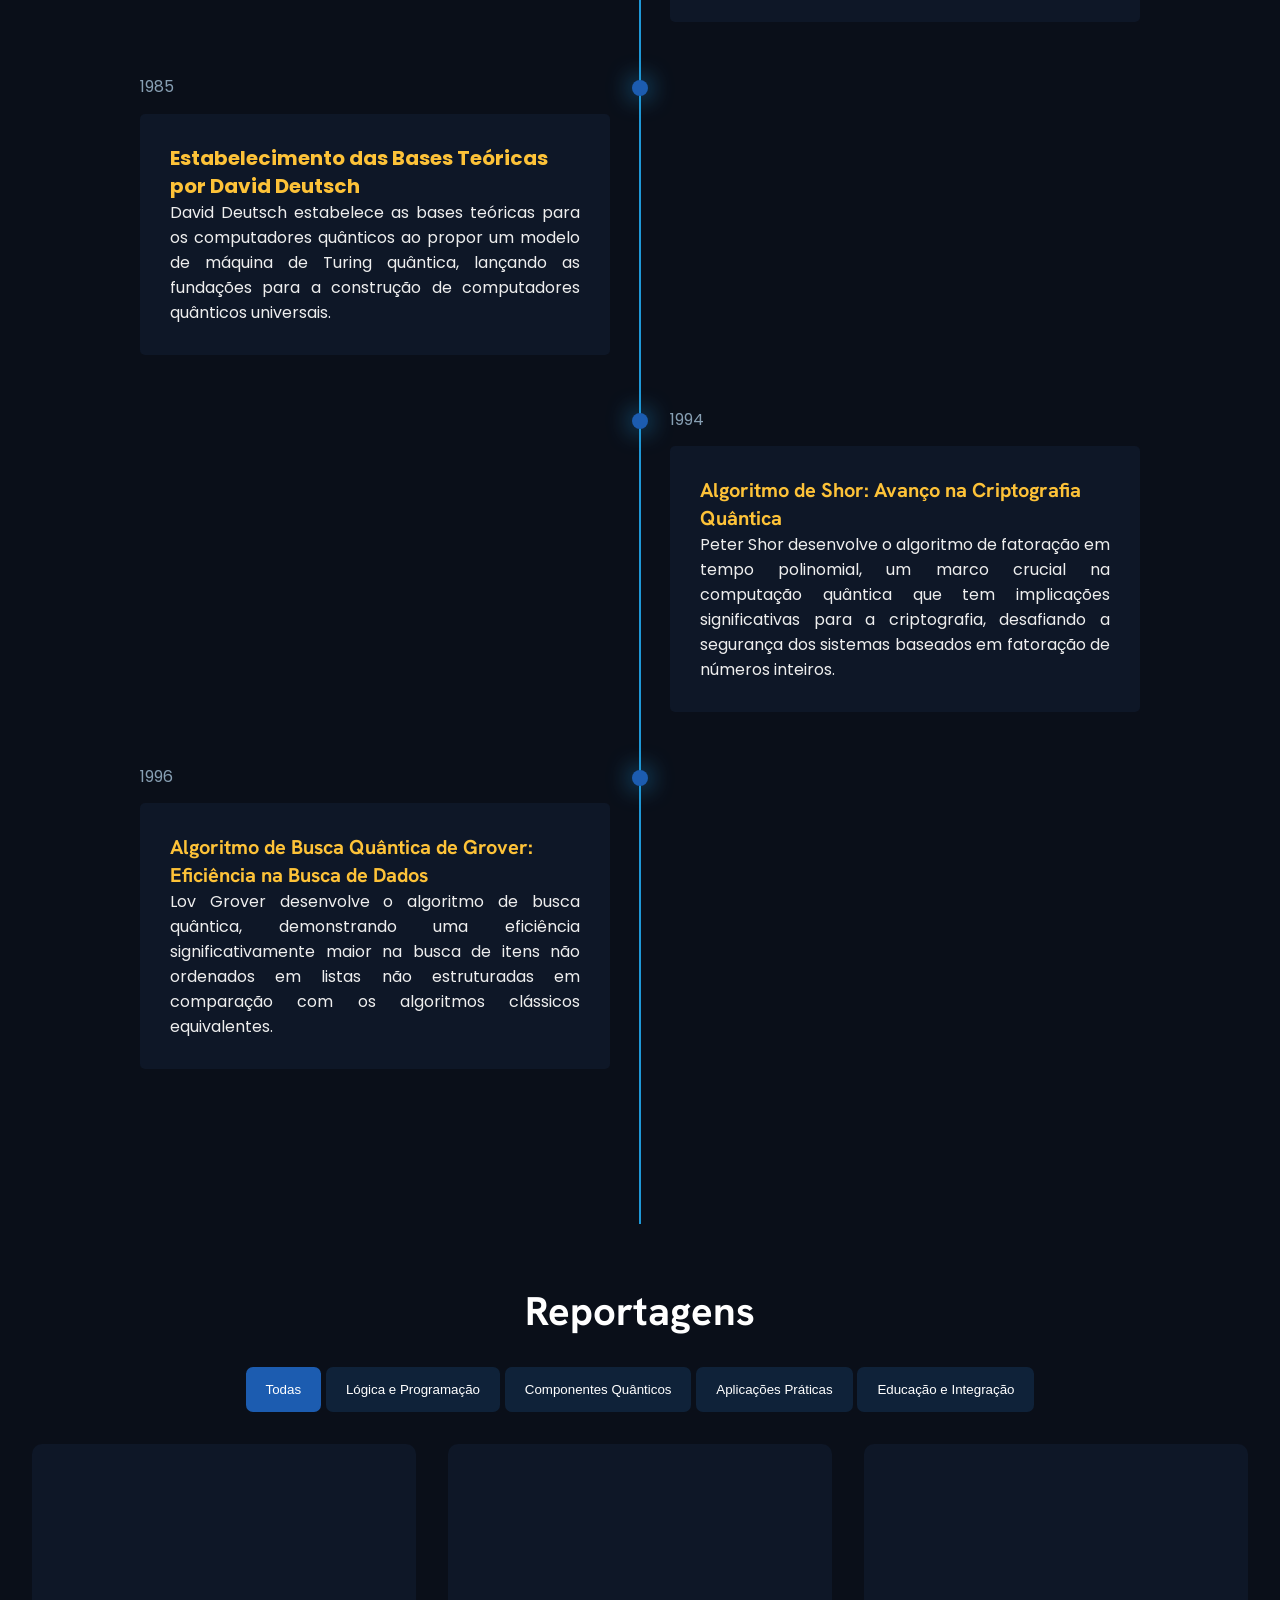
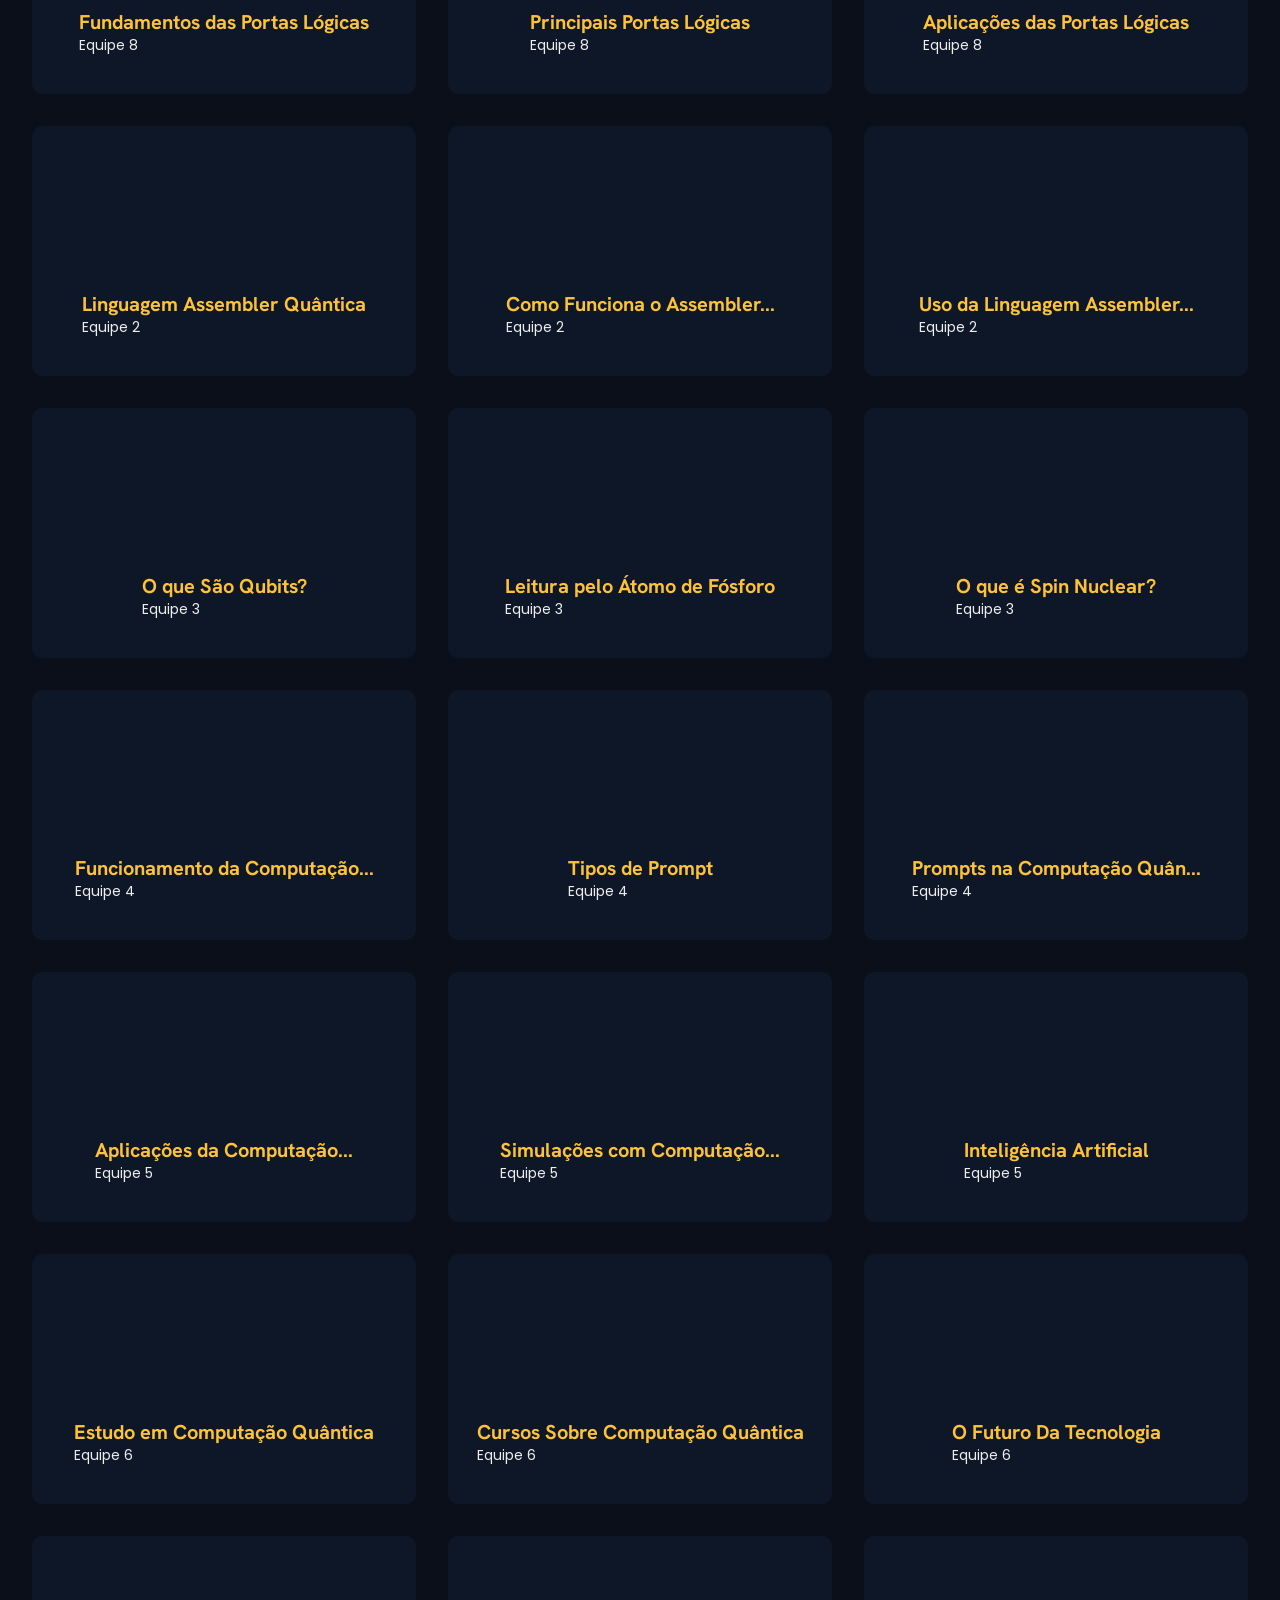
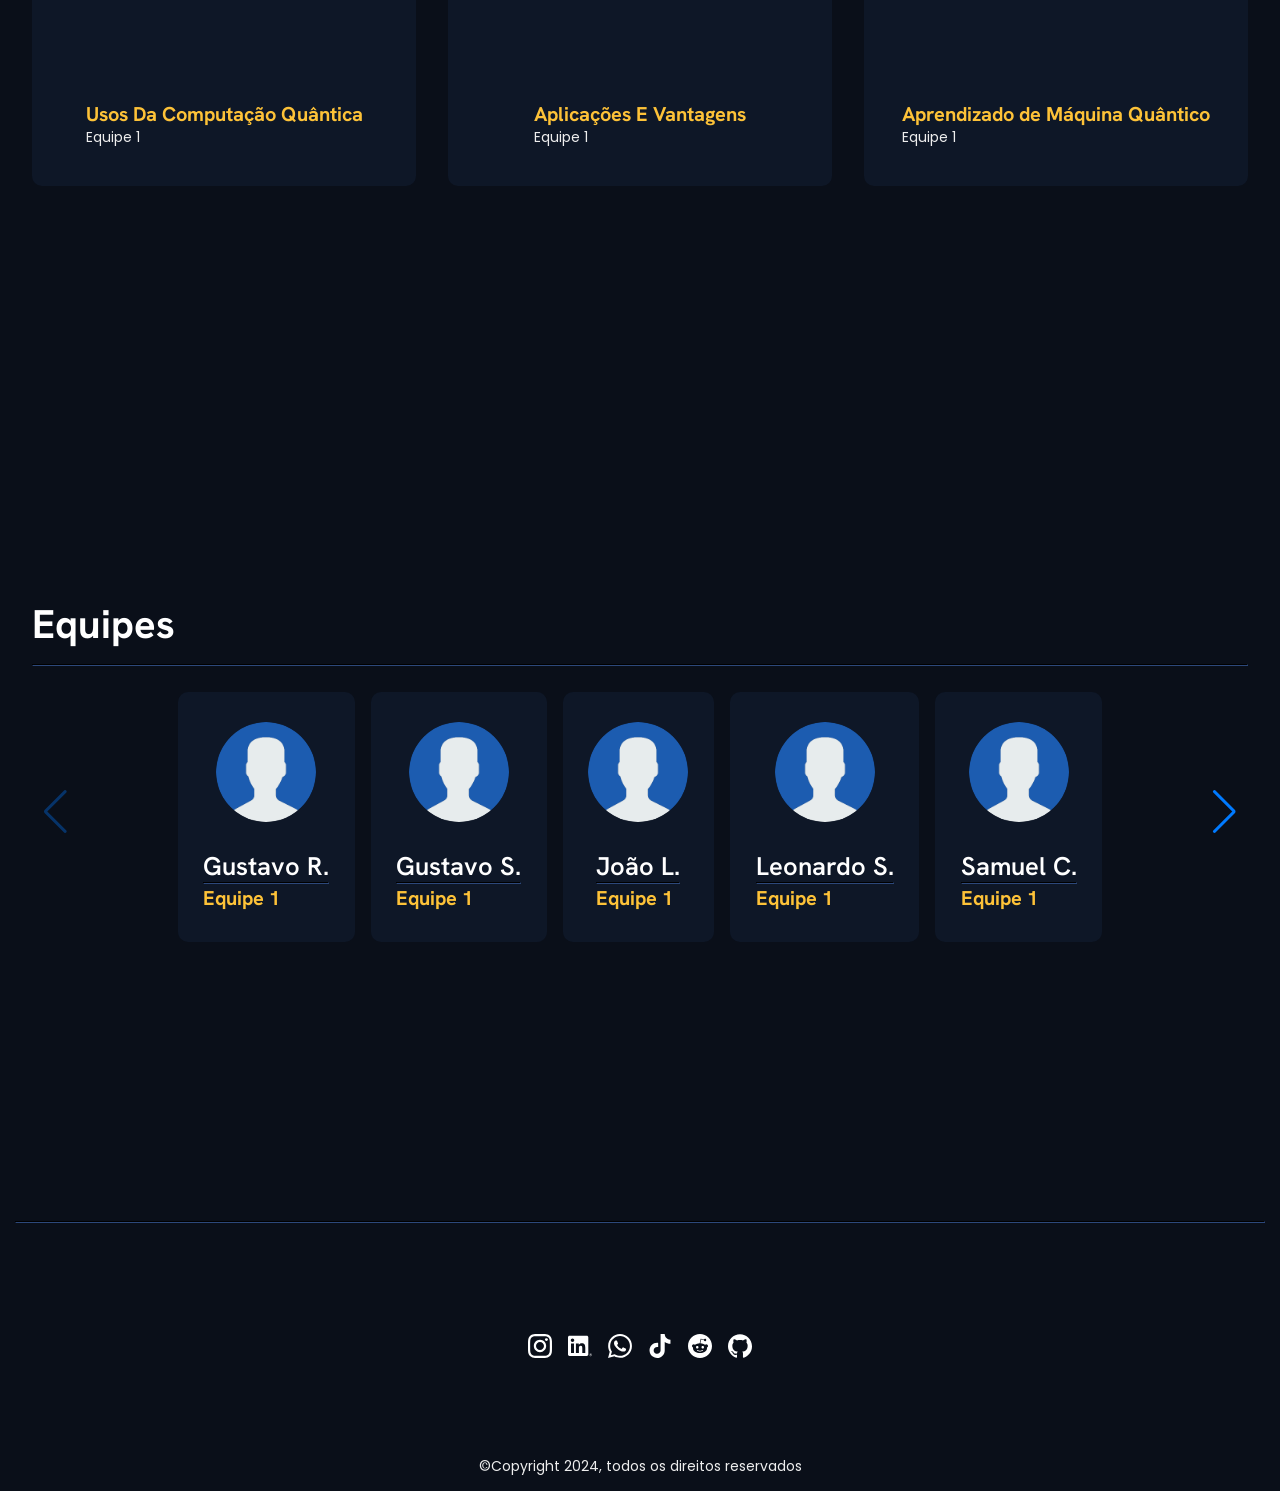
==== commit 64dc7064: "Update index.html" ====
--- a/index.html
+++ b/index.html
@@ -886,7 +886,7 @@
 
 
   <!-- Swiper JS -->
-  <script src="https://cdn.jsdelivr.net/npm/swiper@11/swiper-bundle.min.js"></script>
+  <script src="https://cdn.jsdelivr.net/npm/swiper@11/swiper-bundle.min.js" type="text/javascript" ></script>
   <!-- Initialize Swiper -->
   <script>
     var swiper = new Swiper(".mySwiper", {
@@ -896,10 +896,9 @@
       },
     });
   </script>
-  <script src="./Assets/Scripts/timeline.js"></script>
-  <script src="./Assets/Scripts/filterCards.js"></script>
-  <script src="./Assets/Scripts/home.js"></script>
-  <script src="./Assets/Scripts/changeText.js"></script>
+  <script src="./Assets/Scripts/timeline.js" type="text/javascript" ></script>
+  <script src="./Assets/Scripts/filterCards.js" type="text/javascript" ></script>
+  <script src="./Assets/Scripts/home.js" type="text/javascript" ></script>
 </body>
 
 </html>
--- a/Assets/CSS/home.css
+++ b/Assets/CSS/home.css
@@ -5,9 +5,6 @@
 @import './Components/timeline.css';
 @import './Components/Cards-animados.css';
 @import './Components/reportagens.css';
-@import './Components/funcionamento.css';
-@import './Components/desenvolvimento.css';
-
 
 :root {
   /* Tamanho base da fonte */
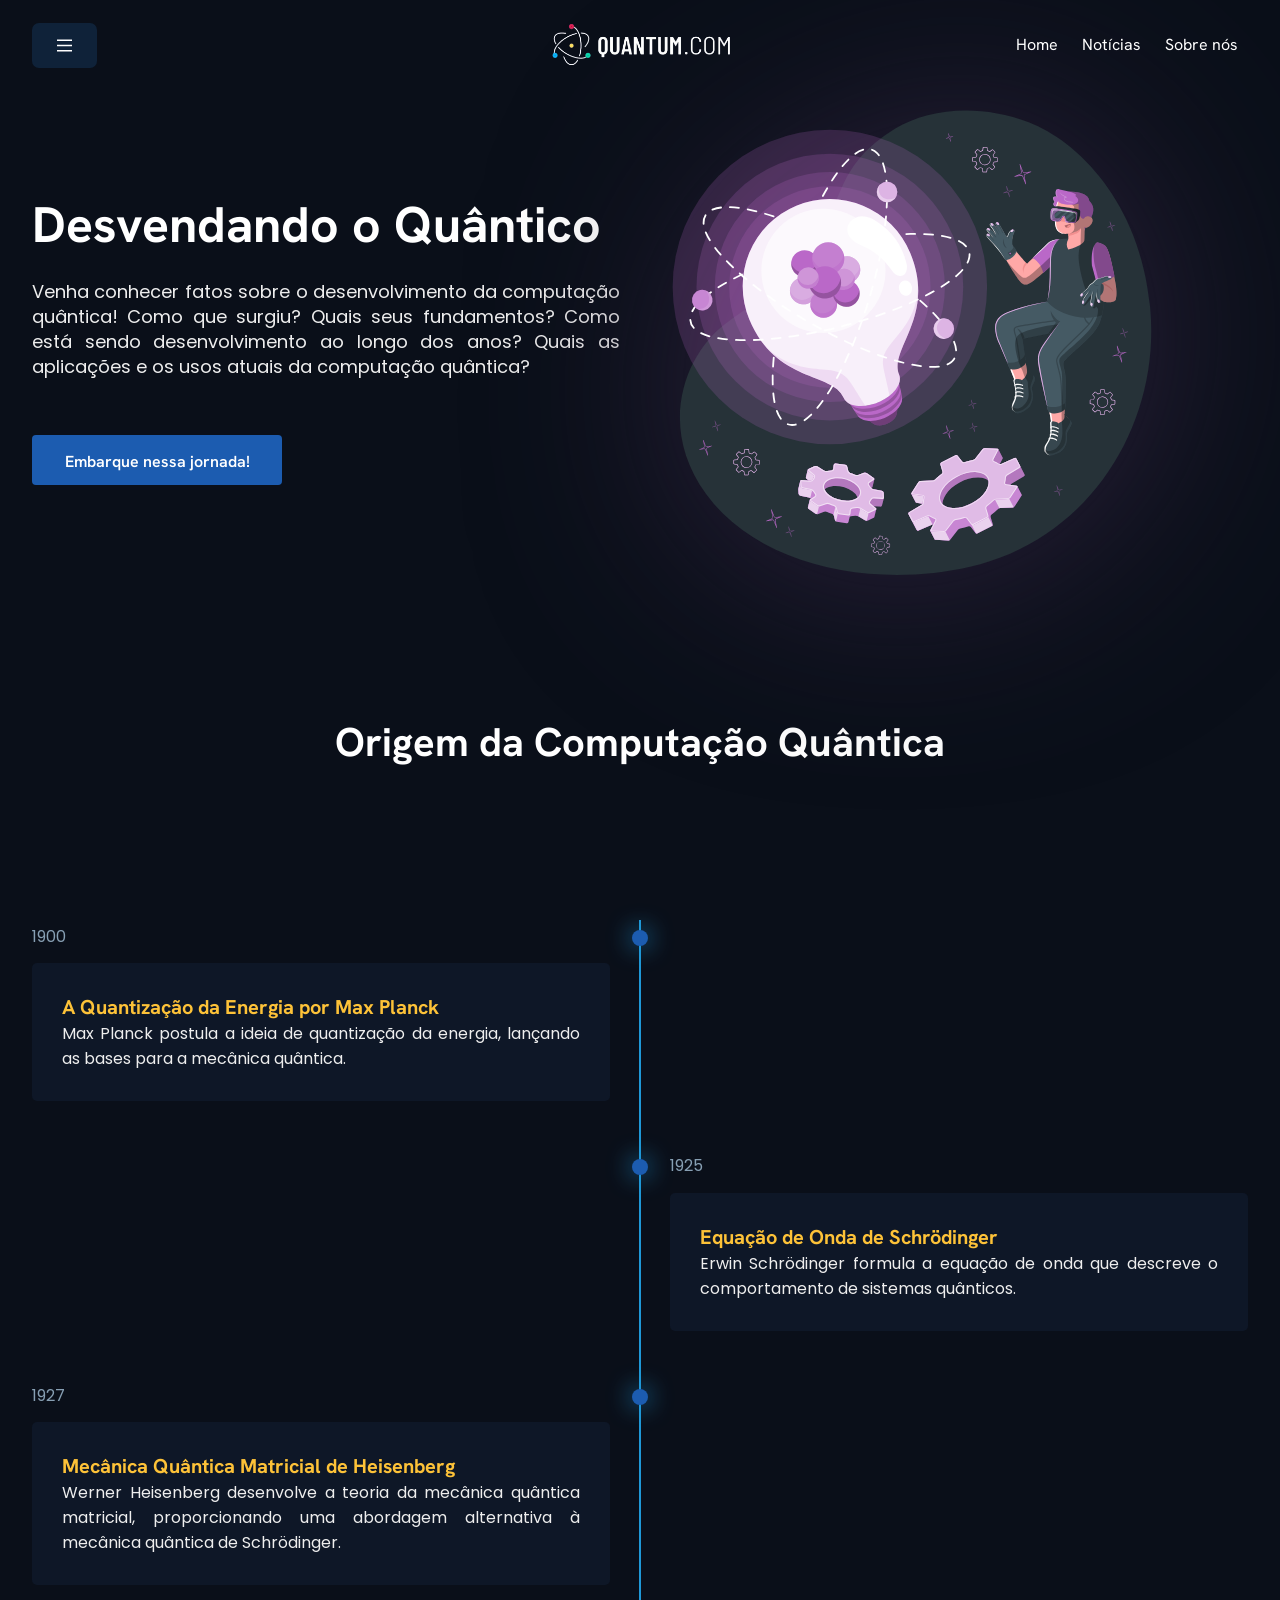
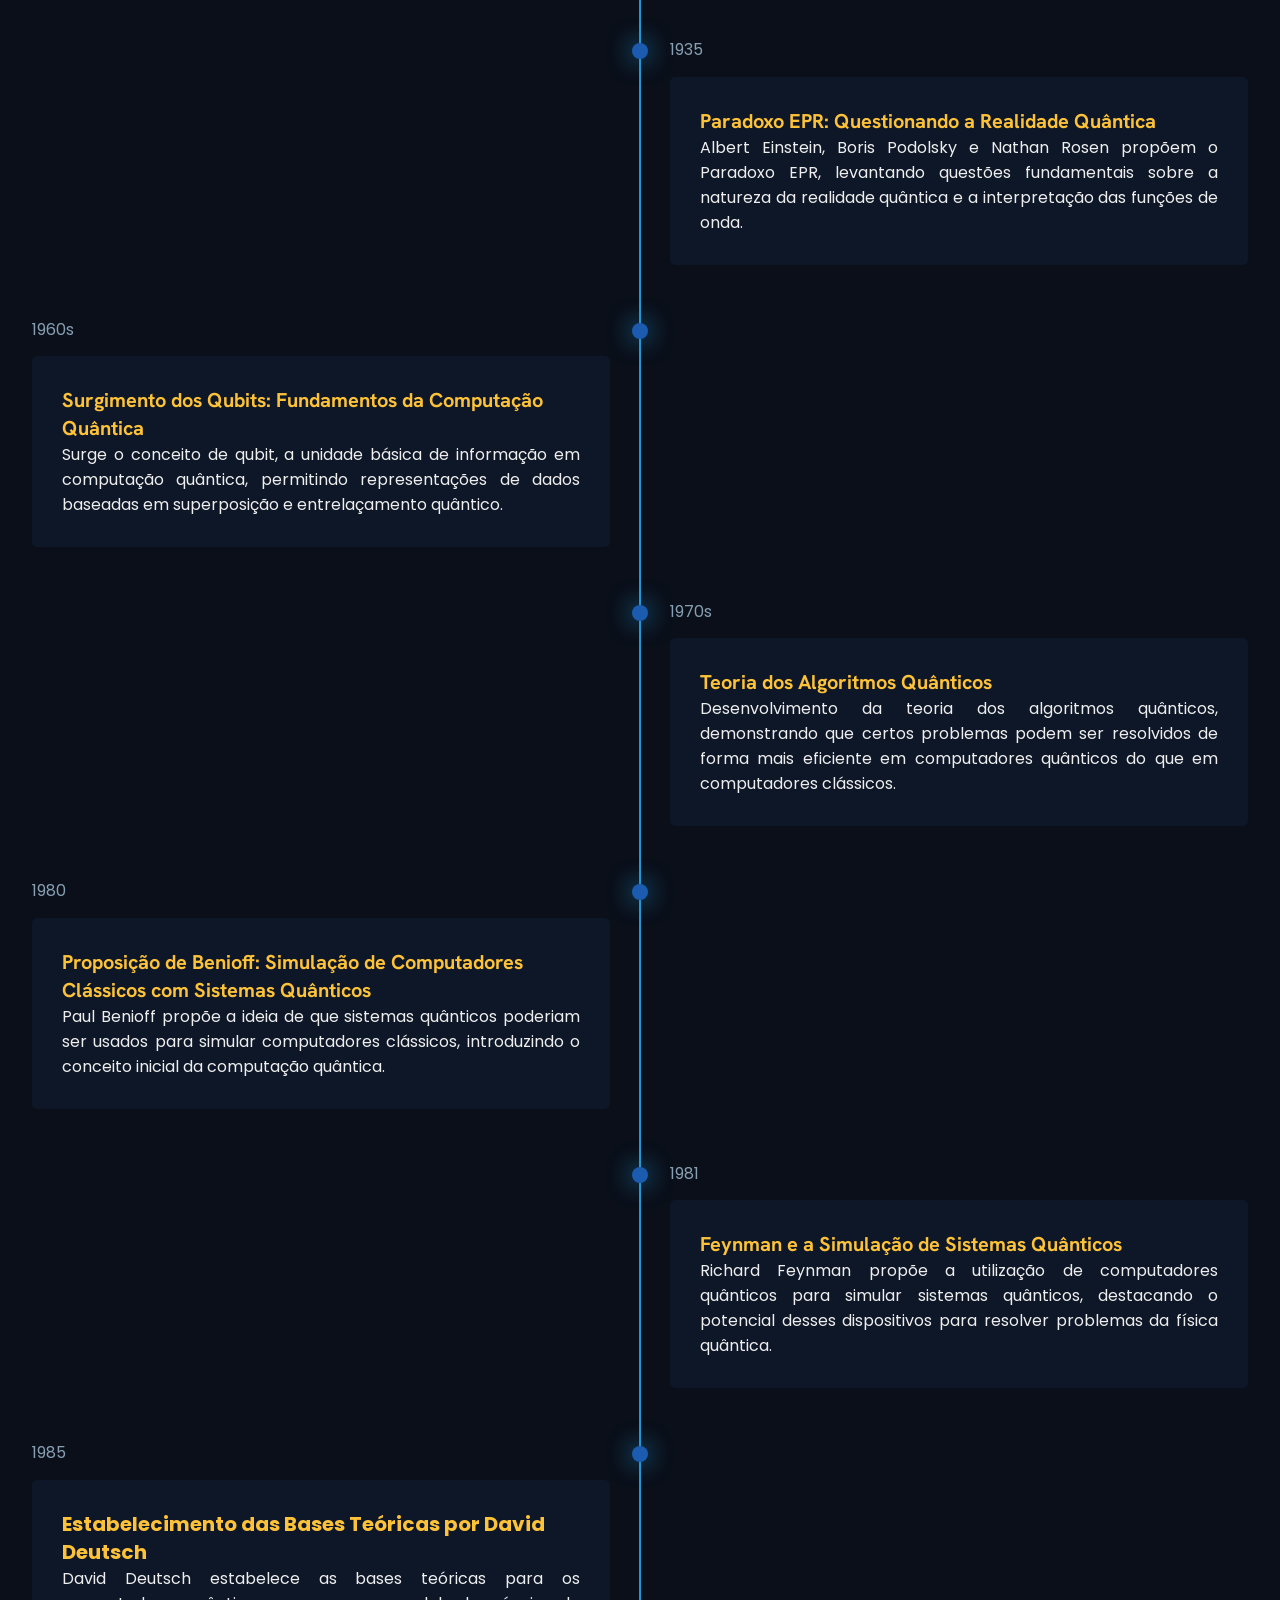
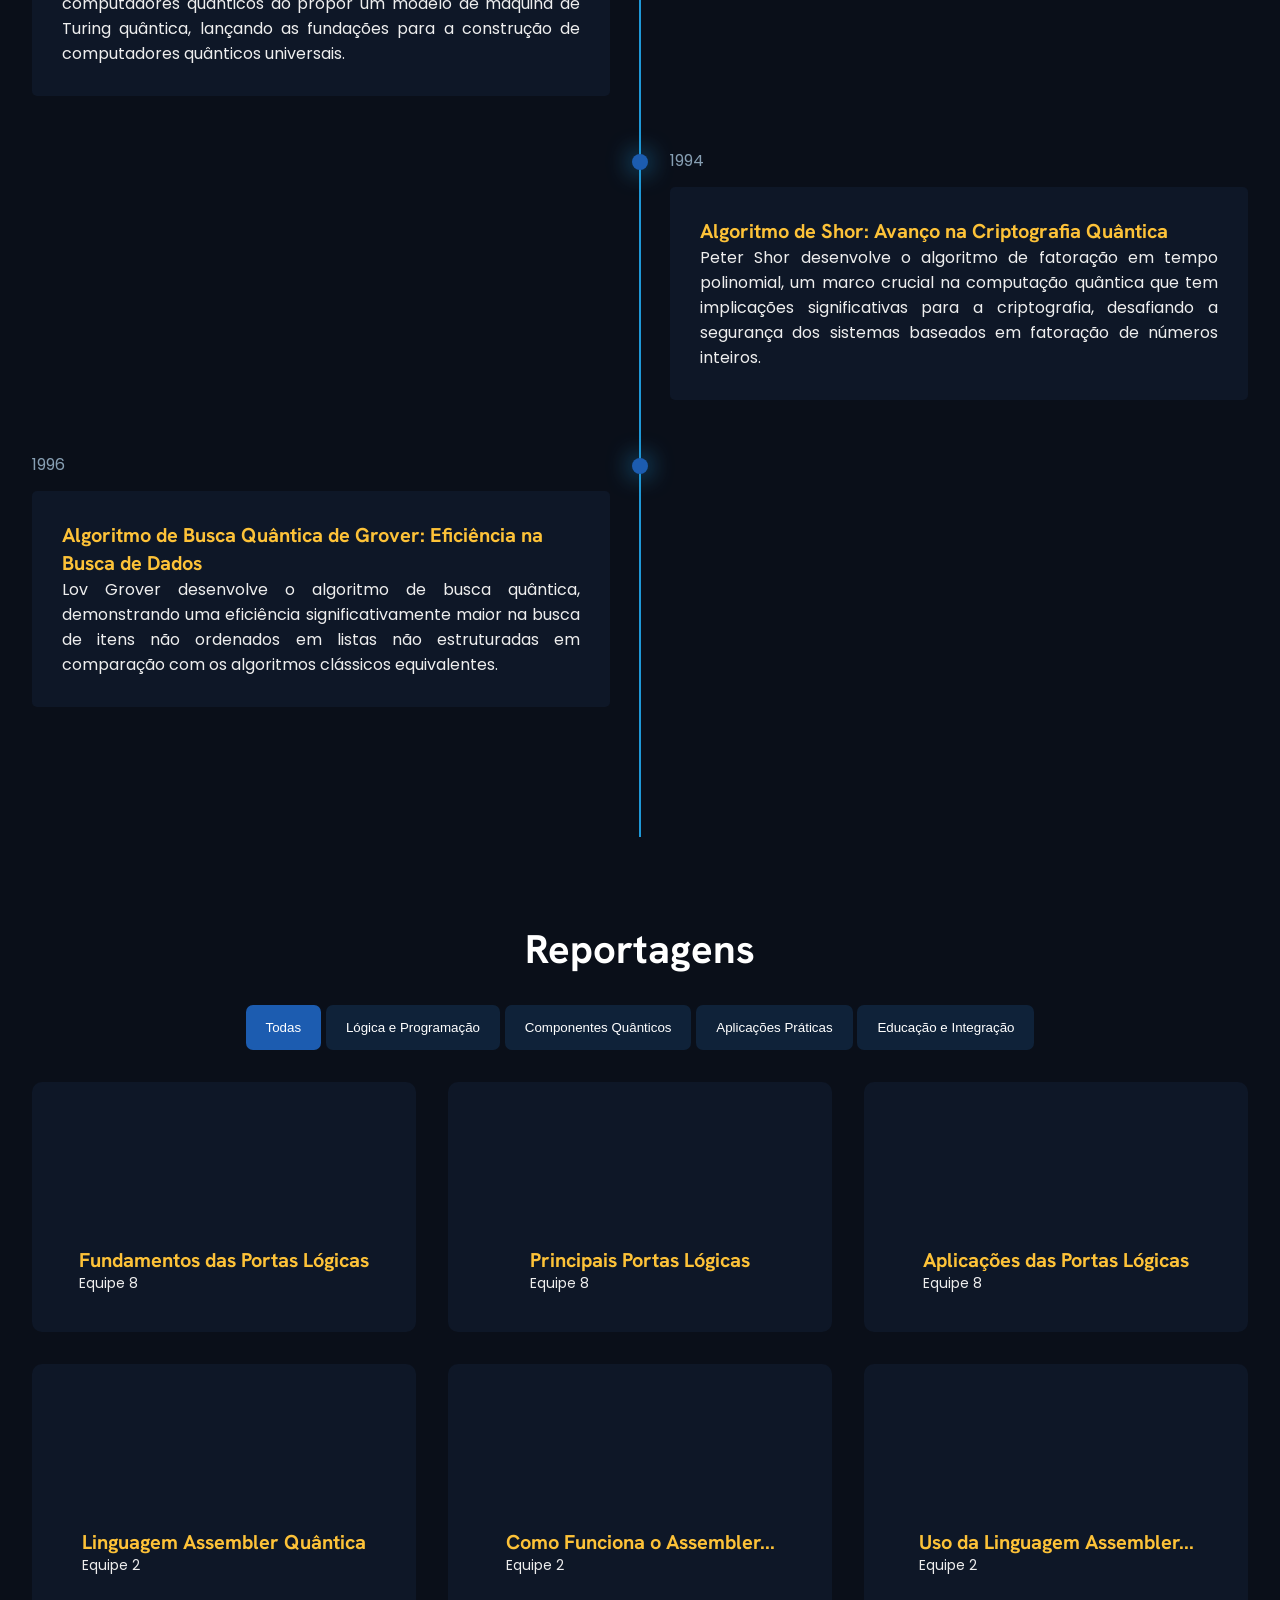
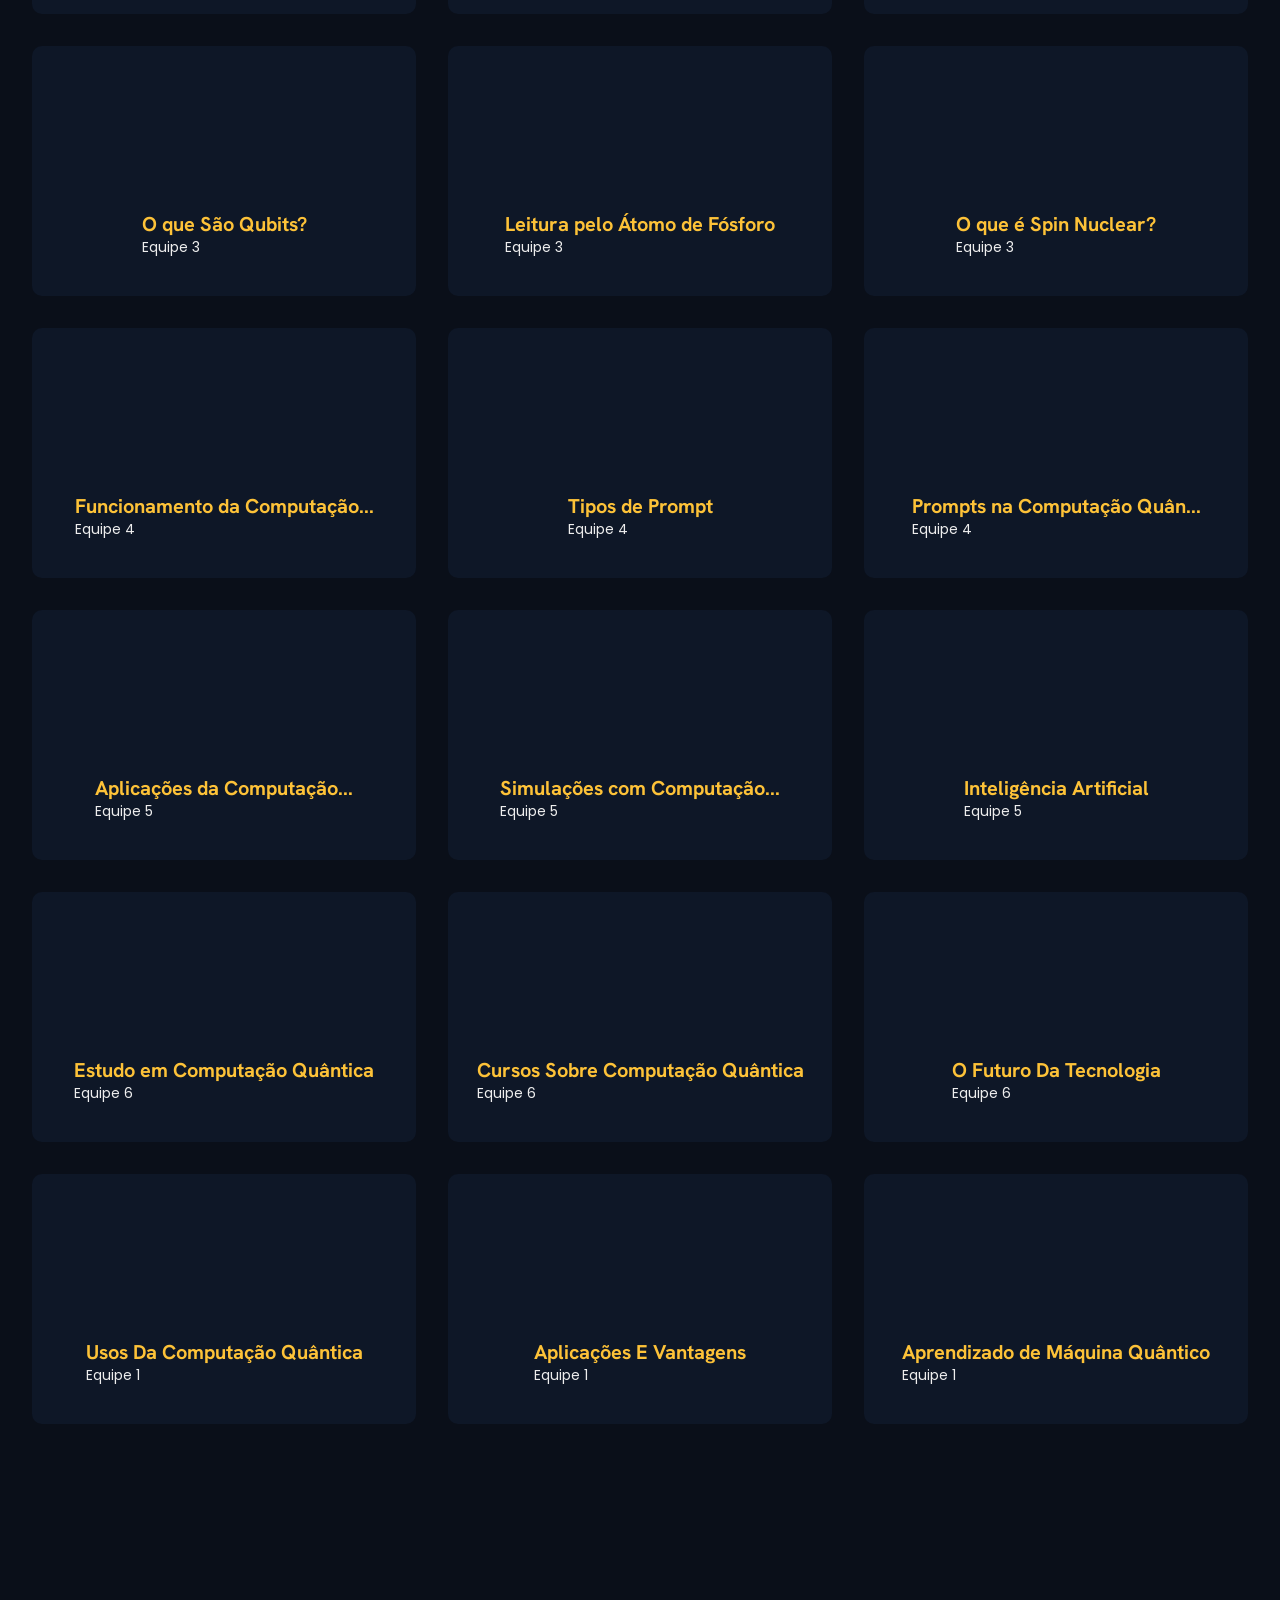
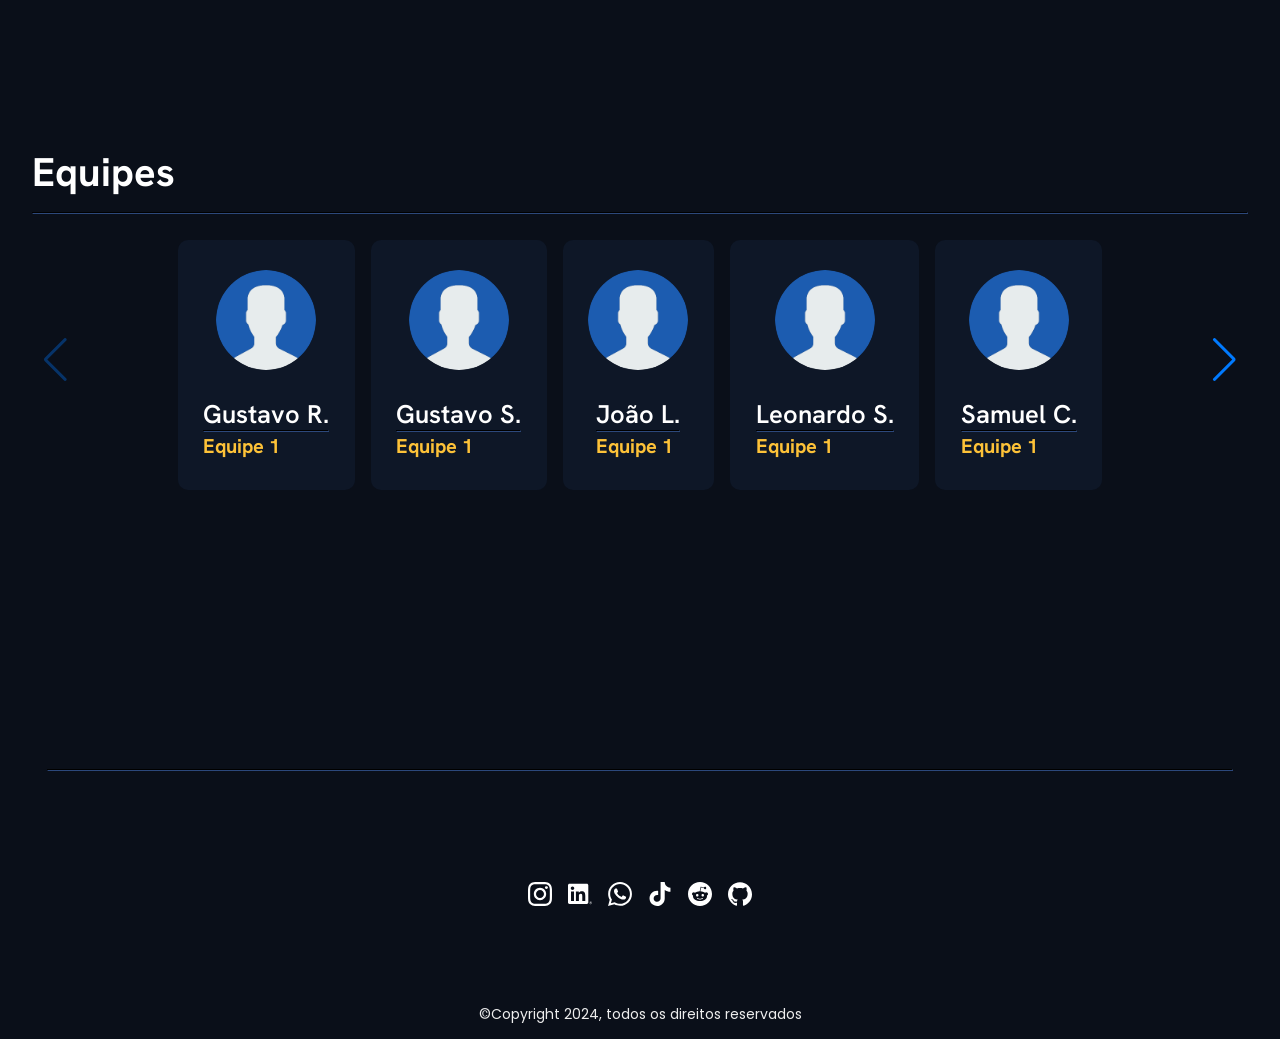
==== commit 3d262b74: "Editando código pelo github do celular Colocando link de redirecionamento certo tanto no meu menu qu" ====
--- a/index.html
+++ b/index.html
@@ -37,18 +37,18 @@
         <a href="./index.html">Home</a>
       </li>
       <li>
-        <a href="">Notícias</a>
+        <a href="#reportagens">Notícias</a>
       </li>
       <li>
-        <a href="./Paginas/SobreNos/index.html">Sobre nós</a>
+        <a href="./Paginas/SobreNos/about.html">Sobre nós</a>
       </li>
     </ul>
     <nav class="poppins menu__links hidden">
       <ul>
         <li class="navigation__home mobile__show">
           <a href="./index.html">Home</a>
-          <a href="">Notícias</a>
-          <a href="">Sobre nós</a>
+          <a href="#reportagens">Notícias</a>
+          <a href="./Paginas/SobreNos/about.html">Sobre nós</a>
         </li>
         <hr class="mobile__show" />
         <li><a href="./Paginas/PortasLogicas/pgInicial.html">Portas Lógicas Quânticas</a></li>
--- a/Assets/CSS/home.css
+++ b/Assets/CSS/home.css
@@ -6,6 +6,10 @@
 @import './Components/Cards-animados.css';
 @import './Components/reportagens.css';
 
+html{
+  overflow-x: hidden;
+}
+
 :root {
   /* Tamanho base da fonte */
   --page-margin: 4rem;
@@ -32,23 +36,26 @@
   width: calc(100% - var(--page-margin));
   min-height: fit-content + calc(2 * var(--page-margin));
   height: fit-content;
-  margin: 0 calc(var(--page-margin) / 2);
+  margin: 0;
   padding: 0;
 }
 
 header {
   width: 100vw;
+  max-width: 100%;
   /* background-color: #1F98D7; */
   min-height: 10vh;
   display: flex;
   align-items: center;
-  padding: 0 calc(var(--page-margin) / 2); 
   z-index: 4;
+  padding-left: calc(var(--page-margin) / 2);
+  padding-right: calc(var(--page-margin) / 2);
 }
 
 header.scrolled{ 
   background-color: rgba(14,23,39); 
 }
+
 
 .menu__links {
   min-height: 90vh;
@@ -200,16 +207,19 @@
 
 
 @media screen and (max-width: 1023px) {
-  html{overflow-x: hidden;}
   :root {
     --base-font-size: 14px;
     --page-margin: 2rem;
   }
-
+  body{
+    overflow-x: hidden;
+  }
   
   header{
     width: 100vw;
-    overflow-x: hidden;
+    max-width: 100%;
+    min-height: 75px;
+    overflow: hidden;
   }
 
   main h2{
@@ -232,23 +242,15 @@
   }
 }
 
+
+
 @media screen and (max-width: 768px) {
+  header{
+    width: 100vw;
+    min-height: 75px;
+    overflow: hidden;
+  }
   .logo{
     width: 50%;
   }
 }
-
-@media screen and (max-width: 768px) {
-  header{
-    overflow: hidden;
-  }
-  .logo{
-    width: 30%;
-  }
-}
-
-@media screen and (max-width: 468px) {
-  .logo{
-    width: 50%
-  }
-}
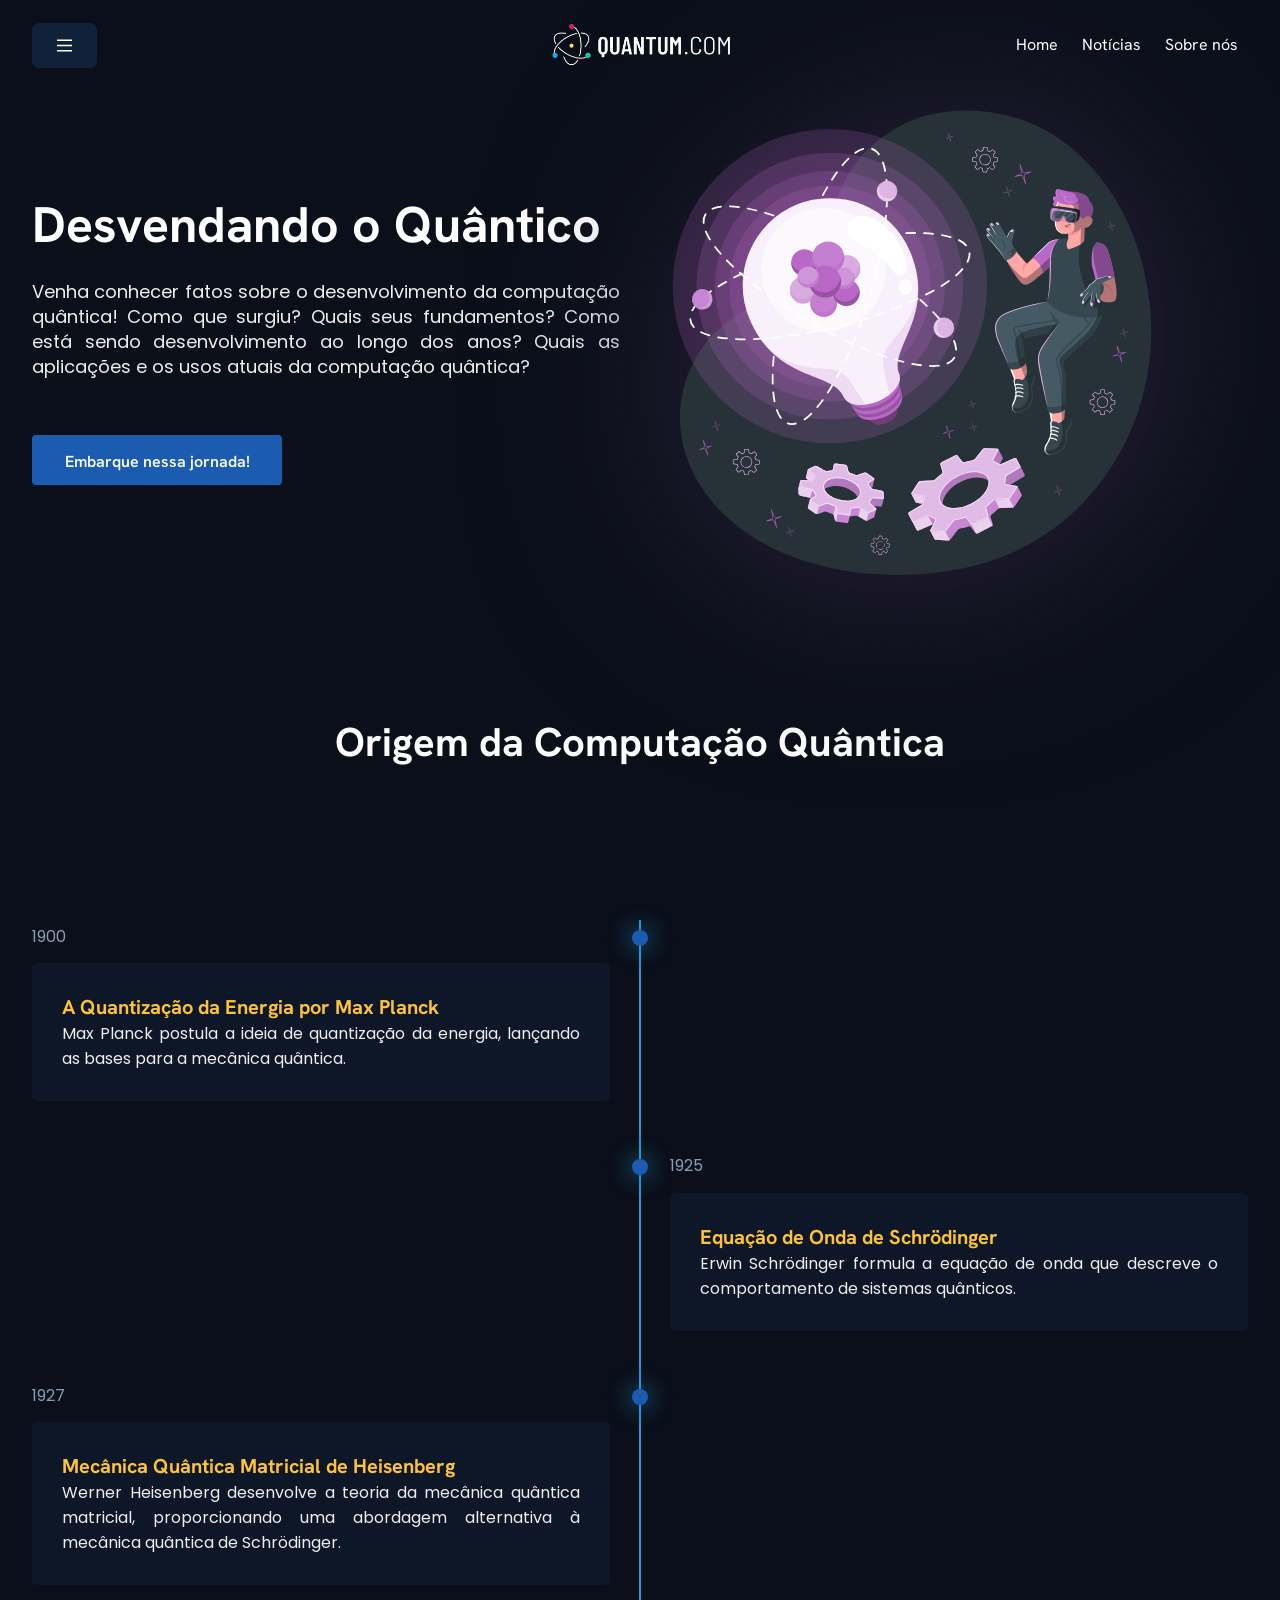
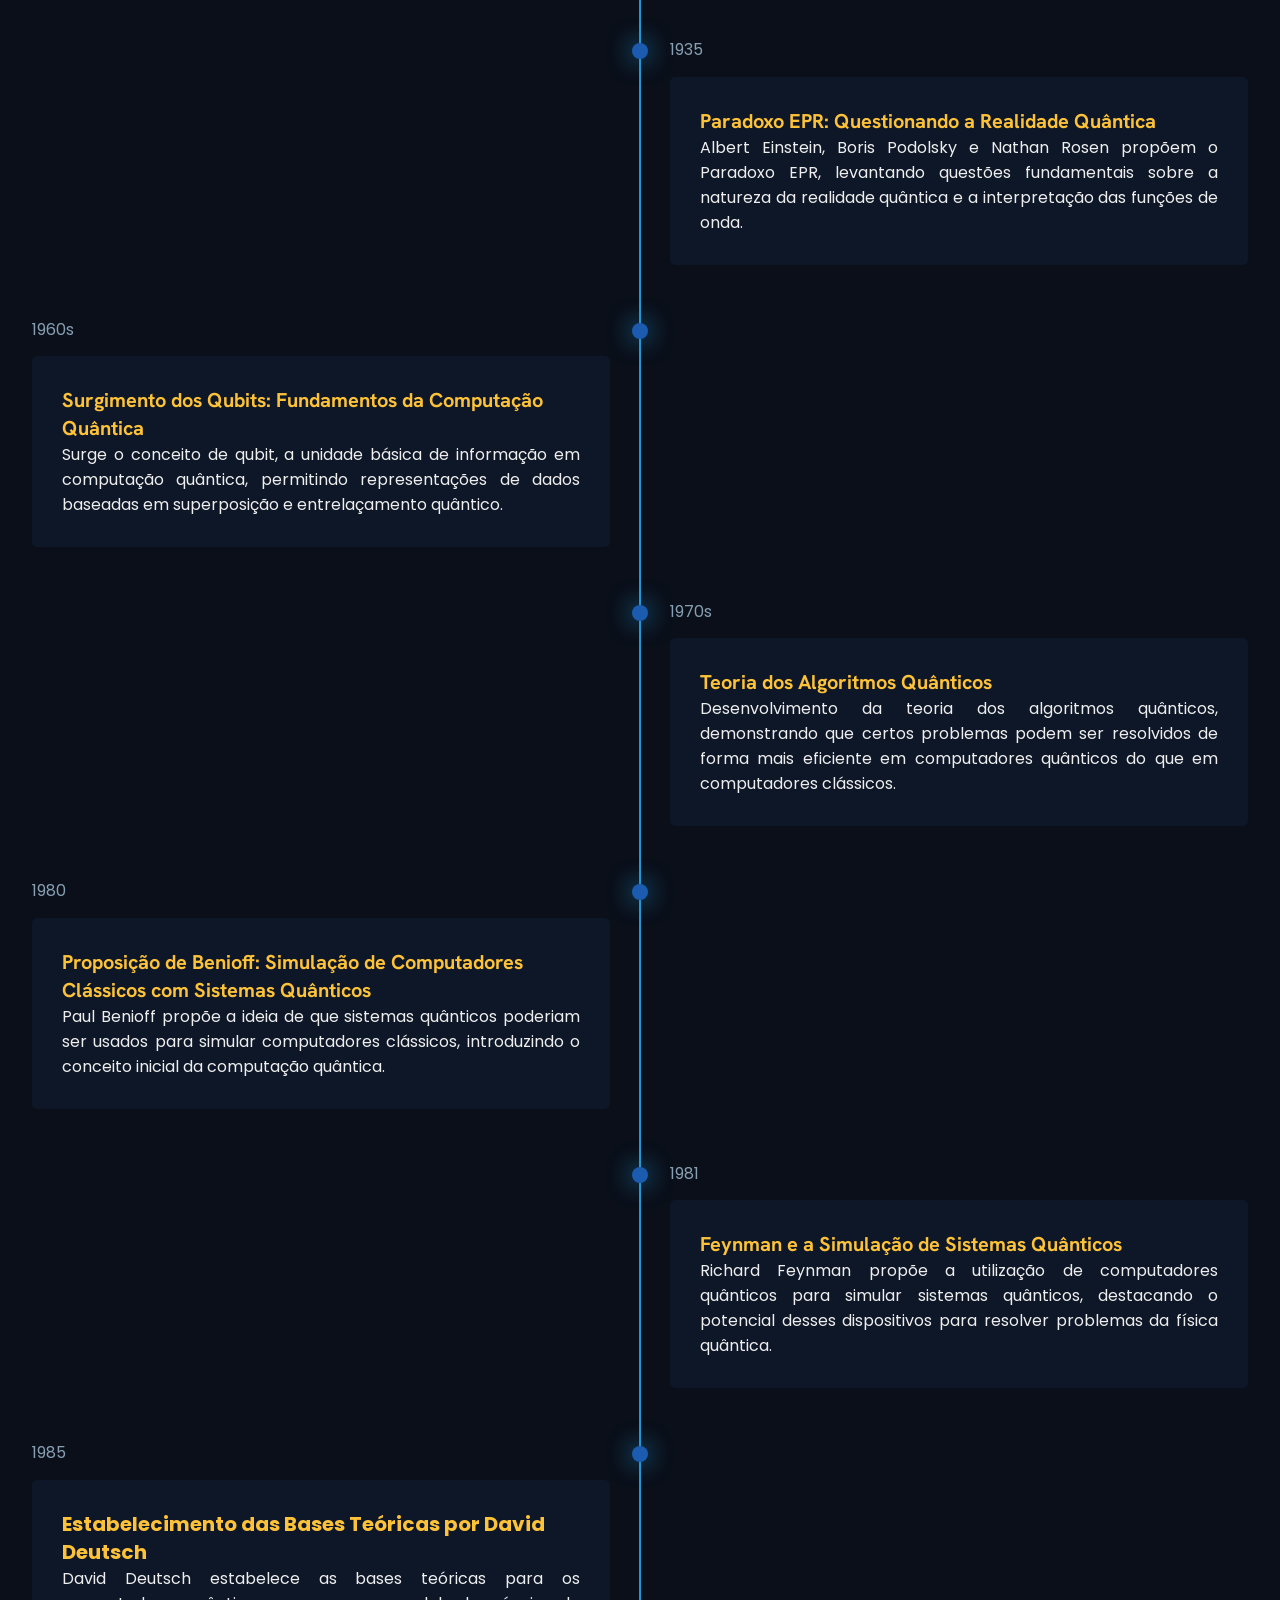
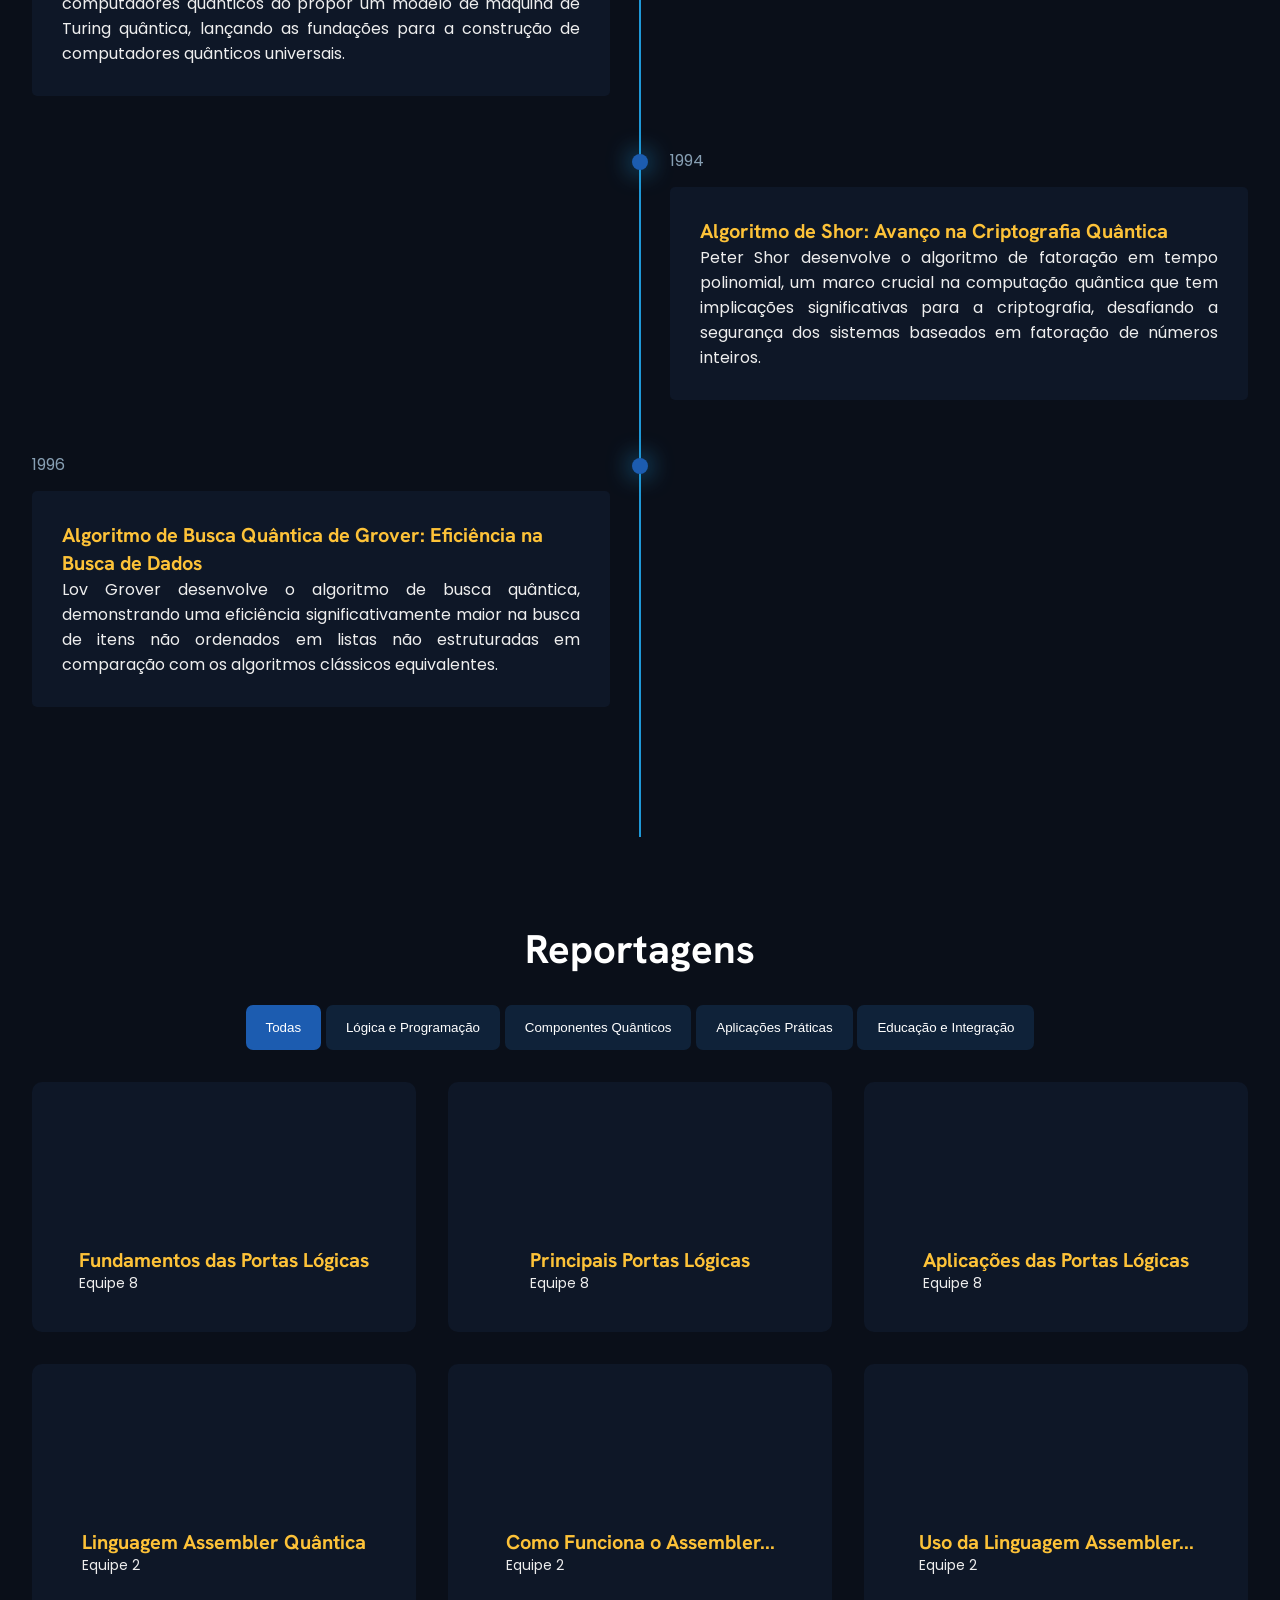
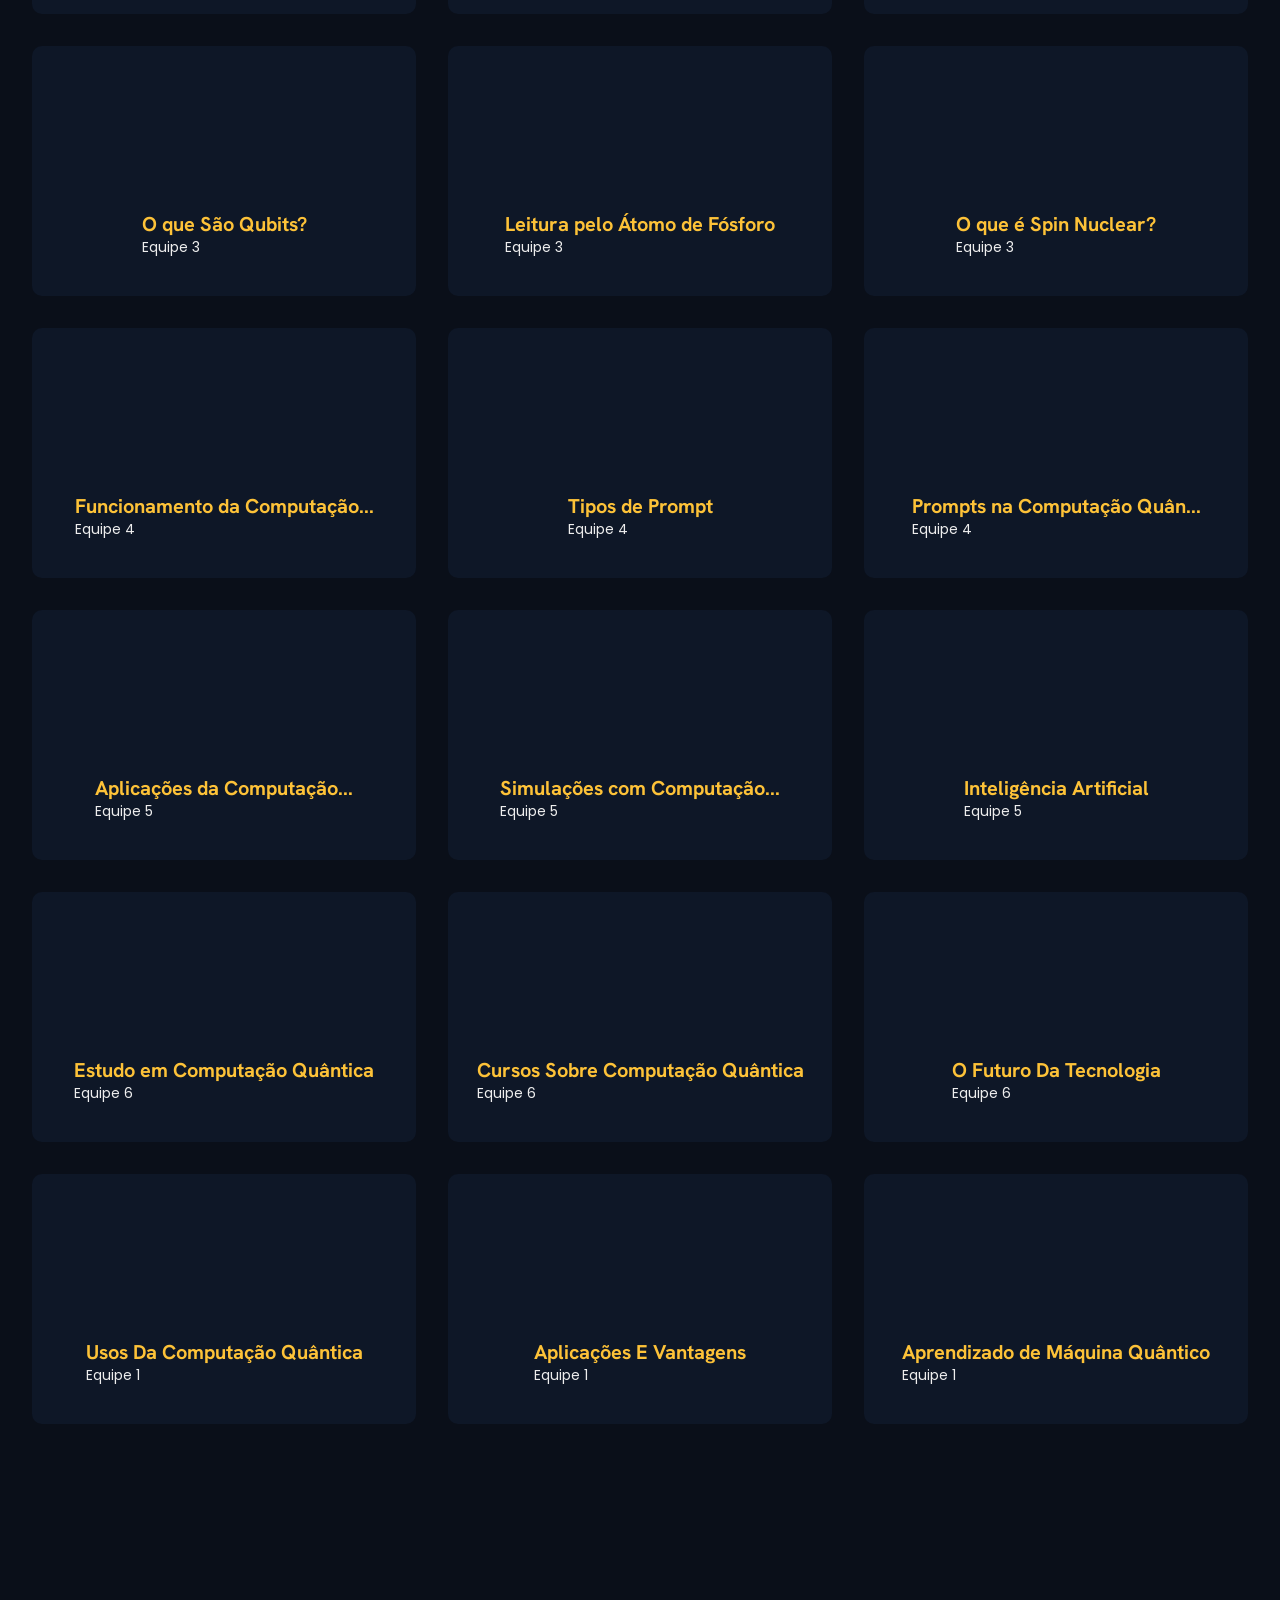
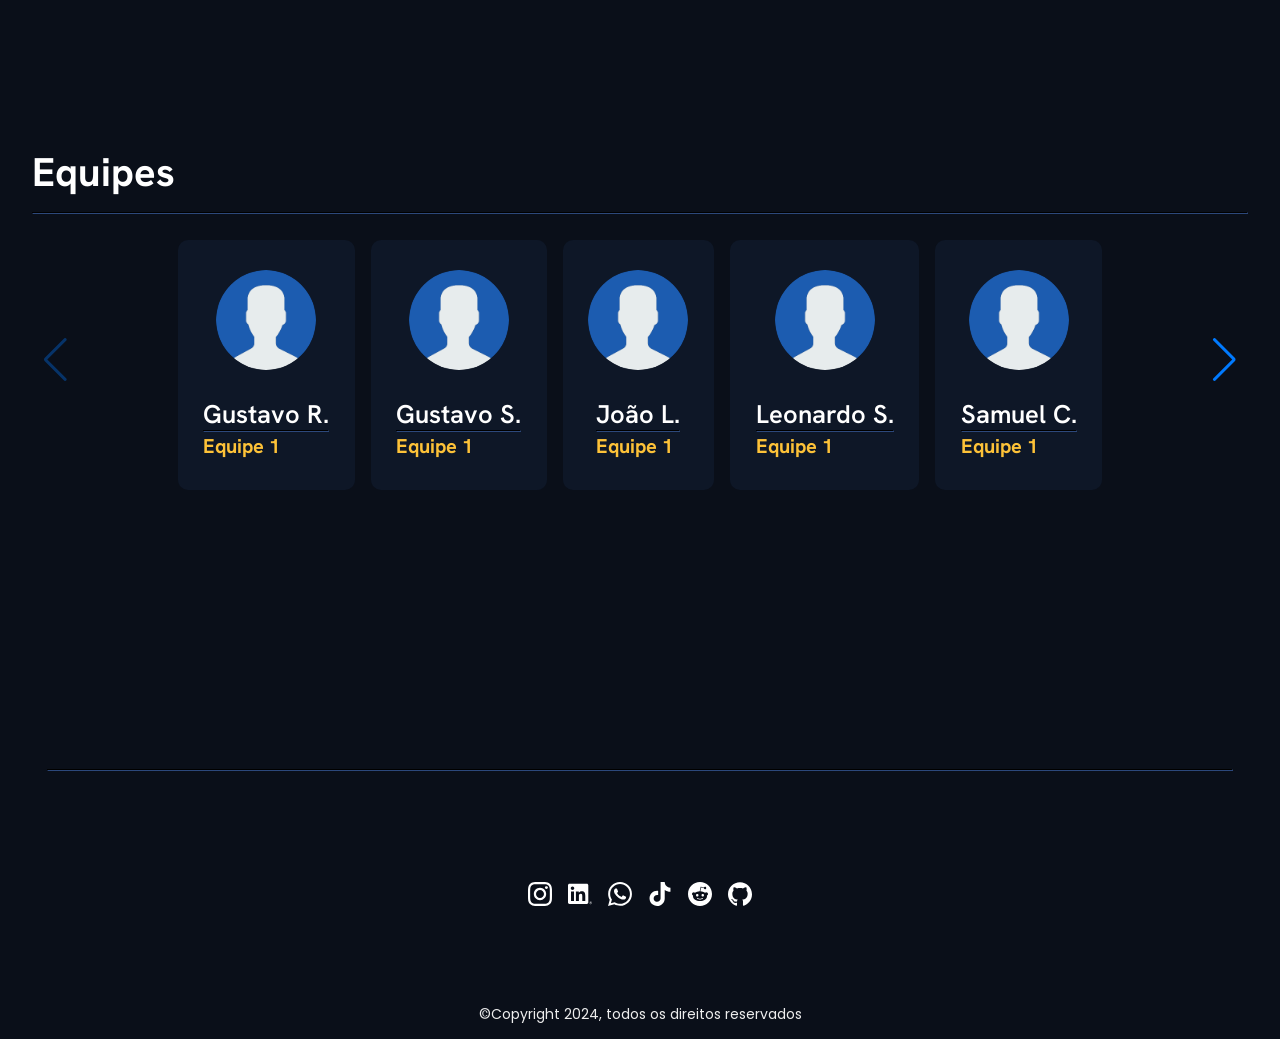
==== commit 13cbc482: "Update index.html Sem tempo pra mensagem bonitinha" ====
--- a/index.html
+++ b/index.html
@@ -40,7 +40,7 @@
         <a href="#reportagens">Notícias</a>
       </li>
       <li>
-        <a href="./Paginas/SobreNos/about.html">Sobre nós</a>
+        <a href="./Paginas/SobreNos/index.html">Sobre nós</a>
       </li>
     </ul>
     <nav class="poppins menu__links hidden">
@@ -48,7 +48,7 @@
         <li class="navigation__home mobile__show">
           <a href="./index.html">Home</a>
           <a href="#reportagens">Notícias</a>
-          <a href="./Paginas/SobreNos/about.html">Sobre nós</a>
+          <a href="./Paginas/SobreNos/index.html">Sobre nós</a>
         </li>
         <hr class="mobile__show" />
         <li><a href="./Paginas/PortasLogicas/pgInicial.html">Portas Lógicas Quânticas</a></li>
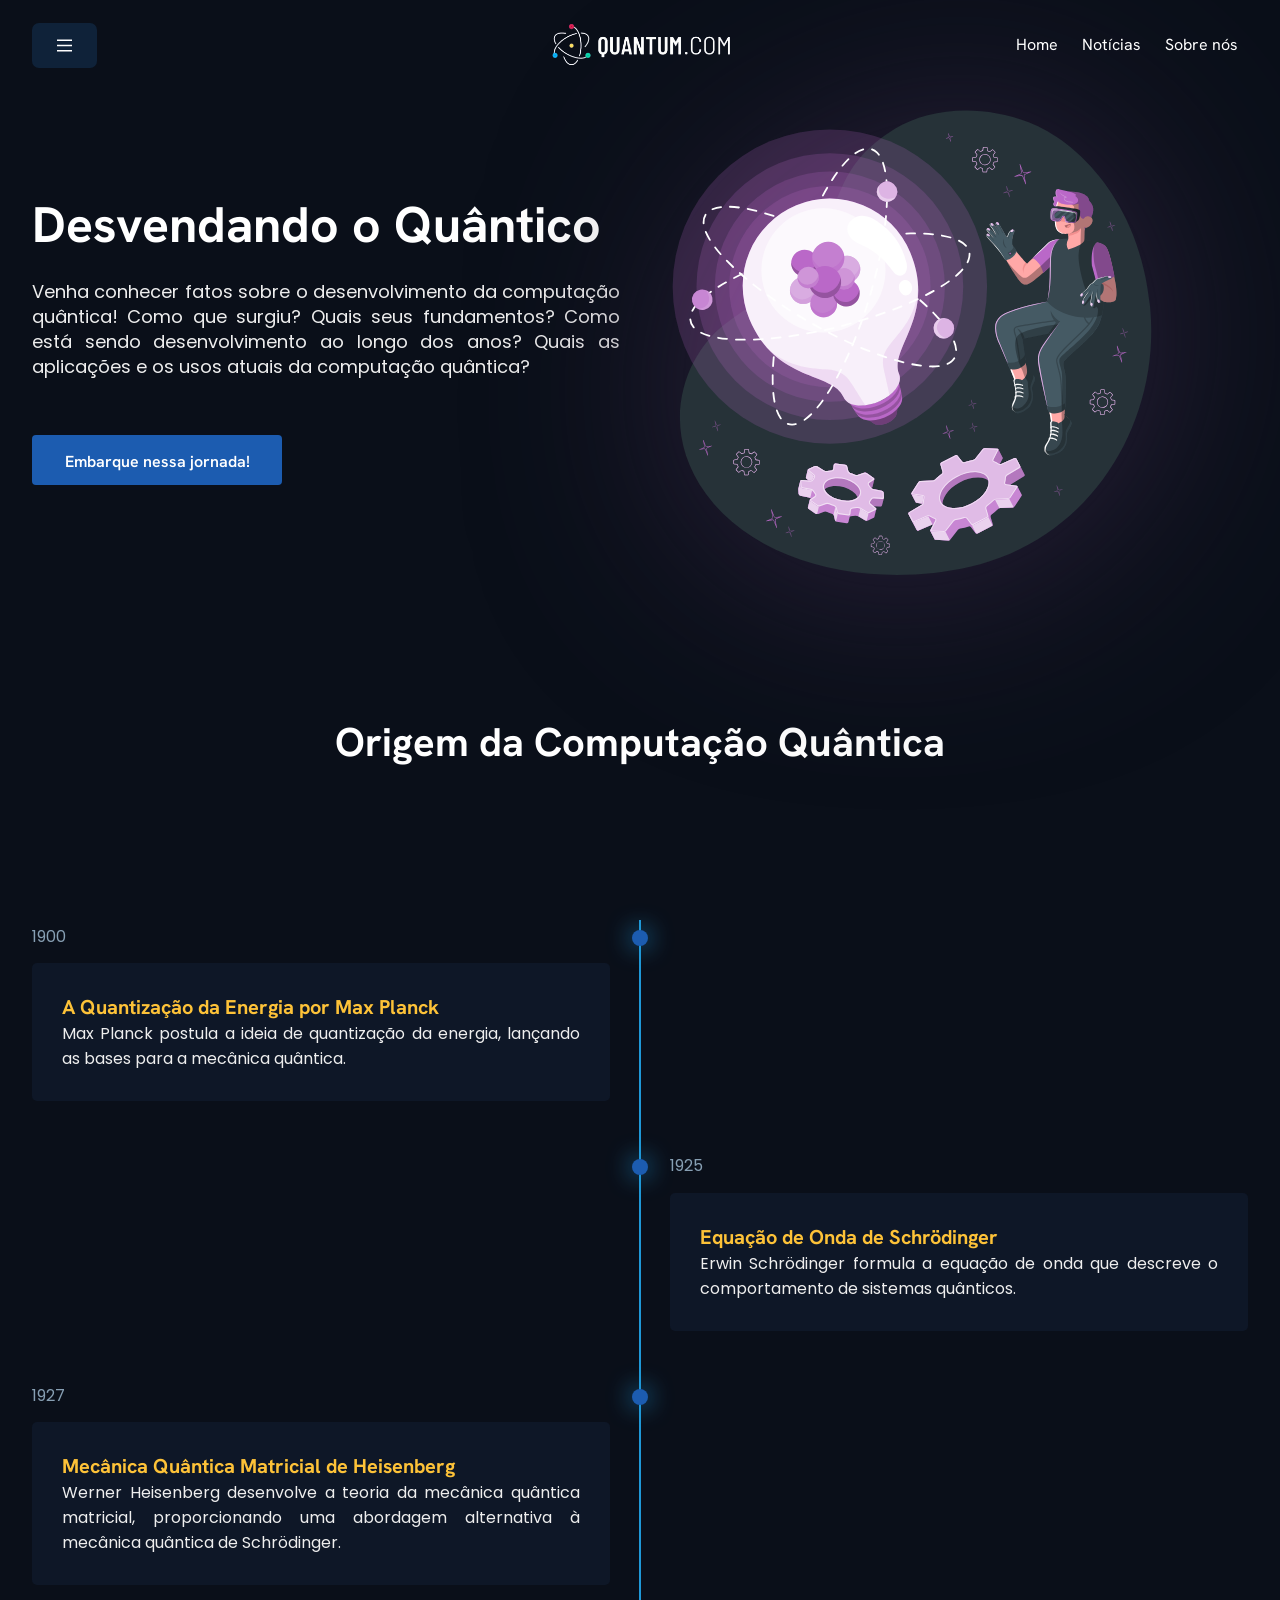
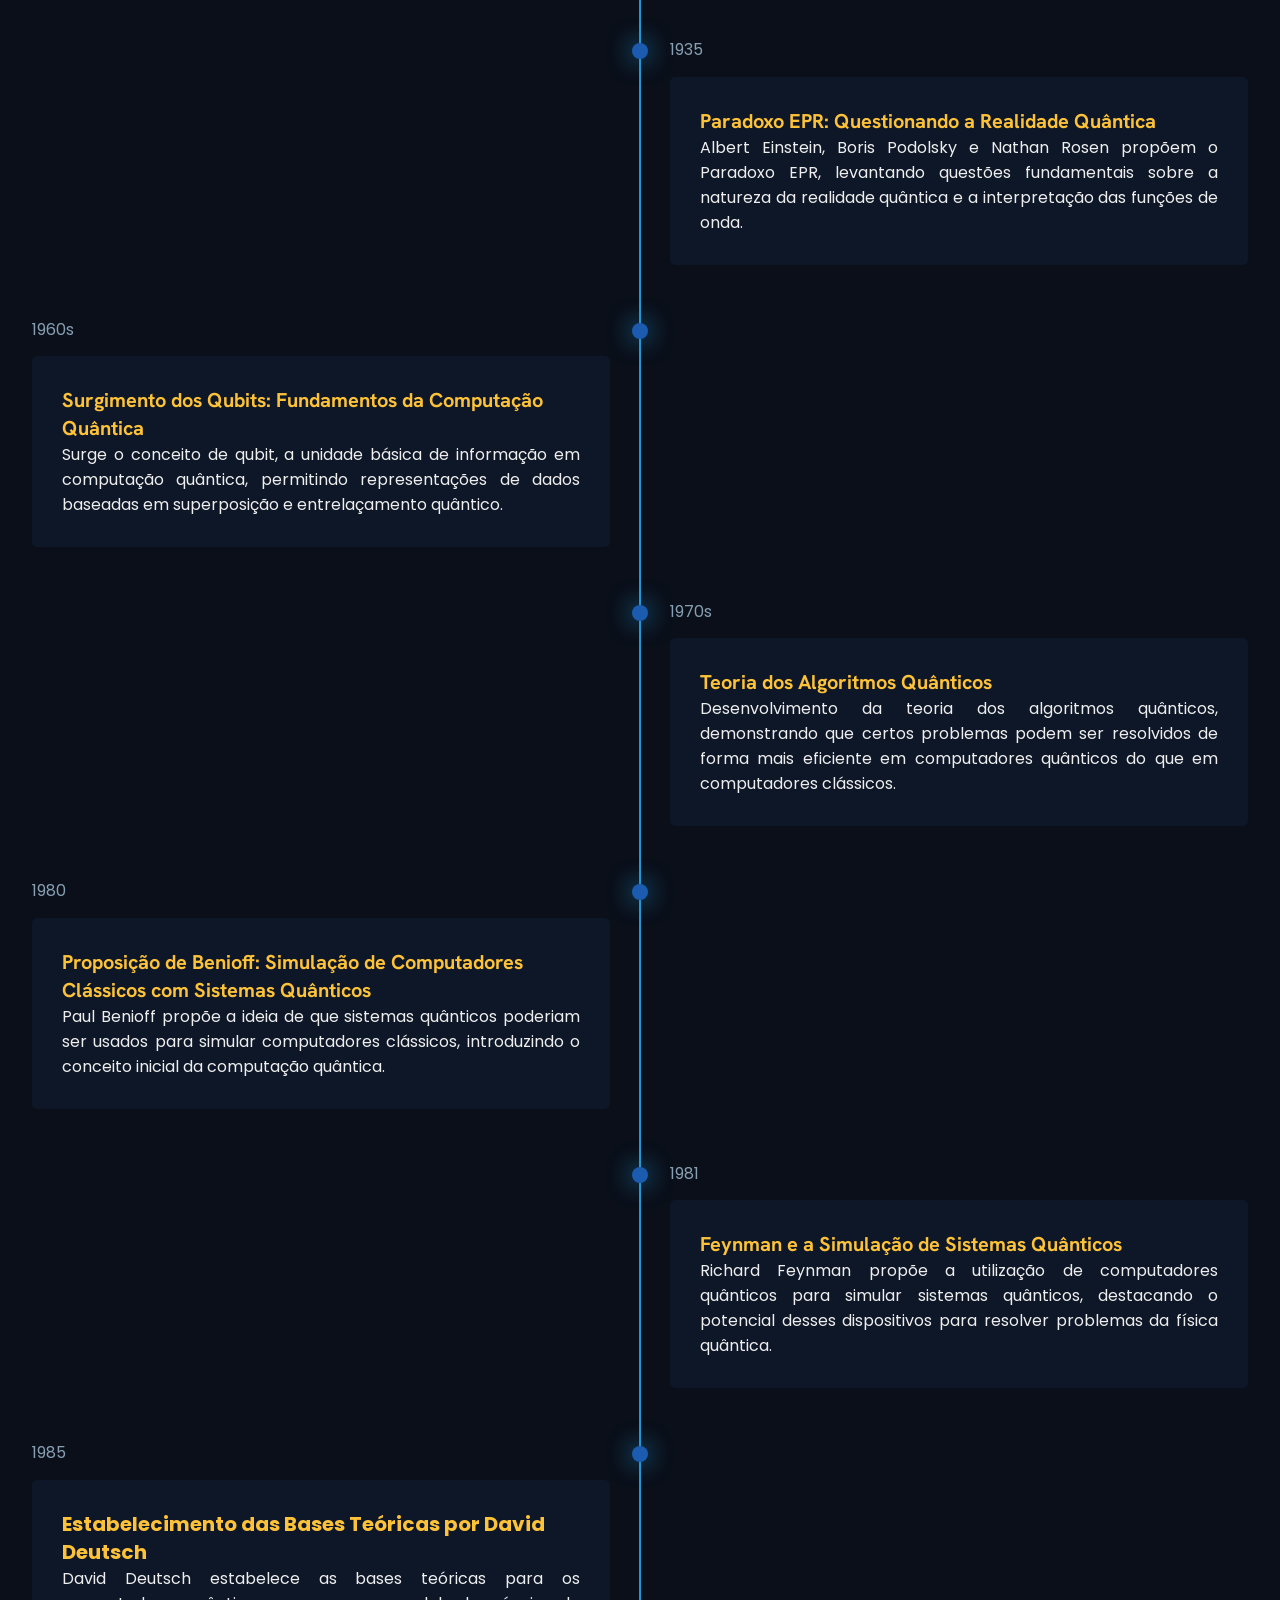
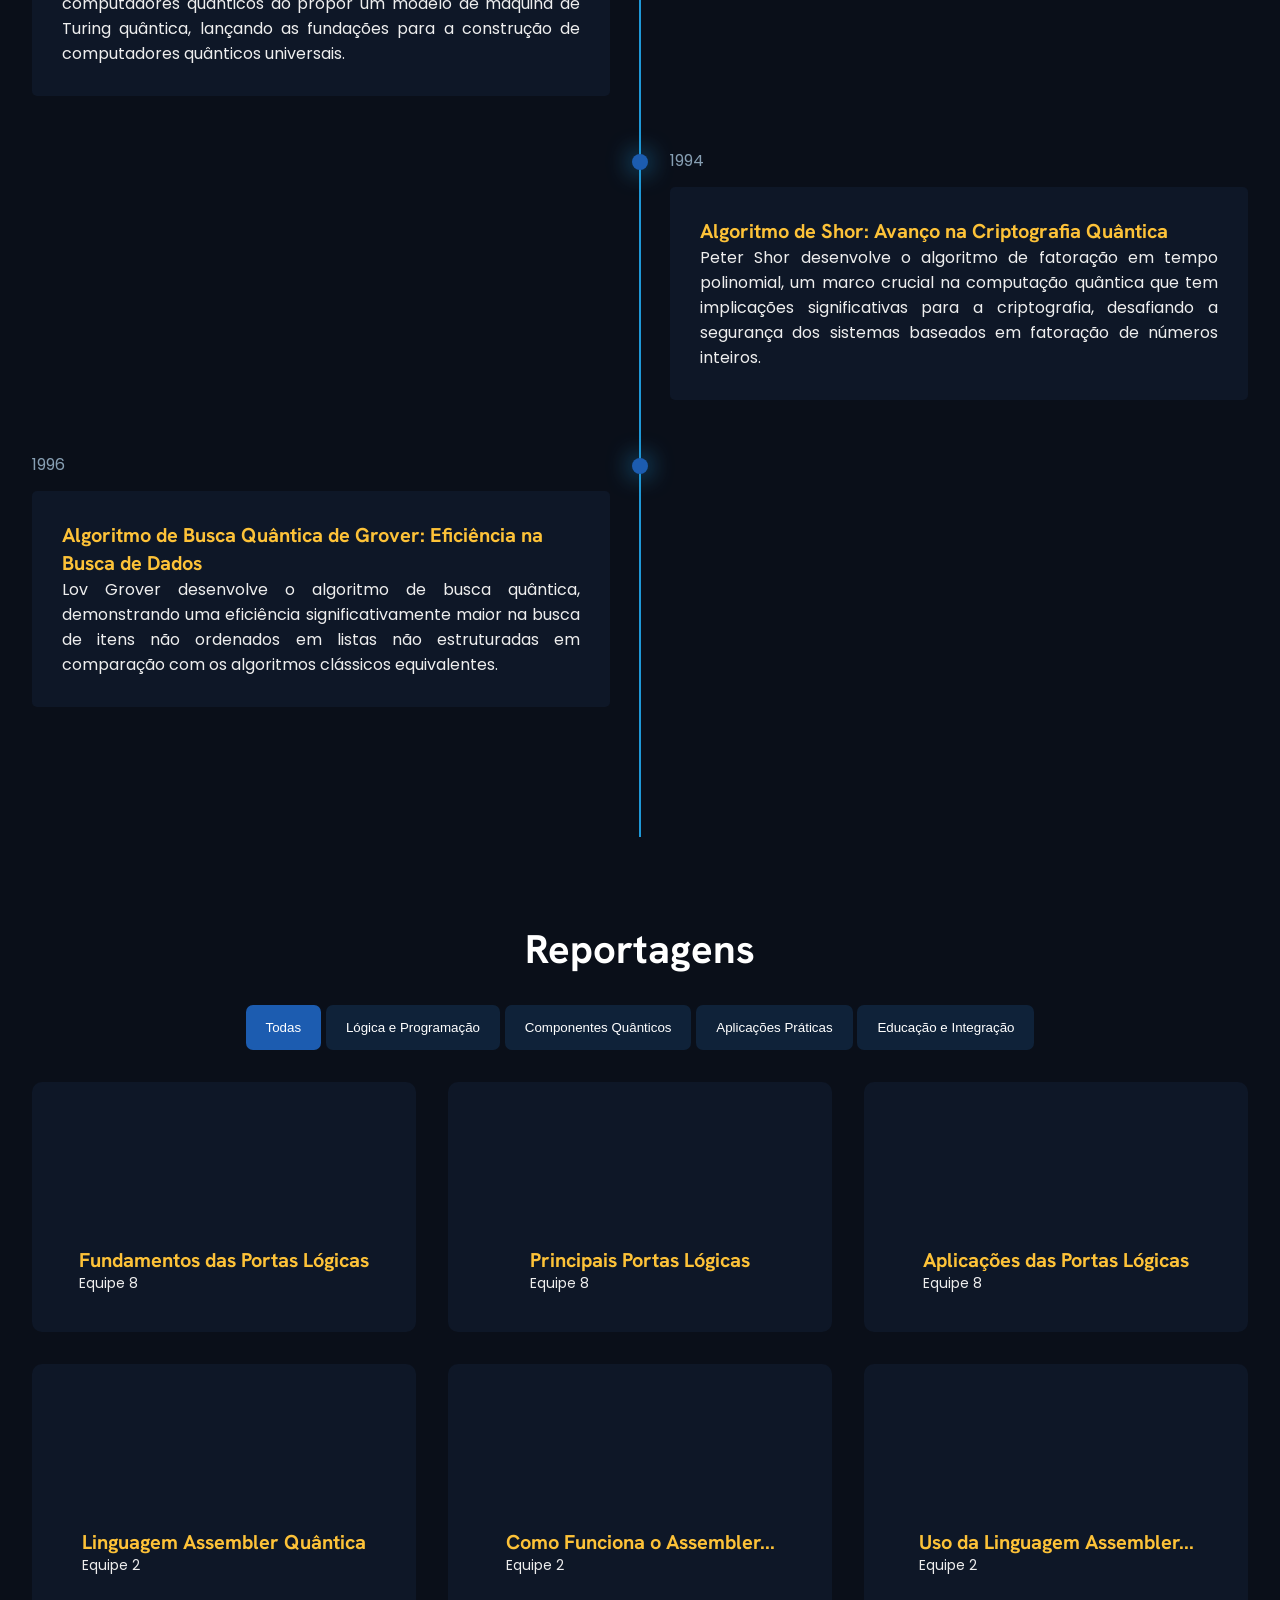
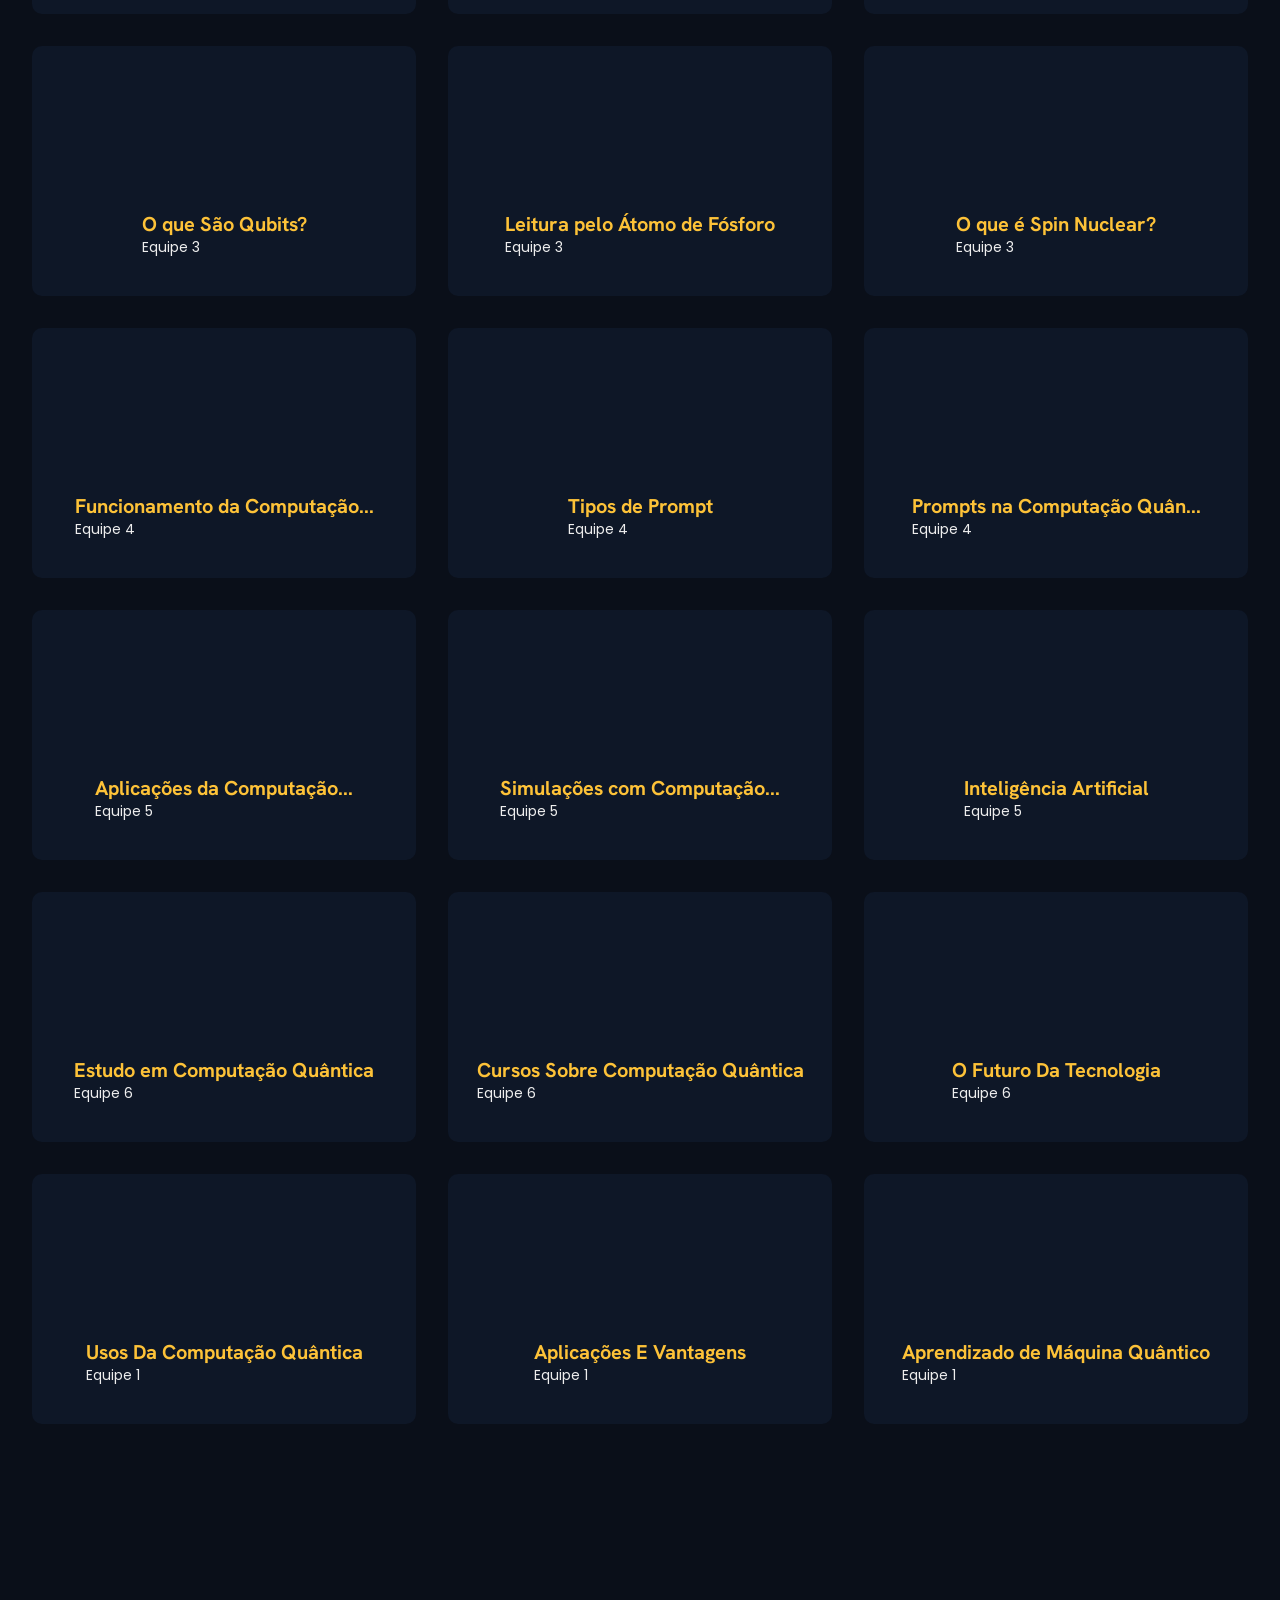
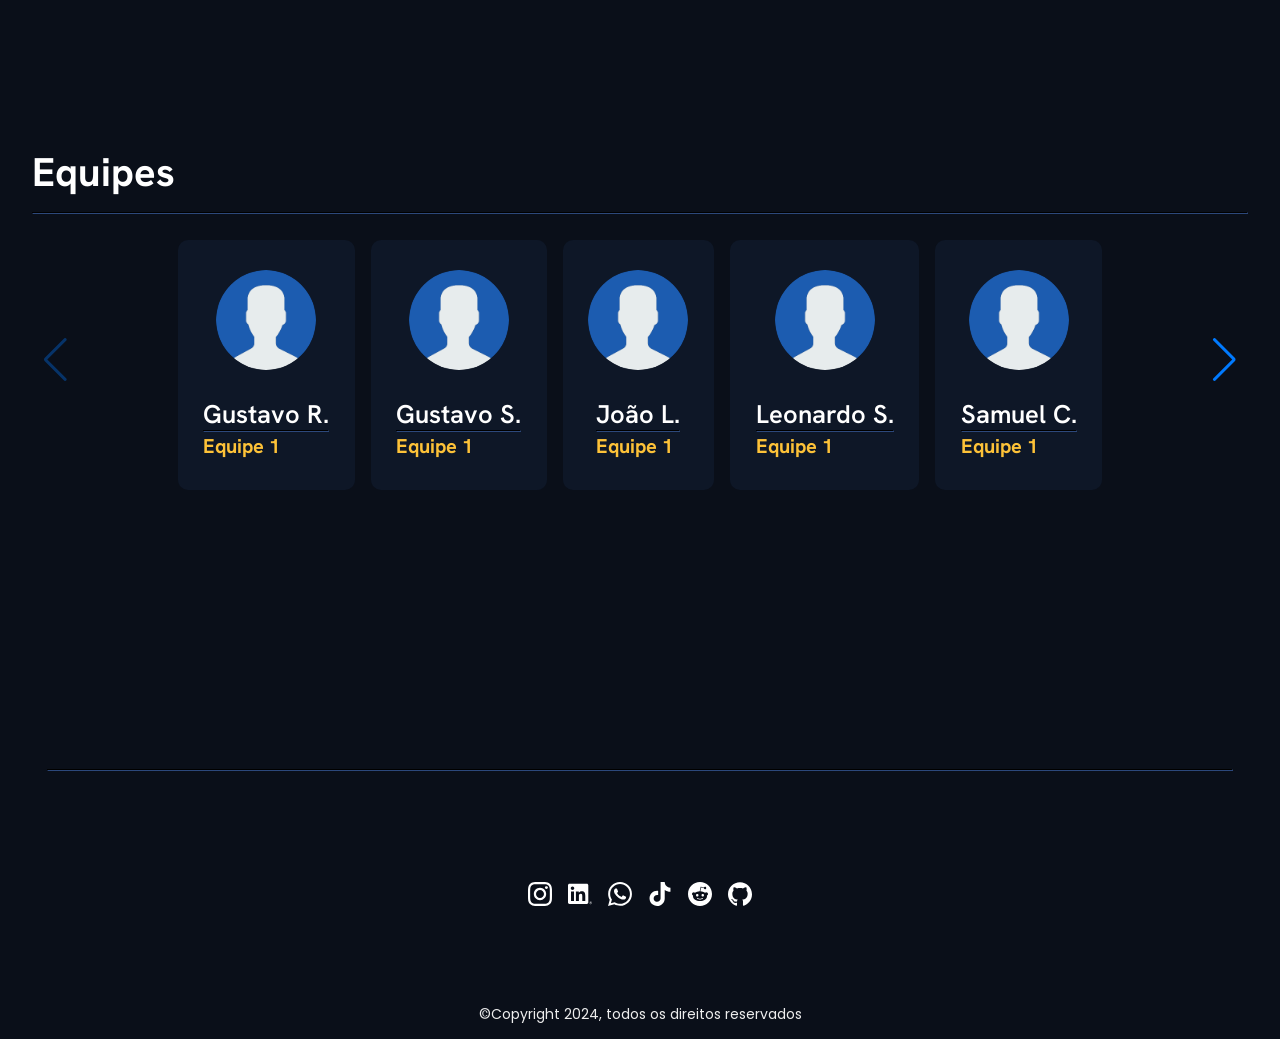
==== commit fb58c228: "adicionando assistive" ====
--- a/index.html
+++ b/index.html
@@ -214,42 +214,48 @@
     </div>
 
     <div class="filterable-cards">
-      <div class="card" data-name="logica-e-programacao" data-url="./Paginas/PortasLogicas/pgInicial.html#portaslogicas-content1">
+      <div class="card" data-name="logica-e-programacao"
+        data-url="./Paginas/PortasLogicas/pgInicial.html#portaslogicas-content1">
         <img src="./Assets/Media/Imagens/transparente.webp" alt="img">
         <div class="card-body">
           <p class="hanken-grotesk large-text">Fundamentos das Portas Lógicas</p>
           <p class="poppins small-text">Equipe 8</p>
         </div>
       </div>
-      <div class="card" data-name="logica-e-programacao" data-url="./Paginas/PortasLogicas/pgInicial.html#portaslogicas-content2">
+      <div class="card" data-name="logica-e-programacao"
+        data-url="./Paginas/PortasLogicas/pgInicial.html#portaslogicas-content2">
         <img src="./Assets/Media/Imagens/transparente.webp" alt="img">
         <div class="card-body">
           <p class="hanken-grotesk large-text">Principais Portas Lógicas</p>
           <p class="poppins small-text">Equipe 8</p>
         </div>
       </div>
-      <div class="card" data-name="logica-e-programacao" data-url="./Paginas/PortasLogicas/pgInicial.html#portaslogicas-content3">
+      <div class="card" data-name="logica-e-programacao"
+        data-url="./Paginas/PortasLogicas/pgInicial.html#portaslogicas-content3">
         <img src="./Assets/Media/Imagens/transparente.webp" alt="img">
         <div class="card-body">
           <p class="hanken-grotesk large-text">Aplicações das Portas Lógicas</p>
           <p class="poppins small-text">Equipe 8</p>
         </div>
       </div>
-      <div class="card" data-name="logica-e-programacao" data-url="./Paginas/LinguagemAssembler/LinguagemAssembler.html#section1">
+      <div class="card" data-name="logica-e-programacao"
+        data-url="./Paginas/LinguagemAssembler/LinguagemAssembler.html#section1">
         <img src="./Assets/Media/Imagens/transparente.webp" alt="img">
         <div class="card-body">
           <p class="hanken-grotesk large-text">Linguagem Assembler Quântica</p>
           <p class="poppins small-text">Equipe 2</p>
         </div>
       </div>
-      <div class="card" data-name="logica-e-programacao" data-url="./Paginas/LinguagemAssembler/LinguagemAssembler.html#section2">
+      <div class="card" data-name="logica-e-programacao"
+        data-url="./Paginas/LinguagemAssembler/LinguagemAssembler.html#section2">
         <img src="./Assets/Media/Imagens/transparente.webp" alt="img">
         <div class="card-body">
           <p class="hanken-grotesk large-text">Como Funciona o Assembler...</p>
           <p class="poppins small-text">Equipe 2</p>
         </div>
       </div>
-      <div class="card" data-name="logica-e-programacao" data-url="./Paginas/LinguagemAssembler/LinguagemAssembler.html#section3">
+      <div class="card" data-name="logica-e-programacao"
+        data-url="./Paginas/LinguagemAssembler/LinguagemAssembler.html#section3">
         <img src="./Assets/Media/Imagens/transparente.webp" alt="img">
         <div class="card-body">
           <p class="hanken-grotesk large-text">Uso da Linguagem Assembler...</p>
@@ -257,21 +263,24 @@
         </div>
       </div>
       <!-- Atomo do Fosforo -->
-      <div class="card" data-name="componentes-quanticos" data-url="./Paginas/OAtomodeFosforo/Fosforo.html#fosforo-content1">
+      <div class="card" data-name="componentes-quanticos"
+        data-url="./Paginas/OAtomodeFosforo/Fosforo.html#fosforo-content1">
         <img src="./Assets/Media/Imagens/transparente.webp" alt="img">
         <div class="card-body">
           <p class="hanken-grotesk large-text">O que São Qubits?</p>
           <p class="poppins small-text">Equipe 3</p>
         </div>
       </div>
-      <div class="card" data-name="componentes-quanticos" data-url="./Paginas/OAtomodeFosforo/Fosforo.html#fosforo-content2">
+      <div class="card" data-name="componentes-quanticos"
+        data-url="./Paginas/OAtomodeFosforo/Fosforo.html#fosforo-content2">
         <img src="./Assets/Media/Imagens/transparente.webp" alt="img">
         <div class="card-body">
           <p class="hanken-grotesk large-text">Leitura pelo Átomo de Fósforo</p>
           <p class="poppins small-text">Equipe 3</p>
         </div>
       </div>
-      <div class="card" data-name="componentes-quanticos" data-url="./Paginas/OAtomodeFosforo/Fosforo.html#fosforo-content3">
+      <div class="card" data-name="componentes-quanticos"
+        data-url="./Paginas/OAtomodeFosforo/Fosforo.html#fosforo-content3">
         <img src="./Assets/Media/Imagens/transparente.webp" alt="img">
         <div class="card-body">
           <p class="hanken-grotesk large-text">O que é Spin Nuclear?</p>
@@ -280,42 +289,48 @@
       </div>
 
       <!-- Aplicações -->
-      <div class="card" data-name="aplicacoes-praticas" data-url="./Paginas/PromptsDeComputacaoQuantica/Prompts.html#prompt-content2" >
+      <div class="card" data-name="aplicacoes-praticas"
+        data-url="./Paginas/PromptsDeComputacaoQuantica/Prompts.html#prompt-content2">
         <img src="./Assets/Media/Imagens/transparente.webp" alt="img">
         <div class="card-body">
           <p class="hanken-grotesk large-text">Funcionamento da Computação...</p>
           <p class="poppins small-text">Equipe 4</p>
         </div>
       </div>
-      <div class="card" data-name="aplicacoes-praticas" data-url="./Paginas/PromptsDeComputacaoQuantica/Prompts.html#prompt-content1">
+      <div class="card" data-name="aplicacoes-praticas"
+        data-url="./Paginas/PromptsDeComputacaoQuantica/Prompts.html#prompt-content1">
         <img src="./Assets/Media/Imagens/transparente.webp" alt="img">
         <div class="card-body">
           <p class="hanken-grotesk large-text">Tipos de Prompt</p>
           <p class="poppins small-text">Equipe 4</p>
         </div>
       </div>
-      <div class="card" data-name="aplicacoes-praticas" data-url="./Paginas/PromptsDeComputacaoQuantica/Prompts.html#prompt-content3">
+      <div class="card" data-name="aplicacoes-praticas"
+        data-url="./Paginas/PromptsDeComputacaoQuantica/Prompts.html#prompt-content3">
         <img src="./Assets/Media/Imagens/transparente.webp" alt="img">
         <div class="card-body">
           <p class="hanken-grotesk large-text">Prompts na Computação Quân...</p>
           <p class="poppins small-text">Equipe 4</p>
         </div>
       </div>
-      <div class="card" data-name="aplicacoes-praticas" data-url="./Paginas/AplicacoesExistentes/AplicacoesExistentes.html#aplica-content1">
+      <div class="card" data-name="aplicacoes-praticas"
+        data-url="./Paginas/AplicacoesExistentes/AplicacoesExistentes.html#aplica-content1">
         <img src="./Assets/Media/Imagens/transparente.webp" alt="img">
         <div class="card-body">
           <p class="hanken-grotesk large-text">Aplicações da Computação...</p>
           <p class="poppins small-text">Equipe 5</p>
         </div>
       </div>
-      <div class="card" data-name="aplicacoes-praticas" data-url="./Paginas/AplicacoesExistentes/AplicacoesExistentes.html#simulacao">
+      <div class="card" data-name="aplicacoes-praticas"
+        data-url="./Paginas/AplicacoesExistentes/AplicacoesExistentes.html#simulacao">
         <img src="./Assets/Media/Imagens/transparente.webp" alt="img">
         <div class="card-body">
           <p class="hanken-grotesk large-text">Simulações com Computação...</p>
           <p class="poppins small-text">Equipe 5</p>
         </div>
       </div>
-      <div class="card" data-name="aplicacoes-praticas" data-url="./Paginas/AplicacoesExistentes/AplicacoesExistentes.html#ia">
+      <div class="card" data-name="aplicacoes-praticas"
+        data-url="./Paginas/AplicacoesExistentes/AplicacoesExistentes.html#ia">
         <img src="./Assets/Media/Imagens/transparente.webp" alt="img">
         <div class="card-body">
           <p class="hanken-grotesk large-text">Inteligência Artificial</p>
@@ -323,42 +338,48 @@
         </div>
       </div>
       <!-- Estudos -->
-      <div class="card" data-name="educacao-e-integracao" data-url="./Paginas/CursosEOportunidade/Cursos.html#cursos-content1">
+      <div class="card" data-name="educacao-e-integracao"
+        data-url="./Paginas/CursosEOportunidade/Cursos.html#cursos-content1">
         <img src="./Assets/Media/Imagens/transparente.webp" alt="img">
         <div class="card-body">
           <p class="hanken-grotesk large-text">Estudo em Computação Quântica</p>
           <p class="poppins small-text">Equipe 6</p>
         </div>
       </div>
-      <div class="card" data-name="educacao-e-integracao" data-url="./Paginas/CursosEOportunidade/Cursos.html#cursos-content2">
+      <div class="card" data-name="educacao-e-integracao"
+        data-url="./Paginas/CursosEOportunidade/Cursos.html#cursos-content2">
         <img src="./Assets/Media/Imagens/transparente.webp" alt="img">
         <div class="card-body">
           <p class="hanken-grotesk large-text">Cursos Sobre Computação Quântica</p>
           <p class="poppins small-text">Equipe 6</p>
         </div>
       </div>
-      <div class="card" data-name="educacao-e-integracao" data-url="./Paginas/CursosEOportunidade/Cursos.html#cursos-content3">
+      <div class="card" data-name="educacao-e-integracao"
+        data-url="./Paginas/CursosEOportunidade/Cursos.html#cursos-content3">
         <img src="./Assets/Media/Imagens/transparente.webp" alt="img">
         <div class="card-body">
           <p class="hanken-grotesk large-text">O Futuro Da Tecnologia</p>
           <p class="poppins small-text">Equipe 6</p>
         </div>
       </div>
-      <div class="card" data-name="educacao-e-integracao" data-url="./Paginas/InteligenciaArtificial/Inteligencia.html#inteligencia-content1">
+      <div class="card" data-name="educacao-e-integracao"
+        data-url="./Paginas/InteligenciaArtificial/Inteligencia.html#inteligencia-content1">
         <img src="./Assets/Media/Imagens/transparente.webp" alt="img">
         <div class="card-body">
           <p class="hanken-grotesk large-text">Usos Da Computação Quântica</p>
           <p class="poppins small-text">Equipe 1</p>
         </div>
       </div>
-      <div class="card" data-name="educacao-e-integracao" data-url="./Paginas/InteligenciaArtificial/Inteligencia.html#inteligencia-content2">
+      <div class="card" data-name="educacao-e-integracao"
+        data-url="./Paginas/InteligenciaArtificial/Inteligencia.html#inteligencia-content2">
         <img src="./Assets/Media/Imagens/transparente.webp" alt="img">
         <div class="card-body">
           <p class="hanken-grotesk large-text">Aplicações E Vantagens</p>
           <p class="poppins small-text">Equipe 1</p>
         </div>
       </div>
-      <div class="card" data-name="educacao-e-integracao" data-url="./Paginas/InteligenciaArtificial/Inteligencia.html#inteligencia-content3">
+      <div class="card" data-name="educacao-e-integracao"
+        data-url="./Paginas/InteligenciaArtificial/Inteligencia.html#inteligencia-content3">
         <img src="./Assets/Media/Imagens/transparente.webp" alt="img">
         <div class="card-body">
           <p class="hanken-grotesk large-text">Aprendizado de Máquina Quântico</p>
@@ -886,7 +907,7 @@
 
 
   <!-- Swiper JS -->
-  <script src="https://cdn.jsdelivr.net/npm/swiper@11/swiper-bundle.min.js" type="text/javascript" ></script>
+  <script src="https://cdn.jsdelivr.net/npm/swiper@11/swiper-bundle.min.js" type="text/javascript"></script>
   <!-- Initialize Swiper -->
   <script>
     var swiper = new Swiper(".mySwiper", {
@@ -896,9 +917,17 @@
       },
     });
   </script>
-  <script src="./Assets/Scripts/timeline.js" type="text/javascript" ></script>
-  <script src="./Assets/Scripts/filterCards.js" type="text/javascript" ></script>
-  <script src="./Assets/Scripts/home.js" type="text/javascript" ></script>
+
+  <script>(function () {
+      var s = document.createElement('script'); var h =
+        document.querySelector('head') || document.body; s.charset = "UTF-8"; s.src =
+          'https://cdn.assistive.com.br/plugin/AssistiveWebPlugin.js'; s.async = true; s.onload
+            = function () { assistive.init({}); }; h.appendChild(s);
+    })(); </script>
+
+  <script src="./Assets/Scripts/timeline.js" type="text/javascript"></script>
+  <script src="./Assets/Scripts/filterCards.js" type="text/javascript"></script>
+  <script src="./Assets/Scripts/home.js" type="text/javascript"></script>
 </body>
 
 </html>
